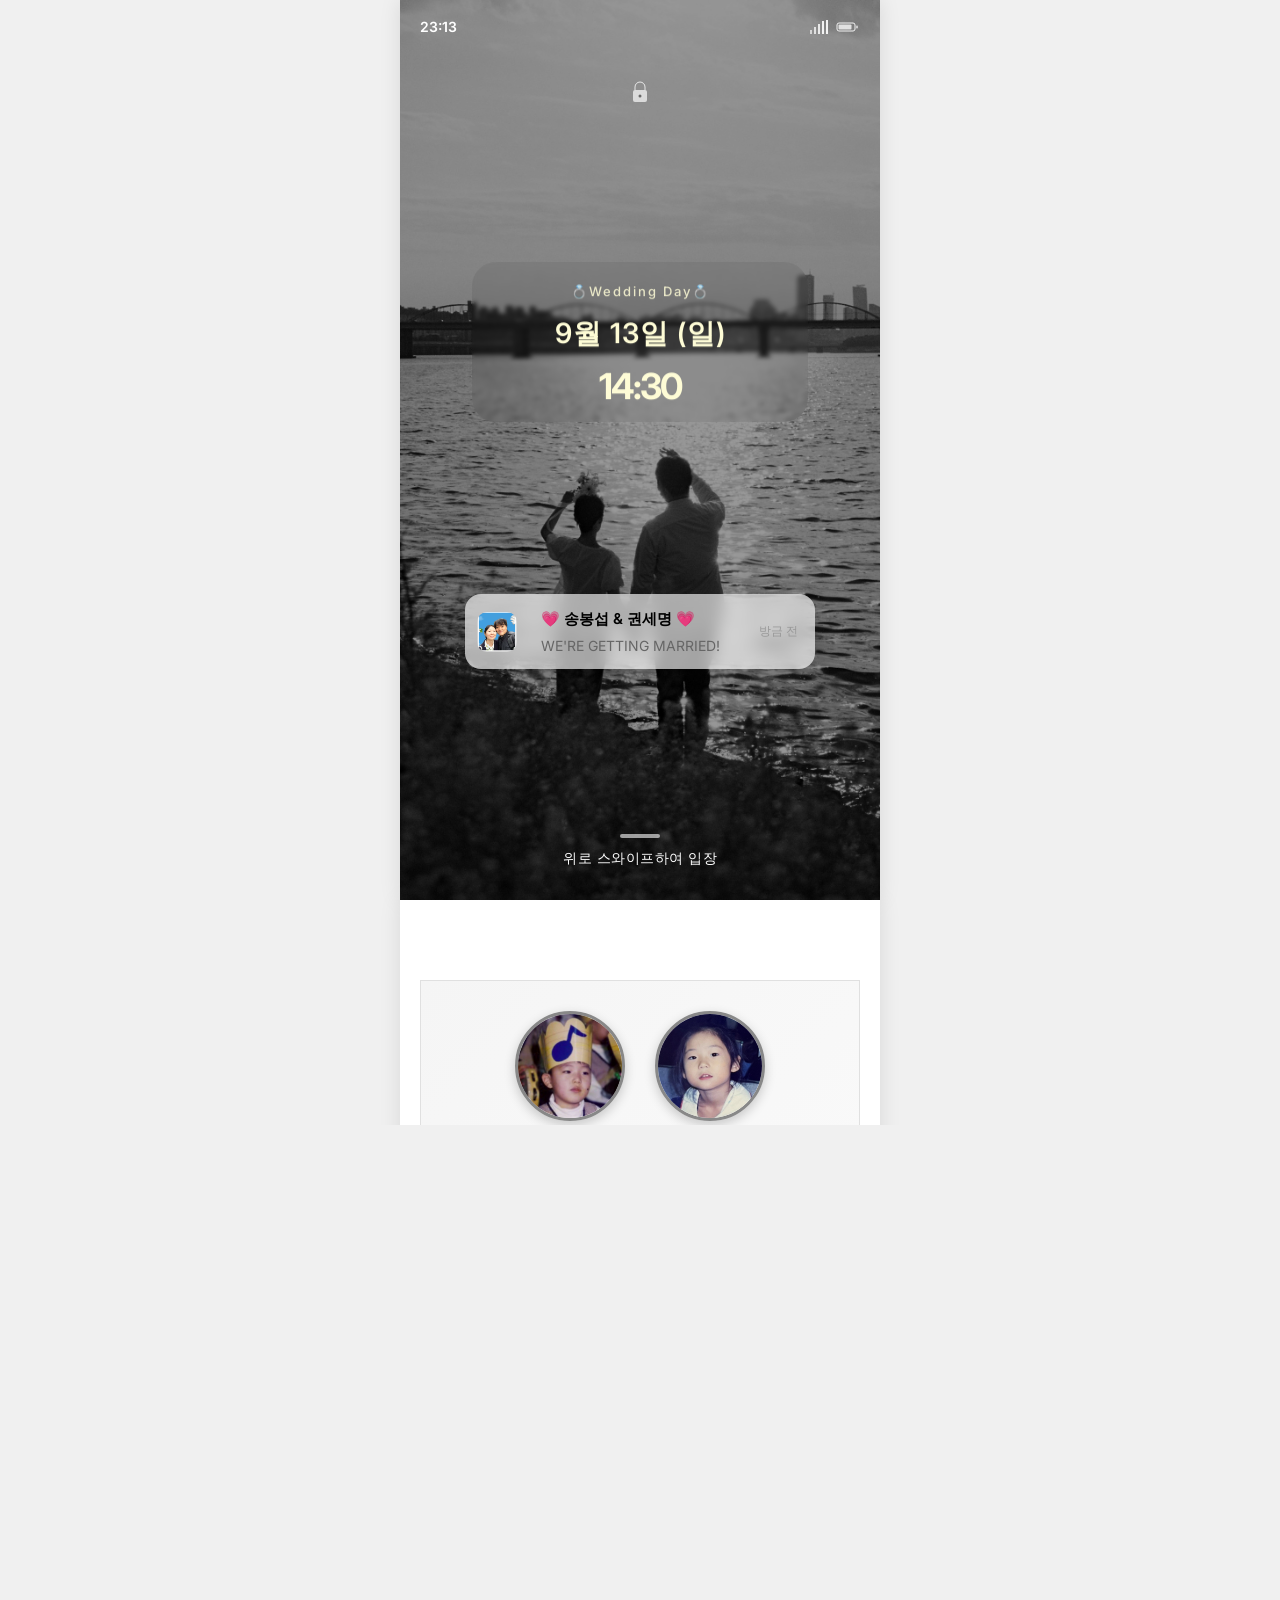
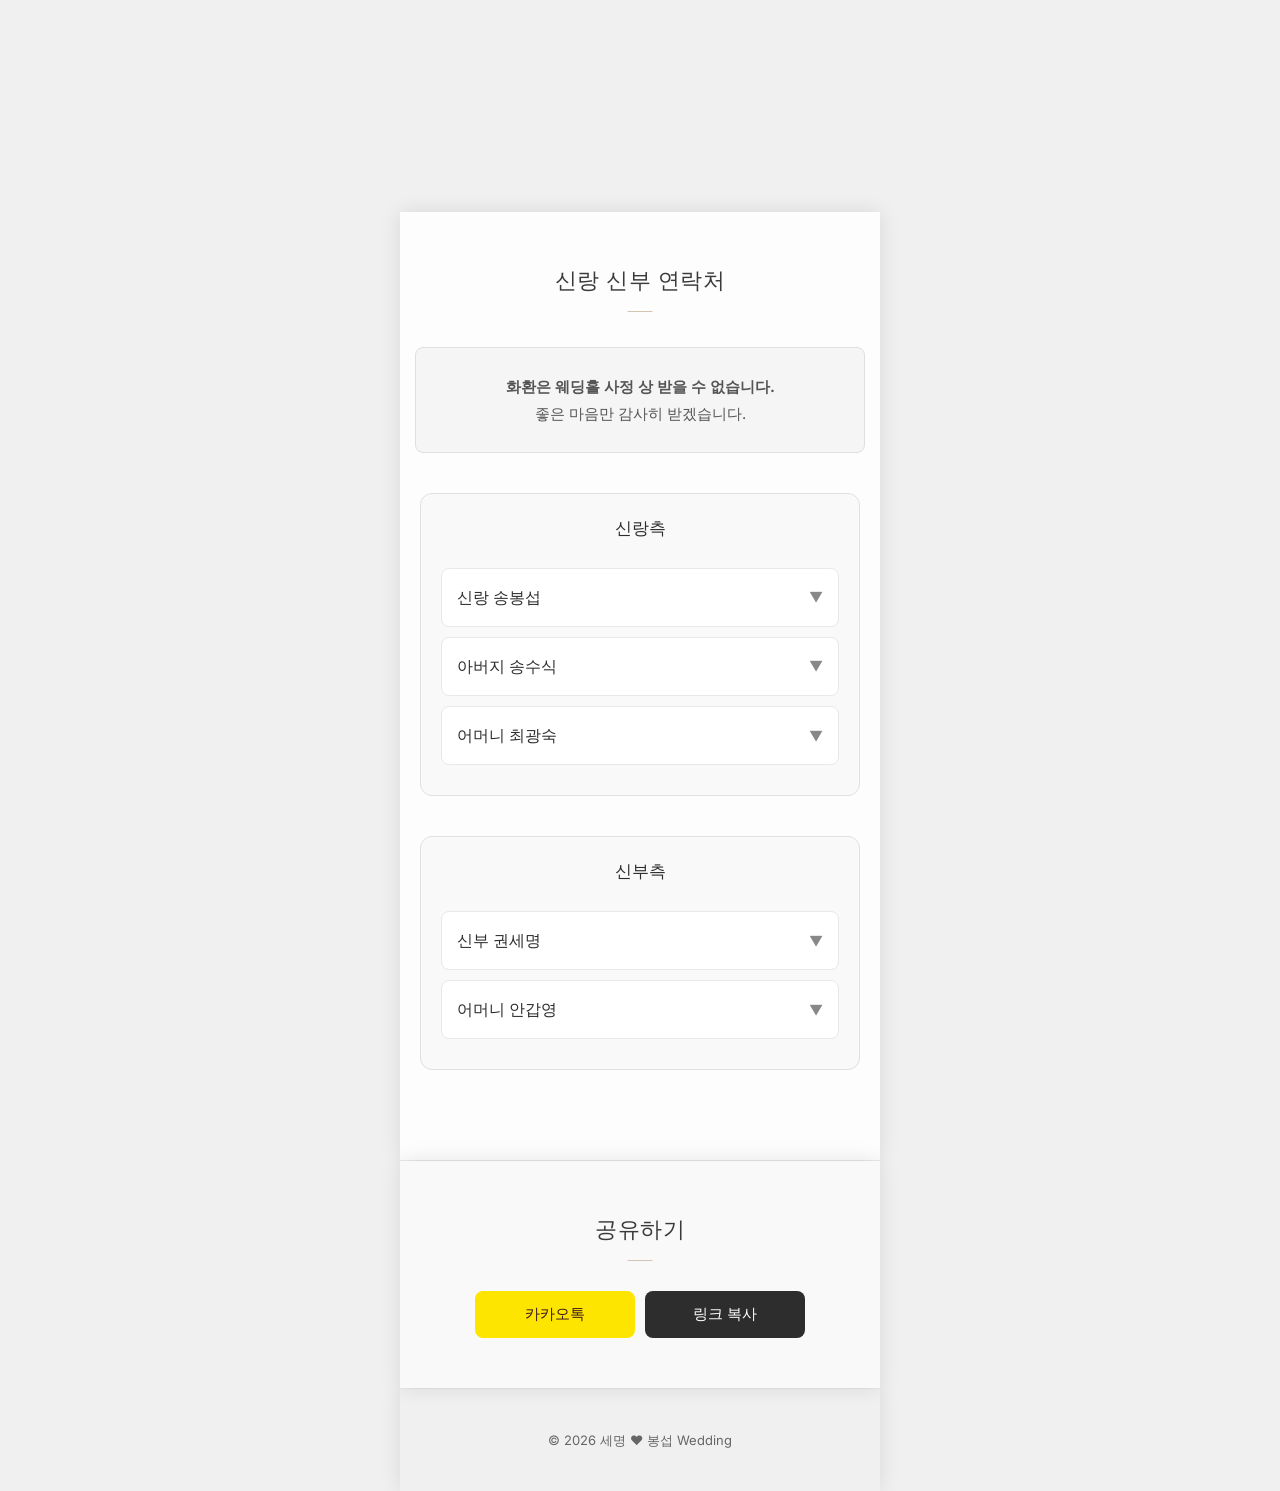
==== bride/index.html @ 4d484133 "20260707 카카오톡 공유 링크 문제 해결" ====
<!DOCTYPE html>
<html lang="ko">
<head>
    <meta charset="UTF-8">
    <meta name="viewport" content="width=device-width, initial-scale=1.0">
    <base href="../">
    <title>Happy Wedding Day!</title>
    <meta property="og:title" content="Song Bongsub & Kwon Semyung">
    <meta property="og:description" content="Sunday, September 13, 2026">
    <meta property="og:url" content="https://sb-wedding.github.io/bride/">
    <meta property="og:image" content="https://sb-wedding.github.io/images/thumbnail_renewal.jpg">
    <link rel="stylesheet" href="styles.css">
    <link rel="preconnect" href="https://fonts.googleapis.com">
    <link rel="preconnect" href="https://fonts.gstatic.com" crossorigin>
    <link href="https://fonts.googleapis.com/css2?family=Noto+Serif+KR:wght@300;400;500;700&family=Nanum+Myeongjo:wght@400;700&family=Inter:wght@200;300;400;500;600;700&display=swap" rel="stylesheet">
    <script src="https://developers.kakao.com/sdk/js/kakao.js"></script>
</head>
<body class="page-bride" data-site-url="https://sb-wedding.github.io/bride/">
    <!-- 메인 커버 (잠금화면 스타일) -->
    <section class="cover">
        <div class="cover-image">
            <img src="images/thumbnail_renewal.jpg" alt="웨딩 메인 사진"> 
            <!-- 위 사진이 메인 사진이 됩니다. -->
        </div>
        
        <!-- 상태바 -->
        <div class="status-bar">
            <span class="time-status"></span>
            <div class="status-icons">
                <svg class="signal-icon" width="18" height="14" viewBox="0 0 18 14" fill="none">
                    <rect x="0" y="10" width="2" height="4" fill="white" opacity="0.7"/>
                    <rect x="4" y="7" width="2" height="7" fill="white" opacity="0.8"/>
                    <rect x="8" y="4" width="2" height="10" fill="white" opacity="0.9"/>
                    <rect x="12" y="1" width="2" height="13" fill="white"/>
                    <rect x="16" y="0" width="2" height="14" fill="white"/>
                </svg>
                <svg class="battery-icon" width="24" height="14" viewBox="0 0 24 14" fill="none">
                    <rect x="1" y="3" width="18" height="8" rx="2" fill="none" stroke="white" stroke-width="1"/>
                    <rect x="2.5" y="4.5" width="13" height="5" rx="1" fill="white" opacity="0.85"/>
                    <rect x="20" y="5.5" width="2" height="3" rx="1" fill="white" opacity="0.7"/>
                </svg>
            </div>
        </div>
        
        <!-- 잠금 아이콘 -->
        <div class="lock-icon">
            <svg width="22" height="26" viewBox="0 0 22 26" fill="none">
                <path d="M6 10V7C6 4.23858 8.23858 2 11 2C13.7614 2 16 4.23858 16 7V10" stroke="white" stroke-width="1" stroke-linecap="round"/>
                <rect x="4" y="10" width="14" height="12" rx="2" fill="white" opacity="0.85"/>
                <circle cx="11" cy="16" r="1.5" fill="black" opacity="0.6"/>
            </svg>
        </div>
        
        <!-- 날짜와 시간 -->
        <div class="lockscreen-datetime">
            <div class="lockscreen-wedding-label">💍Wedding Day💍</div>
            <div class="lockscreen-date">9월 13일 (일)</div>
            <div class="lockscreen-time">14:30</div>
        </div>
        
        <!-- 알림 스타일 메시지 -->
        <div class="notification">
            <div class="notification-icon">
                <img src="images/icon_heart_2.png" alt="하트">
            </div>
            <div class="notification-content">
                <div class="notification-title">💗 송봉섭 & 권세명 💗</div>
                <div class="notification-text">WE'RE GETTING MARRIED!</div>
            </div>
            <div class="notification-time">방금 전</div>
        </div>
        
        <!-- Swipe up 안내 -->
        <div class="swipe-up">
            <div class="swipe-line"></div>
            <p>위로 스와이프하여 입장</p>
        </div>
    </section>

    <!-- 인사말 -->
    <section class="greeting" id="main-content">
        <div class="couple-intro">
            <div class="couple-photos">
                <div class="groom-photo">
                    <img src="images/groom.jpg" alt="신랑 사진">
                    <span class="photo-label">신랑</span>
                </div>
                <div class="bride-photo">
                    <img src="images/bride.jpg" alt="신부 사진">
                    <span class="photo-label">신부</span>
                </div>
            </div>
            <h1 class="couple-names">송봉섭 <span class="heart">♥</span> 권세명</h1>
            <p class="wedding-info">
                <span class="wedding-date-full">2026년 9월 13일 일요일 낮 2시 30분</span><br>
                <span class="wedding-venue">더세인트 웨딩</span>
            </p>
        </div>
        
        <h2 class="section-title">초대합니다</h2>
        <!-- <p class="greeting-text">
            함께 있는 시간이 좋아<br>
            평생을 약속하게 되었습니다.<br><br>

            이제 그 마음 그대로<br>
            오래도록 함께 걸어가려 합니다.<br><br>

            부디 오셔서 저희의 새로운 출발을<br>
            축복해 주시면 감사하겠습니다.
        </p> -->
        <p class="greeting-text">
            오랜 시간 서로를 소중히 아껴온 저희가<br><br>

            이제 하나의 팀이 되어 함께 새로운 시작을 하려 합니다.<br><br>

            새로운 시작을 따뜻한 마음으로 축복해 주세요.<br>
        </p>
        <div class="parents">
            <div class="parent-info">
                <p><strong>　송수식 · 최광숙</strong>의 장남 <strong>봉섭</strong></p>
            </div>
            <div class="parent-info">
                <p><strong>故권영관 · 안갑영</strong>의 차녀 <strong>세명</strong></p>
            </div>
        </div>
    </section>

    <!-- 영상 -->
    <!-- <section class="video-section">
        <div class="video-container">
            <iframe
                src="https://www.youtube.com/embed/JA3NQjTsPOA"
                title="YouTube video player"
                frameborder="0"
                allow="accelerometer; autoplay; clipboard-write; encrypted-media; gyroscope; picture-in-picture; web-share"
                allowfullscreen>
            </iframe>
        </div>
    </section> -->

    <!-- 갤러리 -->
    <section class="gallery">
        <h2 class="section-title">갤러리</h2>
        <div class="gallery-grid">
            <img src="images/1.jpg" alt="Gallery 1" onclick="openGalleryModal(0)">
            <img src="images/2.jpg" alt="Gallery 2" onclick="openGalleryModal(1)">
            <img src="images/3.jpg" alt="Gallery 3" onclick="openGalleryModal(2)">
            <img src="images/4.jpg" alt="Gallery 4" onclick="openGalleryModal(3)">
            <img src="images/5.jpg" alt="Gallery 5" onclick="openGalleryModal(4)">
            <img src="images/6.jpg" alt="Gallery 6" onclick="openGalleryModal(5)">
            <img src="images/7.jpg" alt="Gallery 7" onclick="openGalleryModal(6)">
            <img src="images/8.jpg" alt="Gallery 8" onclick="openGalleryModal(7)">
            <img src="images/9.jpg" alt="Gallery 9" onclick="openGalleryModal(8)">
            <img src="images/10.jpg" alt="Gallery 10" onclick="openGalleryModal(9)">
            <img src="images/11.jpg" alt="Gallery 11" onclick="openGalleryModal(10)">
            <img src="images/12.jpg" alt="Gallery 12" onclick="openGalleryModal(11)">
            <img src="images/13.jpg" alt="Gallery 13" onclick="openGalleryModal(12)">
            <img src="images/14.jpg" alt="Gallery 14" onclick="openGalleryModal(13)">
            <img src="images/15.jpg" alt="Gallery 15" onclick="openGalleryModal(14)">
            <img src="images/16.jpg" alt="Gallery 16" onclick="openGalleryModal(15)">
            <img src="images/17.jpg" alt="Gallery 17" onclick="openGalleryModal(16)">
            <img src="images/18.jpg" alt="Gallery 18" onclick="openGalleryModal(17)">
            <img src="images/19.jpg" alt="Gallery 19" onclick="openGalleryModal(18)">
            <img src="images/20.jpg" alt="Gallery 20" onclick="openGalleryModal(19)">
            <img src="images/21.jpg" alt="Gallery 21" onclick="openGalleryModal(20)">
        </div>
        
    </section>

    <!-- 캘린더 -->
    <section class="calendar-section">
        <h2 class="section-title">9월 13일 일요일 낮 2시 30분</h2>
        <div class="calendar">
            <div class="calendar-header">
                <span class="month">2026년 9월</span>
            </div>
            <div class="weekdays">
                <span>일</span><span>월</span><span>화</span><span>수</span><span>목</span><span>금</span><span>토</span>
            </div>
            <div class="dates">
                <span class="empty"></span><span class="empty"></span><span>1</span><span>2</span><span>3</span><span>4</span><span>5</span>
                <span>6</span><span>7</span><span>8</span><span>9</span><span>10</span><span>11</span><span>12</span>
                <span class="wedding-day">13</span><span>14</span><span>15</span><span>16</span><span>17</span><span>18</span><span>19</span>
                <span>20</span><span>21</span><span>22</span><span>23</span><span>24</span><span>25</span><span>26</span>
                <span>27</span><span>28</span><span>29</span><span>30</span><span class="empty"></span><span class="empty"></span><span class="empty"></span>
            </div>
        </div>
        <p class="d-day">결혼식까지 <span id="dday">D-100</span></p>
        <button class="calendar-add-btn" onclick="addToCalendar()">📅 캘린더에 추가</button>
    </section>

    <!-- 오시는 길 -->
    <section class="location">
        <h2 class="section-title">오시는 길</h2>
        <div class="venue-info">
            <h3>더세인트웨딩</h3>
            <p>서울특별시 구로구 경인로 662 디큐브시티 41층 파노라마홀<br>
            02-2211-2400</p>
        </div>
        
        <div class="map-container">
            <div id="map" style="width:100%;height:350px;"></div>
        </div>

        <div class="transport">
            <div class="transport-item">
                <h4>🚇 지하철</h4>
                <p>신도림역 지하철 1번 출구에서 약 155m<br>
                혹은, B1층 통로(Office 2)로 연결되어 있습니다.</p>
            </div>
            <div class="transport-item">
                <h4>🚗 자가용</h4>
                <p>디큐브시티 지하주차장 이용<br>
                (서울 구로구 경인로 662 디큐브시티)<br>
                2시간 무료 주차<br>
            </div>
            <div class="transport-item">
                <h4>🚌 대절 버스</h4>
                <p> 더세인트웨딩 ↔️ 대구경북과학기술원, <br>
                한국전자통신연구원 대경권연구본부 <br>
                왕복 운행</p>
            </div>
        </div>

        <div class="map-buttons">
            <button onclick="window.open('https://kko.to/tojTdvqNdt')">카카오맵</button>
            <button onclick="window.open('https://naver.me/xExWm05A')">네이버지도</button>
        </div>
    </section>

    <!-- 마음 전하기 -->
    <section class="account">
        <h2 class="section-title">신랑 신부 연락처</h2>
        <!-- <p class="account-intro">
            이 날을 알아주시는 것만으로도<br>
            진심으로 감사드립니다.<br>
            함께하지 못하시는 분들의 연락도<br>
            언제나 반갑게 받겠습니다.
        </p> -->
        
        <p class="flower-notice">
            <strong>화환은 웨딩홀 사정 상 받을 수 없습니다.</strong><br>
            좋은 마음만 감사히 받겠습니다.
        </p>
        
        <div class="account-box">
            <h3>신랑측</h3>
            <div class="account-item" onclick="toggleAccount(this)">
                <p class="name">신랑 송봉섭</p>
                <span class="arrow">▼</span>
            </div>
            <div class="account-details">
                <button onclick="callPerson('010-4553-3504')">전화하기</button>
                <button onclick="sendSMS('010-4553-3504')">문자보내기</button>
            </div>

            <!-- 하단 계좌번호 및 연락처 수정하기 -->
            <div class="account-item" onclick="toggleAccount(this)">
                <p class="name">아버지 송수식</p>
                <span class="arrow">▼</span>
            </div>
            <div class="account-details">
                <button onclick="callPerson('010-7388-8381')">전화하기</button>
                <button onclick="sendSMS('010-7388-8381')">문자보내기</button>
            </div>
            
            <div class="account-item" onclick="toggleAccount(this)">
                <p class="name">어머니 최광숙</p>
                <span class="arrow">▼</span>
            </div>
            <div class="account-details">
                <button onclick="callPerson('010-5540-8381')">전화하기</button>
                <button onclick="sendSMS('010-5540-8381')">문자보내기</button>
            </div>
        </div>

        <div class="account-box">
            <h3>신부측</h3>
            <div class="account-item" onclick="toggleAccount(this)">
                <p class="name">신부 권세명</p>
                <span class="arrow">▼</span>
            </div>
            <div class="account-details">
                <button onclick="callPerson('010-6800-4952')">전화하기</button>
                <button onclick="sendSMS('010-6800-4952')">문자보내기</button>
            </div>

            <div class="account-item" onclick="toggleAccount(this)">
                <p class="name">어머니 안갑영</p>
                <span class="arrow">▼</span>
            </div>
            <div class="account-details">
                <button onclick="callPerson('010-6626-2959')">전화하기</button>
                <button onclick="sendSMS('010-6626-2959')">문자보내기</button>
            </div>
            <!-- 여기까지 연락처 -->
        </div>
    </section>

    <!-- 방명록 제거하고 순서 변경 -->

    <!-- 하단 공유 버튼 -->
    <section class="share">
        <h2 class="section-title">공유하기</h2>
        <div class="share-buttons">
            <button onclick="shareKakao()" class="kakao">카카오톡</button>
            <button onclick="copyLink()" class="link">링크 복사</button>
        </div>
    </section>

    <!-- 푸터 -->
    <footer>
        <p>© 2026 세명 ❤️ 봉섭 Wedding</p>
    </footer>

    <!-- 갤러리 모달 -->
    <div id="galleryModal" class="gallery-modal">
        <div class="modal-content">
            <span class="close-modal" onclick="closeGalleryModal()">&times;</span>
            <img id="modalImage" src="" alt="">
            <button class="nav-btn prev-btn" onclick="prevImage()">&#8249;</button>
            <button class="nav-btn next-btn" onclick="nextImage()">&#8250;</button>
            <div class="modal-counter">
                <span id="currentIndex">1</span> / <span id="totalImages">22</span>
            </div>
        </div>
    </div>

    <!-- 카카오맵 API -->
    <script type="text/javascript" src="https://dapi.kakao.com/v2/maps/sdk.js?appkey=a502e286442858e1d2642dd6e3dfb632&libraries=services"></script>
    
    <script src="script.js?v=20260707-share"></script>
    <script>
        // 현재 시간 표시
        document.addEventListener('DOMContentLoaded', function() {
            function updateStatusTime() {
                const now = new Date();
                const hours = String(now.getHours()).padStart(2, '0');
                const minutes = String(now.getMinutes()).padStart(2, '0');
                const timeStatus = document.querySelector('.time-status');
                if (timeStatus) {
                    timeStatus.textContent = `${hours}:${minutes}`;
                }
            }
            
            updateStatusTime();
            setInterval(updateStatusTime, 1000);
            
            // 갤러리 모달 초기화
            initializeGallery();
            
            // 카카오맵 초기화
            if (window.kakao && kakao.maps) {
                // 지도를 표시할 div
                var mapContainer = document.getElementById('map');
                
                // 주소-좌표 변환 객체를 생성합니다
                var geocoder = new kakao.maps.services.Geocoder();
                
                // 주소로 좌표를 검색합니다
                geocoder.addressSearch('서울특별시 구로구 신도림동 692', function(result, status) {
                    
                    // 정상적으로 검색이 완료됐으면 
                     if (status === kakao.maps.services.Status.OK) {
                    
                        var coords = new kakao.maps.LatLng(result[0].y, result[0].x);
                        
                        var mapOption = {
                            center: coords,
                            level: 4
                        };
                        
                        var map = new kakao.maps.Map(mapContainer, mapOption);
                        
                        // 결과값으로 받은 위치를 마커로 표시합니다
                        var marker = new kakao.maps.Marker({
                            map: map,
                            position: coords
                        });
                
                        // 인포윈도우 내용
                        var iwContent = '<div style="padding:8px 10px; width:180px; text-align:center;">' +
                                        '<strong style="font-size:14px;">더세인트웨딩</strong><br>' +
                                        '<span style="font-size:12px; color:#666;">서울 구로구 경인로 신도림동 <br> 디큐브시티 41층 파노라마홀</span>' +
                                        '</div>';
                        
                        // 인포윈도우 생성
                        var infowindow = new kakao.maps.InfoWindow({
                            content: iwContent
                        });
                        
                        // 마커에 클릭이벤트 등록
                        kakao.maps.event.addListener(marker, 'click', function() {
                            infowindow.open(map, marker);
                        });
                        
                        // 초기에 인포윈도우 표시
                        infowindow.open(map, marker);
                        
                        // 지도 컨트롤 추가
                        var zoomControl = new kakao.maps.ZoomControl();
                        map.addControl(zoomControl, kakao.maps.ControlPosition.RIGHT);
                    } else {
                        // 주소 검색에 실패한 경우 기본 좌표 사용
                        var defaultCoords = new kakao.maps.LatLng(37.4870, 127.1010);
                        var mapOption = {
                            center: defaultCoords,
                            level: 3
                        };
                        var map = new kakao.maps.Map(mapContainer, mapOption);
                        var marker = new kakao.maps.Marker({
                            map: map,
                            position: defaultCoords
                        });
                    }
                });
            }
        });

        // 갤러리 관련 함수들
        let currentImageIndex = 0;
        const galleryImages = [
            'images/1.jpg',
            'images/2.jpg',
            'images/3.jpg',
            'images/4.jpg',
            'images/5.jpg',
            'images/6.jpg',
            'images/7.jpg',
            'images/8.jpg',
            'images/9.jpg',
            'images/10.jpg',
            'images/11.jpg',
            'images/12.jpg',
            'images/13.jpg',
            'images/14.jpg',
            'images/15.jpg',
            'images/16.jpg',
            'images/17.jpg',
            'images/18.jpg',
            'images/19.jpg',
            'images/20.jpg',
            'images/21.jpg',
        ];

        function initializeGallery() {
            const modal = document.getElementById('galleryModal');
            const modalImage = document.getElementById('modalImage');
            
            // 모달 외부 클릭시 닫기
            modal.addEventListener('click', function(e) {
                if (e.target === modal) {
                    closeGalleryModal();
                }
            });
            
            // 키보드 이벤트
            document.addEventListener('keydown', function(e) {
                if (modal.style.display === 'block') {
                    if (e.key === 'Escape') closeGalleryModal();
                    if (e.key === 'ArrowLeft') prevImage();
                    if (e.key === 'ArrowRight') nextImage();
                }
            });
            
            // 터치 이벤트 (스와이프)
            let startX = 0;
            let startY = 0;
            
            modalImage.addEventListener('touchstart', function(e) {
                startX = e.touches[0].clientX;
                startY = e.touches[0].clientY;
            });
            
            modalImage.addEventListener('touchend', function(e) {
                if (!startX || !startY) return;
                
                let endX = e.changedTouches[0].clientX;
                let endY = e.changedTouches[0].clientY;
                
                let diffX = startX - endX;
                let diffY = startY - endY;
                
                // 수평 스와이프가 수직 스와이프보다 클 때만 처리
                if (Math.abs(diffX) > Math.abs(diffY) && Math.abs(diffX) > 50) {
                    if (diffX > 0) {
                        nextImage(); // 왼쪽으로 스와이프 = 다음 이미지
                    } else {
                        prevImage(); // 오른쪽으로 스와이프 = 이전 이미지
                    }
                }
                
                startX = 0;
                startY = 0;
            });
        }
        
        function openGalleryModal(index) {
            currentImageIndex = index;
            const modal = document.getElementById('galleryModal');
            const modalImage = document.getElementById('modalImage');
            
            modalImage.src = galleryImages[index];
            modal.style.display = 'block';
            document.body.style.overflow = 'hidden'; // 스크롤 방지
            updateModalCounter();
            
            // 다음 2장과 이전 2장 미리 로딩
            preloadImages(index);
        }
        
        function preloadImages(currentIndex) {
            // 미리 로딩할 이미지 인덱스 계산
            const preloadIndices = [];
            
            // 다음 2장
            for (let i = 1; i <= 2; i++) {
                const nextIndex = (currentIndex + i) % galleryImages.length;
                preloadIndices.push(nextIndex);
            }
            
            // 이전 2장
            for (let i = 1; i <= 2; i++) {
                const prevIndex = (currentIndex - i + galleryImages.length) % galleryImages.length;
                preloadIndices.push(prevIndex);
            }
            
            // 이미지 미리 로딩
            preloadIndices.forEach(index => {
                if (index !== currentIndex) {
                    const img = new Image();
                    img.src = galleryImages[index];
                }
            });
        }
        
        function closeGalleryModal() {
            const modal = document.getElementById('galleryModal');
            modal.style.display = 'none';
            document.body.style.overflow = 'auto'; // 스크롤 복원
        }
        
        function nextImage() {
            currentImageIndex = (currentImageIndex + 1) % galleryImages.length;
            document.getElementById('modalImage').src = galleryImages[currentImageIndex];
            updateModalCounter();
            preloadImages(currentImageIndex);
        }
        
        function prevImage() {
            currentImageIndex = (currentImageIndex - 1 + galleryImages.length) % galleryImages.length;
            document.getElementById('modalImage').src = galleryImages[currentImageIndex];
            updateModalCounter();
            preloadImages(currentImageIndex);
        }
        
        function updateModalCounter() {
            document.getElementById('currentIndex').textContent = currentImageIndex + 1;
            document.getElementById('totalImages').textContent = galleryImages.length;
        }
    </script>
</body>
</html>
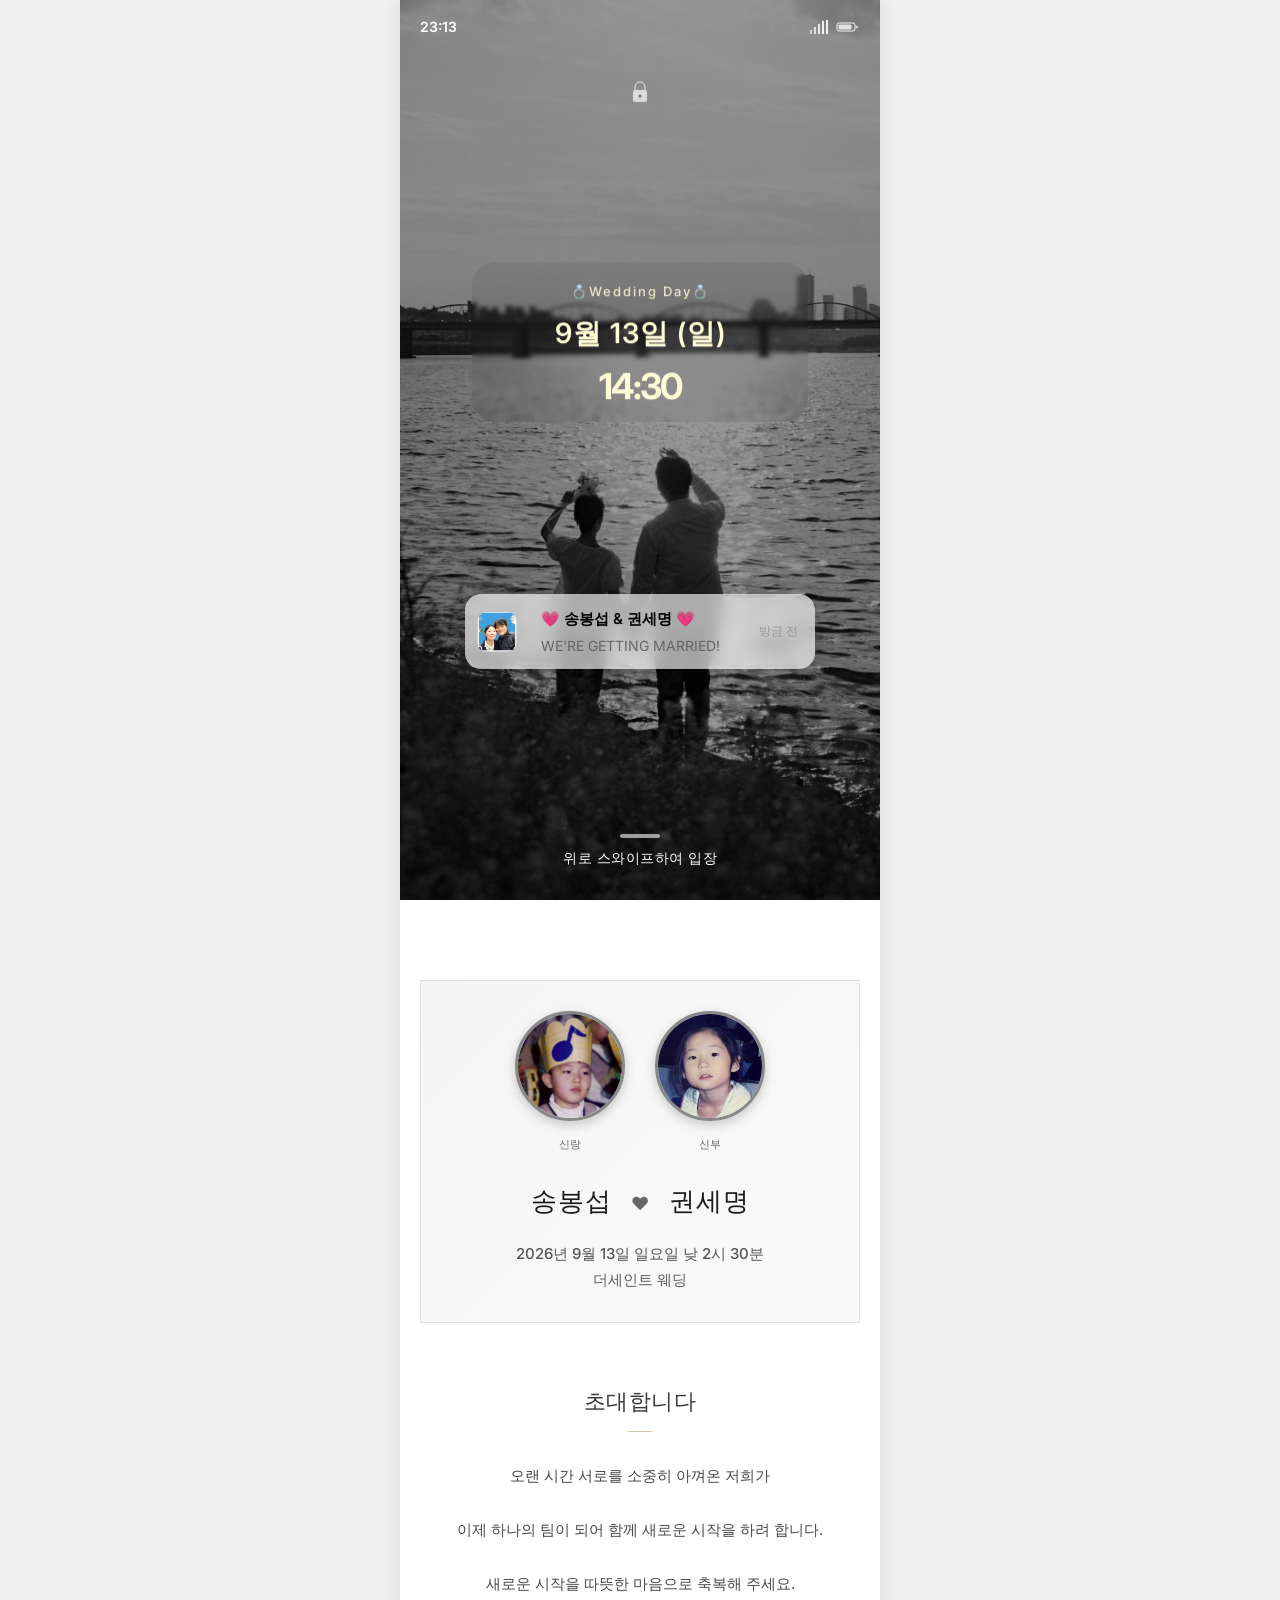
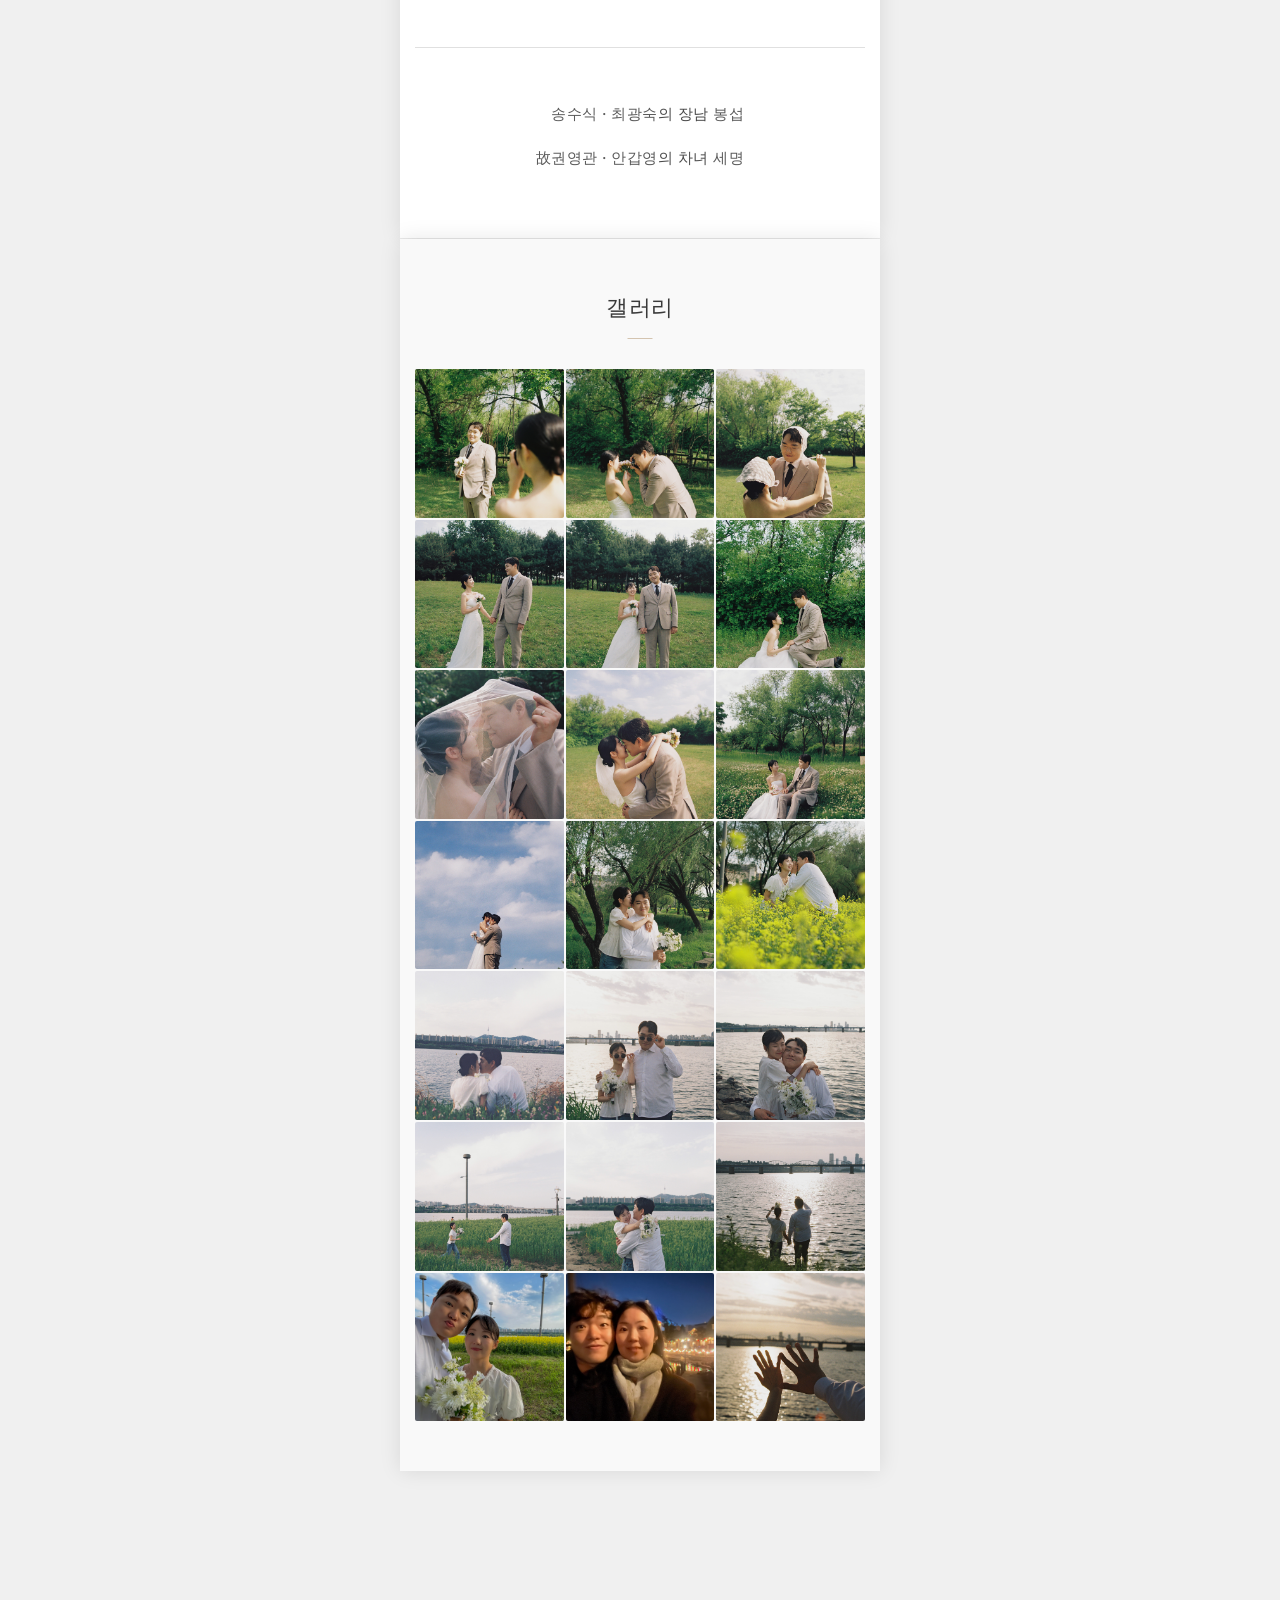
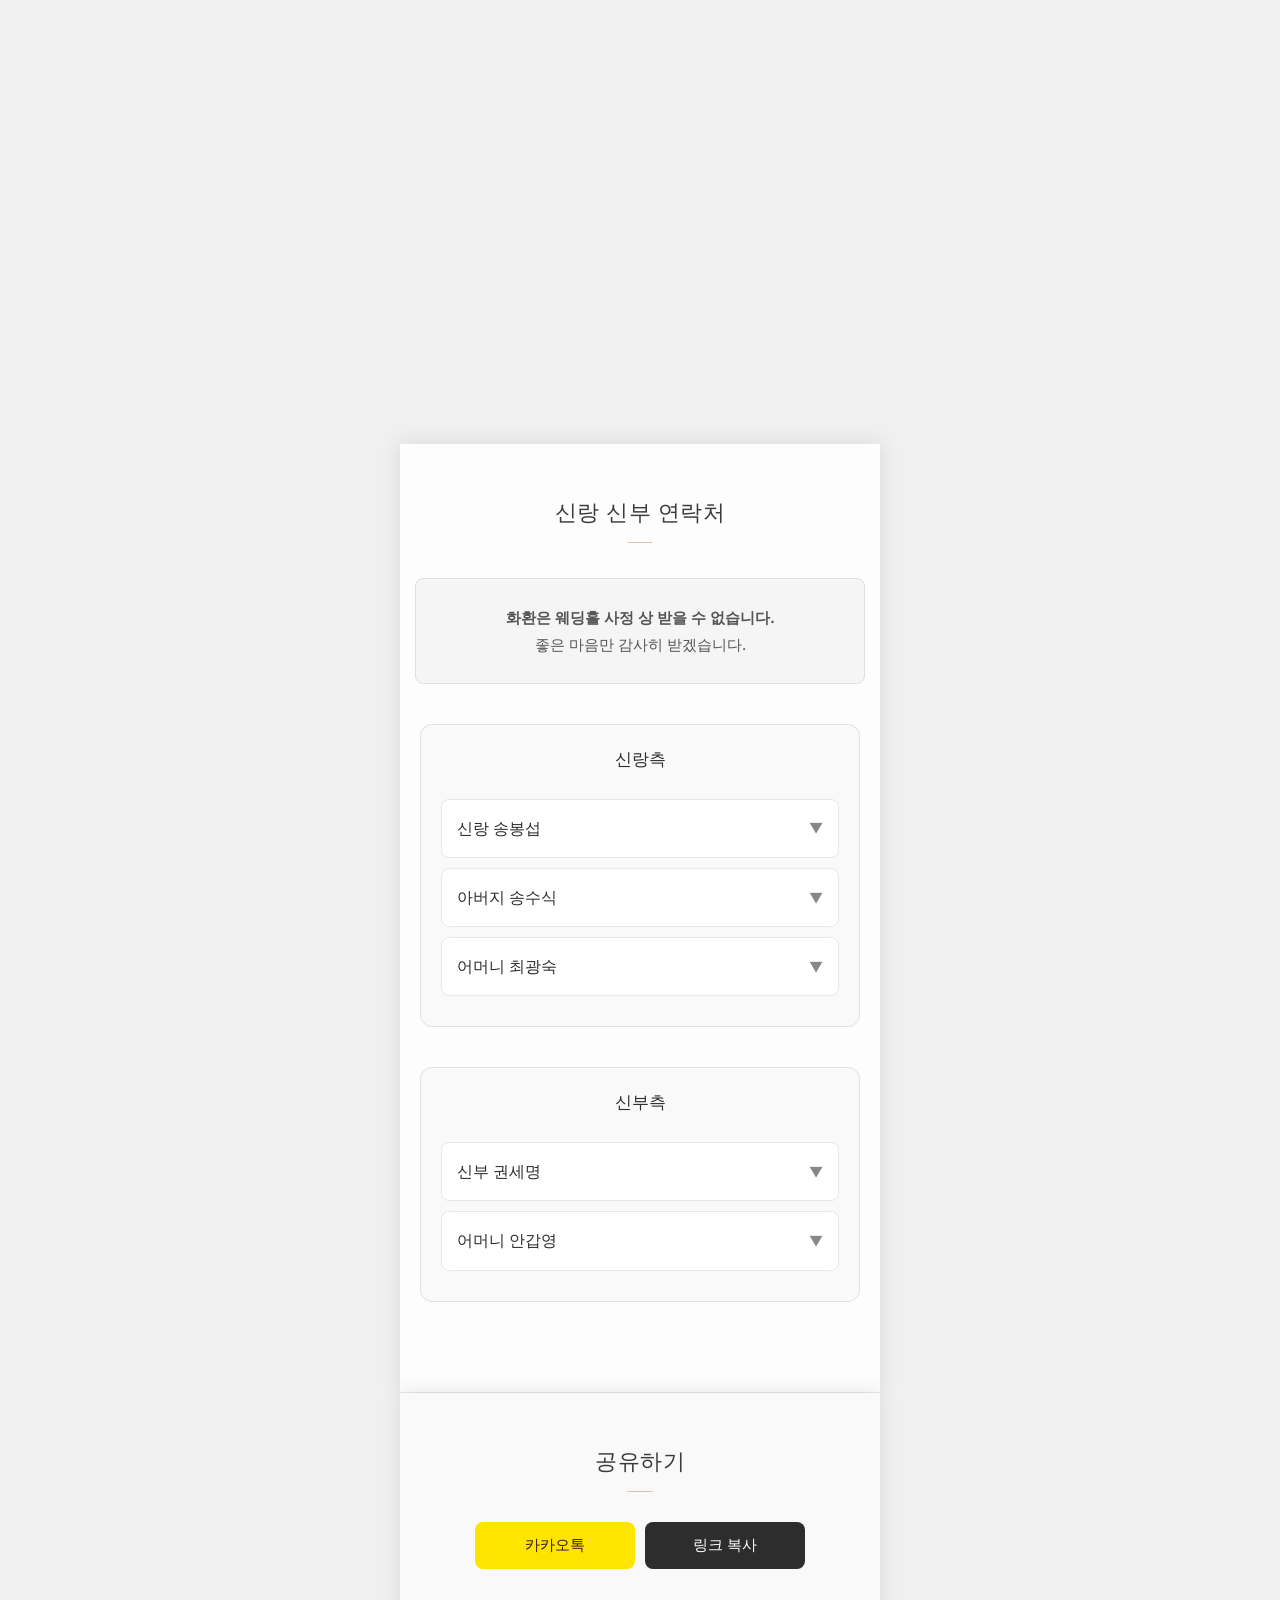
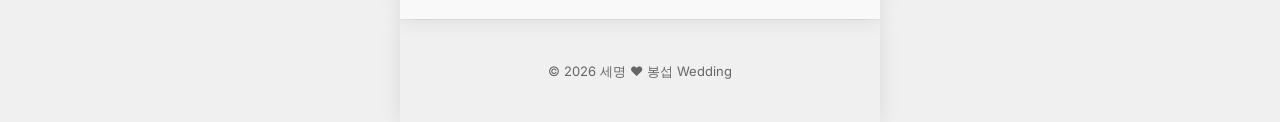
==== commit 099798f4: "20260711 Codex 버스 대절 안내 메시지" ====
--- a/bride/index.html
+++ b/bride/index.html
@@ -9,7 +9,7 @@
     <meta property="og:description" content="Sunday, September 13, 2026">
     <meta property="og:url" content="https://sb-wedding.github.io/bride/">
     <meta property="og:image" content="https://sb-wedding.github.io/images/thumbnail_renewal.jpg">
-    <link rel="stylesheet" href="styles.css">
+    <link rel="stylesheet" href="styles.css?v=20260711-bus">
     <link rel="preconnect" href="https://fonts.googleapis.com">
     <link rel="preconnect" href="https://fonts.gstatic.com" crossorigin>
     <link href="https://fonts.googleapis.com/css2?family=Noto+Serif+KR:wght@300;400;500;700&family=Nanum+Myeongjo:wght@400;700&family=Inter:wght@200;300;400;500;600;700&display=swap" rel="stylesheet">
@@ -212,13 +212,30 @@
                 <h4>🚗 자가용</h4>
                 <p>디큐브시티 지하주차장 이용<br>
                 (서울 구로구 경인로 662 디큐브시티)<br>
-                2시간 무료 주차<br>
-            </div>
-            <div class="transport-item">
+                2시간 무료 주차</p>
+            </div>
+            <div class="transport-item bus-charter">
                 <h4>🚌 대절 버스</h4>
-                <p> 더세인트웨딩 ↔️ 대구경북과학기술원, <br>
-                한국전자통신연구원 대경권연구본부 <br>
-                왕복 운행</p>
+                <p class="bus-summary">예식 당일 대구에서 식장까지 왕복 운행합니다.</p>
+                <ol class="bus-route" aria-label="대절 버스 운행 순서">
+                    <li>
+                        <span class="bus-time">오전 9:30</span>
+                        <span class="bus-place">DGIST 출발</span>
+                    </li>
+                    <li>
+                        <span class="bus-time">오전 9:45</span>
+                        <span class="bus-place">ETRI 대경권연구본부 경유</span>
+                    </li>
+                    <li>
+                        <span class="bus-time">예식 후</span>
+                        <span class="bus-place">식장에서 출발지 방향으로 복귀</span>
+                    </li>
+                </ol>
+                <div class="bus-contact">
+                    <span class="bus-contact-label">기사님 연락처</span>
+                    <a href="tel:01064784982">박종영 010-6478-4982</a>
+                    <span>다인고속관광</span>
+                </div>
             </div>
         </div>
 
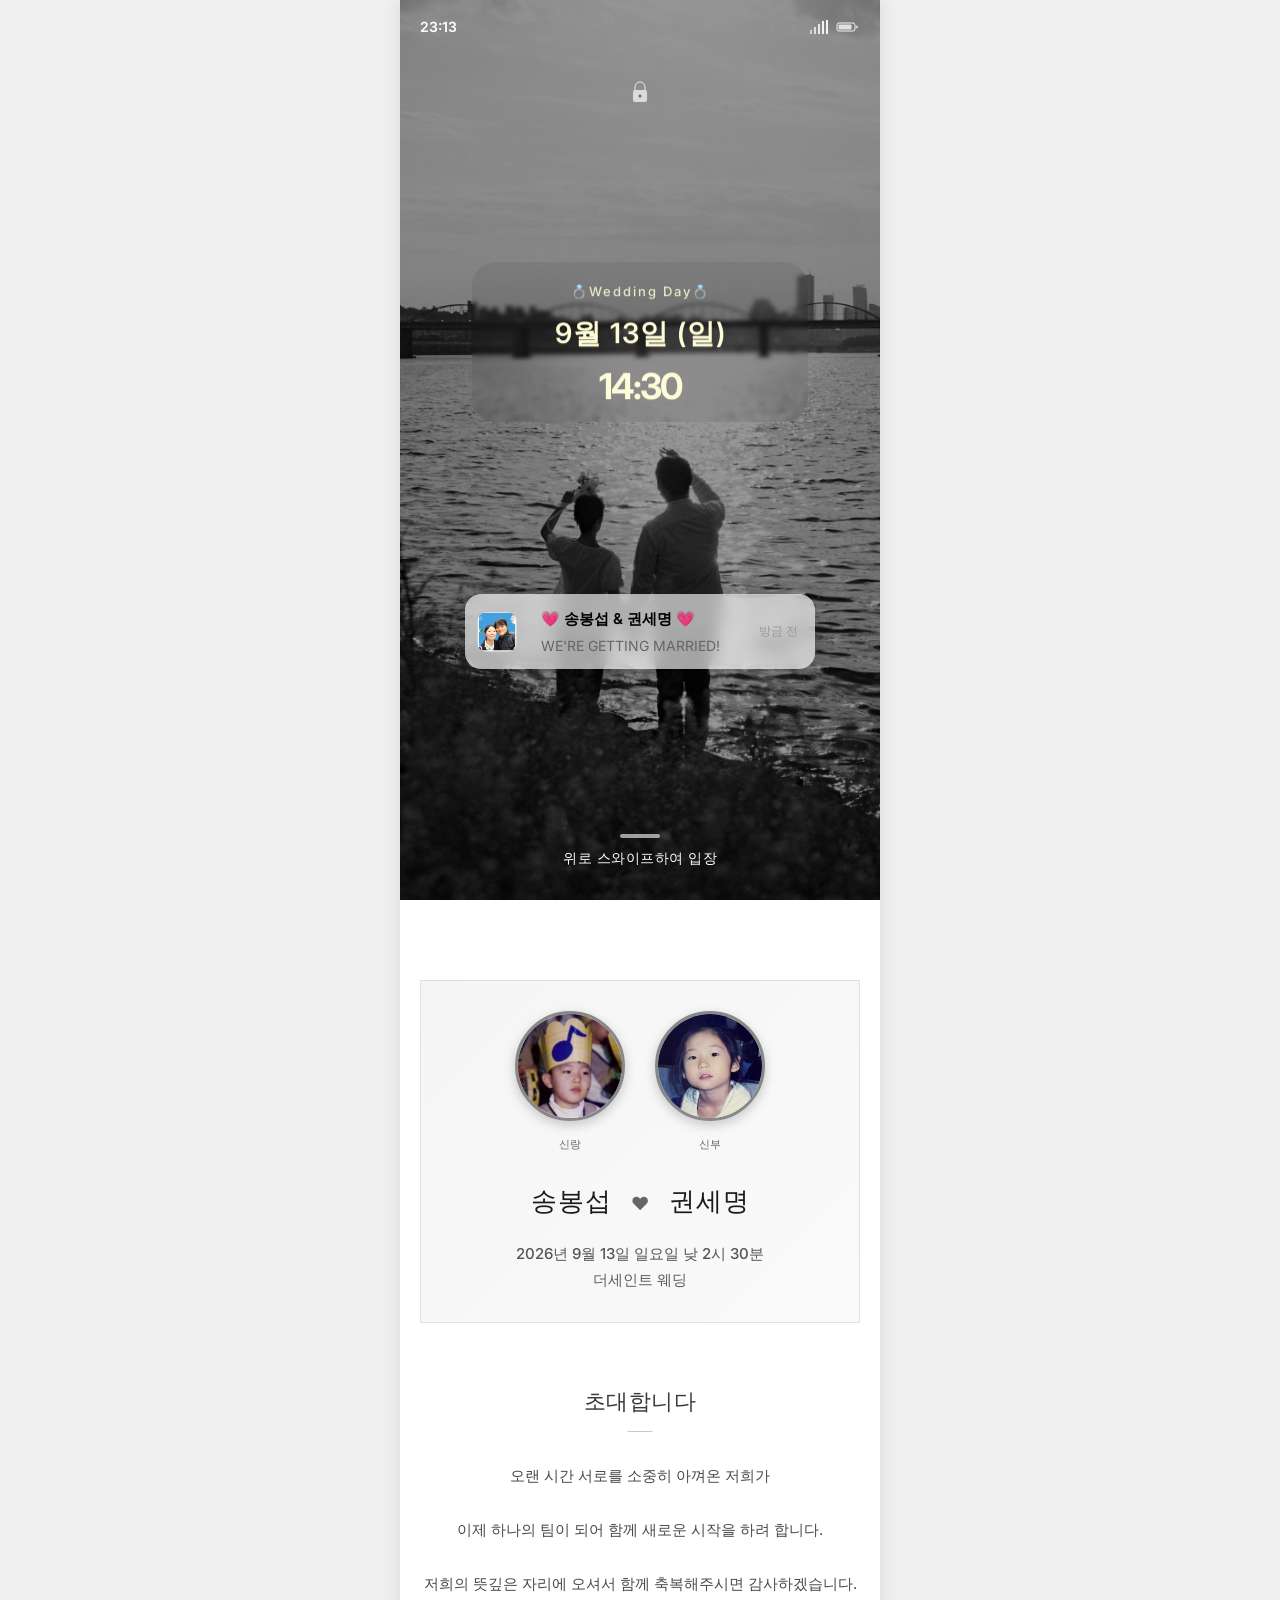
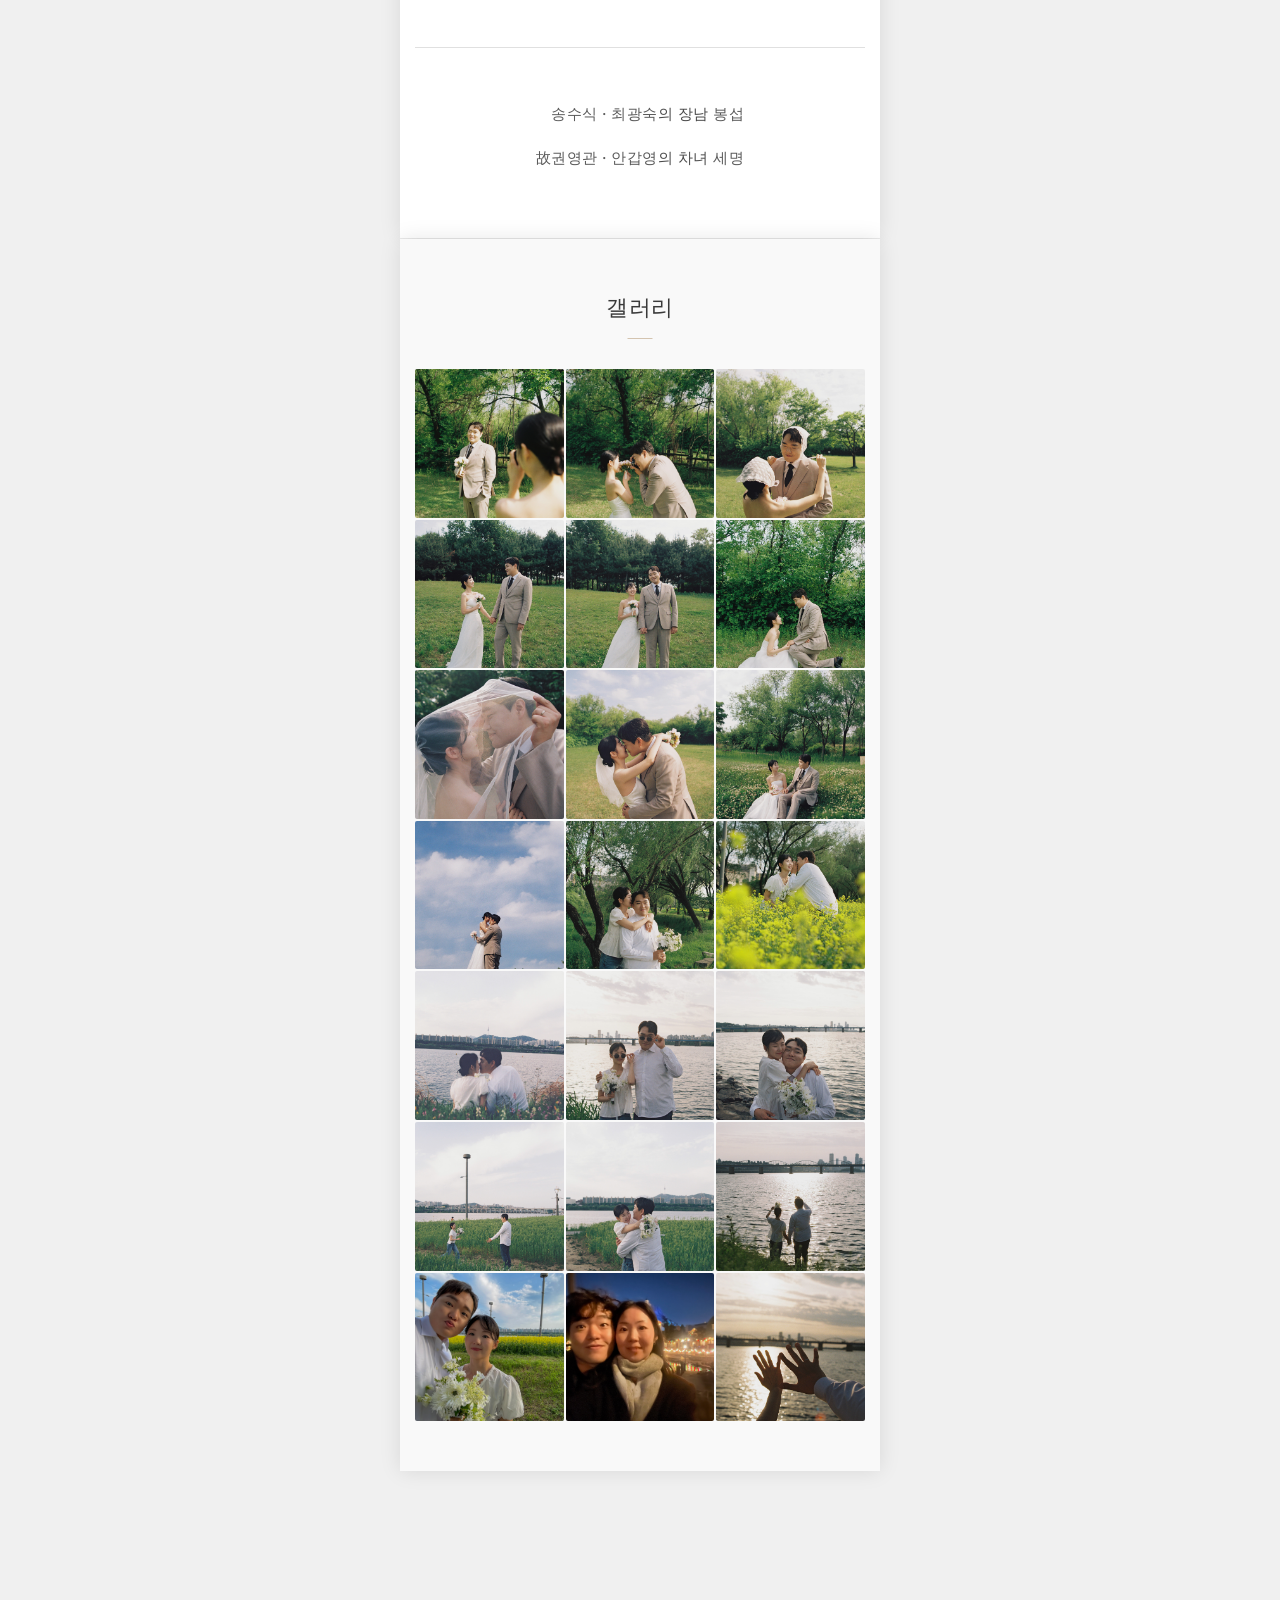
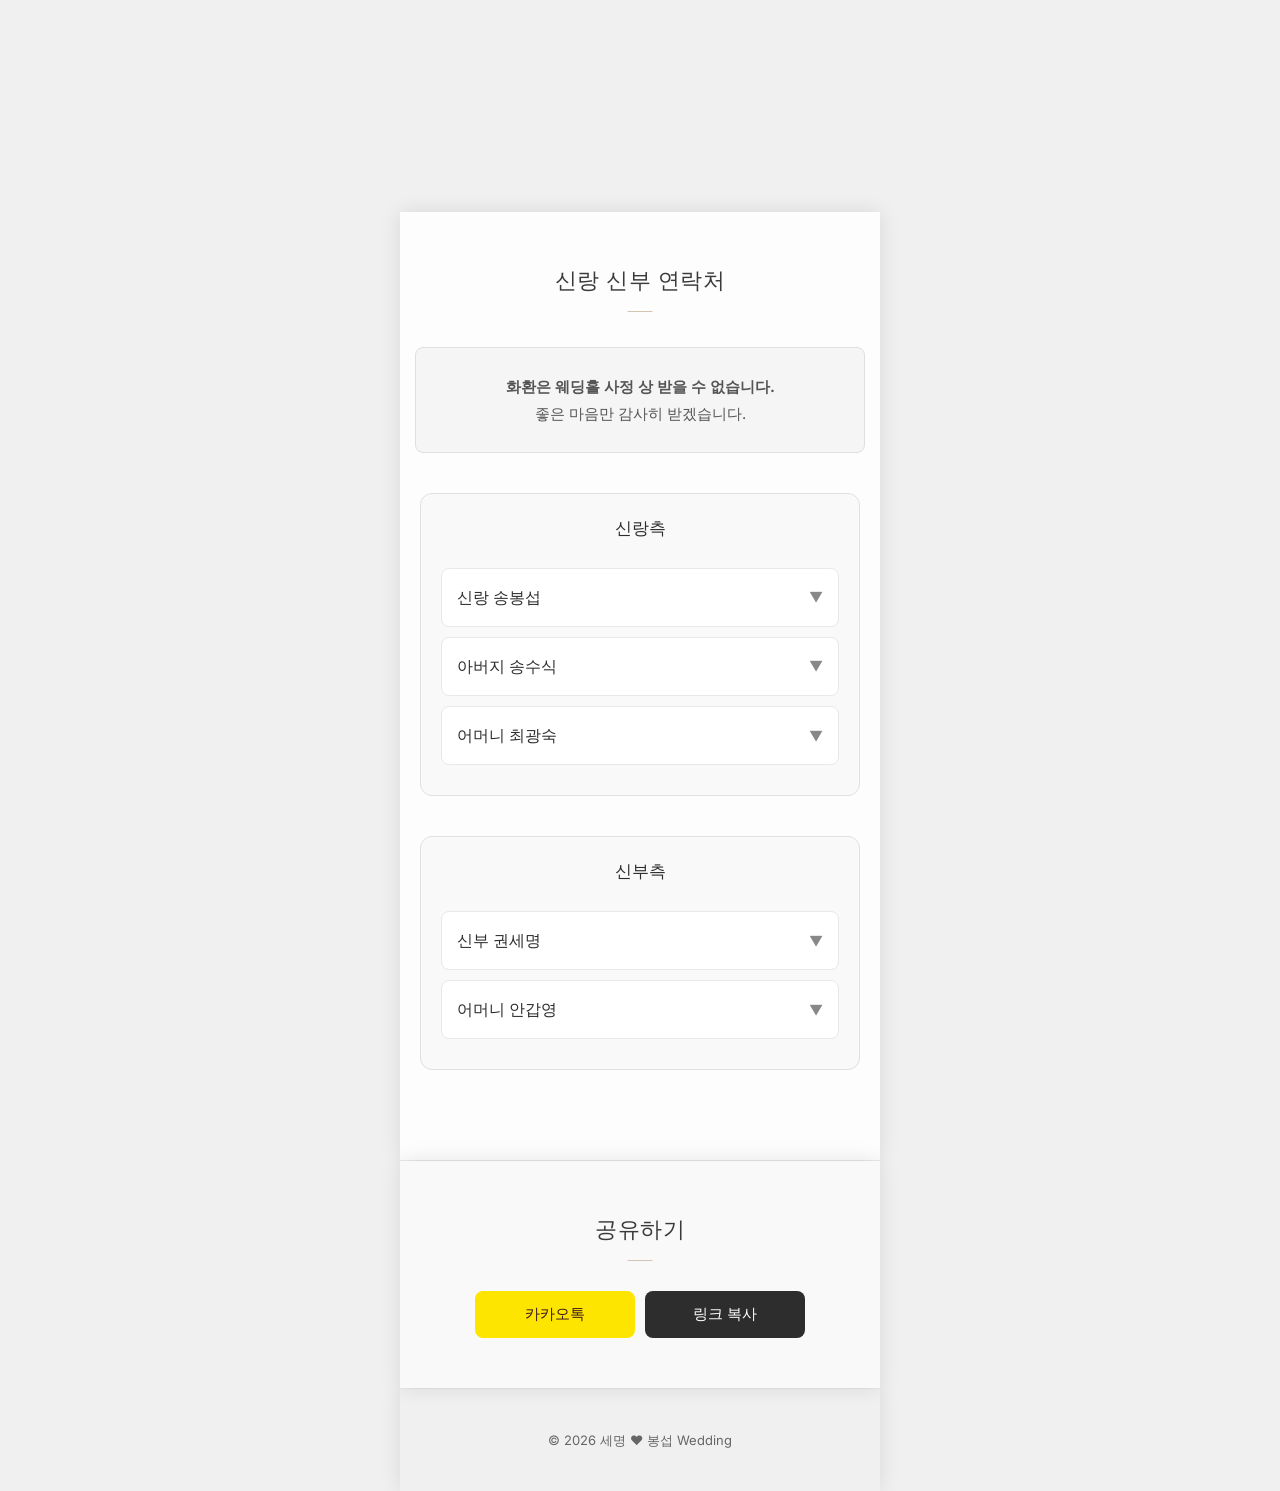
==== commit 28515903: "20260716 문구 수정 어머님 코멘트" ====
--- a/bride/index.html
+++ b/bride/index.html
@@ -9,7 +9,7 @@
     <meta property="og:description" content="Sunday, September 13, 2026">
     <meta property="og:url" content="https://sb-wedding.github.io/bride/">
     <meta property="og:image" content="https://sb-wedding.github.io/images/thumbnail_renewal.jpg">
-    <link rel="stylesheet" href="styles.css?v=20260711-bus">
+    <link rel="stylesheet" href="styles.css">
     <link rel="preconnect" href="https://fonts.googleapis.com">
     <link rel="preconnect" href="https://fonts.gstatic.com" crossorigin>
     <link href="https://fonts.googleapis.com/css2?family=Noto+Serif+KR:wght@300;400;500;700&family=Nanum+Myeongjo:wght@400;700&family=Inter:wght@200;300;400;500;600;700&display=swap" rel="stylesheet">
@@ -113,7 +113,8 @@
 
             이제 하나의 팀이 되어 함께 새로운 시작을 하려 합니다.<br><br>
 
-            새로운 시작을 따뜻한 마음으로 축복해 주세요.<br>
+            <!-- 새로운 시작을 따뜻한 마음으로 축복해 주세요.<br> -->
+            저희의 뜻깊은 자리에 오셔서 함께 축복해주시면 감사하겠습니다. <br>
         </p>
         <div class="parents">
             <div class="parent-info">
@@ -212,30 +213,13 @@
                 <h4>🚗 자가용</h4>
                 <p>디큐브시티 지하주차장 이용<br>
                 (서울 구로구 경인로 662 디큐브시티)<br>
-                2시간 무료 주차</p>
-            </div>
-            <div class="transport-item bus-charter">
+                2시간 무료 주차<br>
+            </div>
+            <div class="transport-item">
                 <h4>🚌 대절 버스</h4>
-                <p class="bus-summary">예식 당일 대구에서 식장까지 왕복 운행합니다.</p>
-                <ol class="bus-route" aria-label="대절 버스 운행 순서">
-                    <li>
-                        <span class="bus-time">오전 9:30</span>
-                        <span class="bus-place">DGIST 출발</span>
-                    </li>
-                    <li>
-                        <span class="bus-time">오전 9:45</span>
-                        <span class="bus-place">ETRI 대경권연구본부 경유</span>
-                    </li>
-                    <li>
-                        <span class="bus-time">예식 후</span>
-                        <span class="bus-place">식장에서 출발지 방향으로 복귀</span>
-                    </li>
-                </ol>
-                <div class="bus-contact">
-                    <span class="bus-contact-label">기사님 연락처</span>
-                    <a href="tel:01064784982">박종영 010-6478-4982</a>
-                    <span>다인고속관광</span>
-                </div>
+                <p> 더세인트웨딩 ↔️ 대구경북과학기술원, <br>
+                한국전자통신연구원 대경권연구본부 <br>
+                왕복 운행</p>
             </div>
         </div>
 
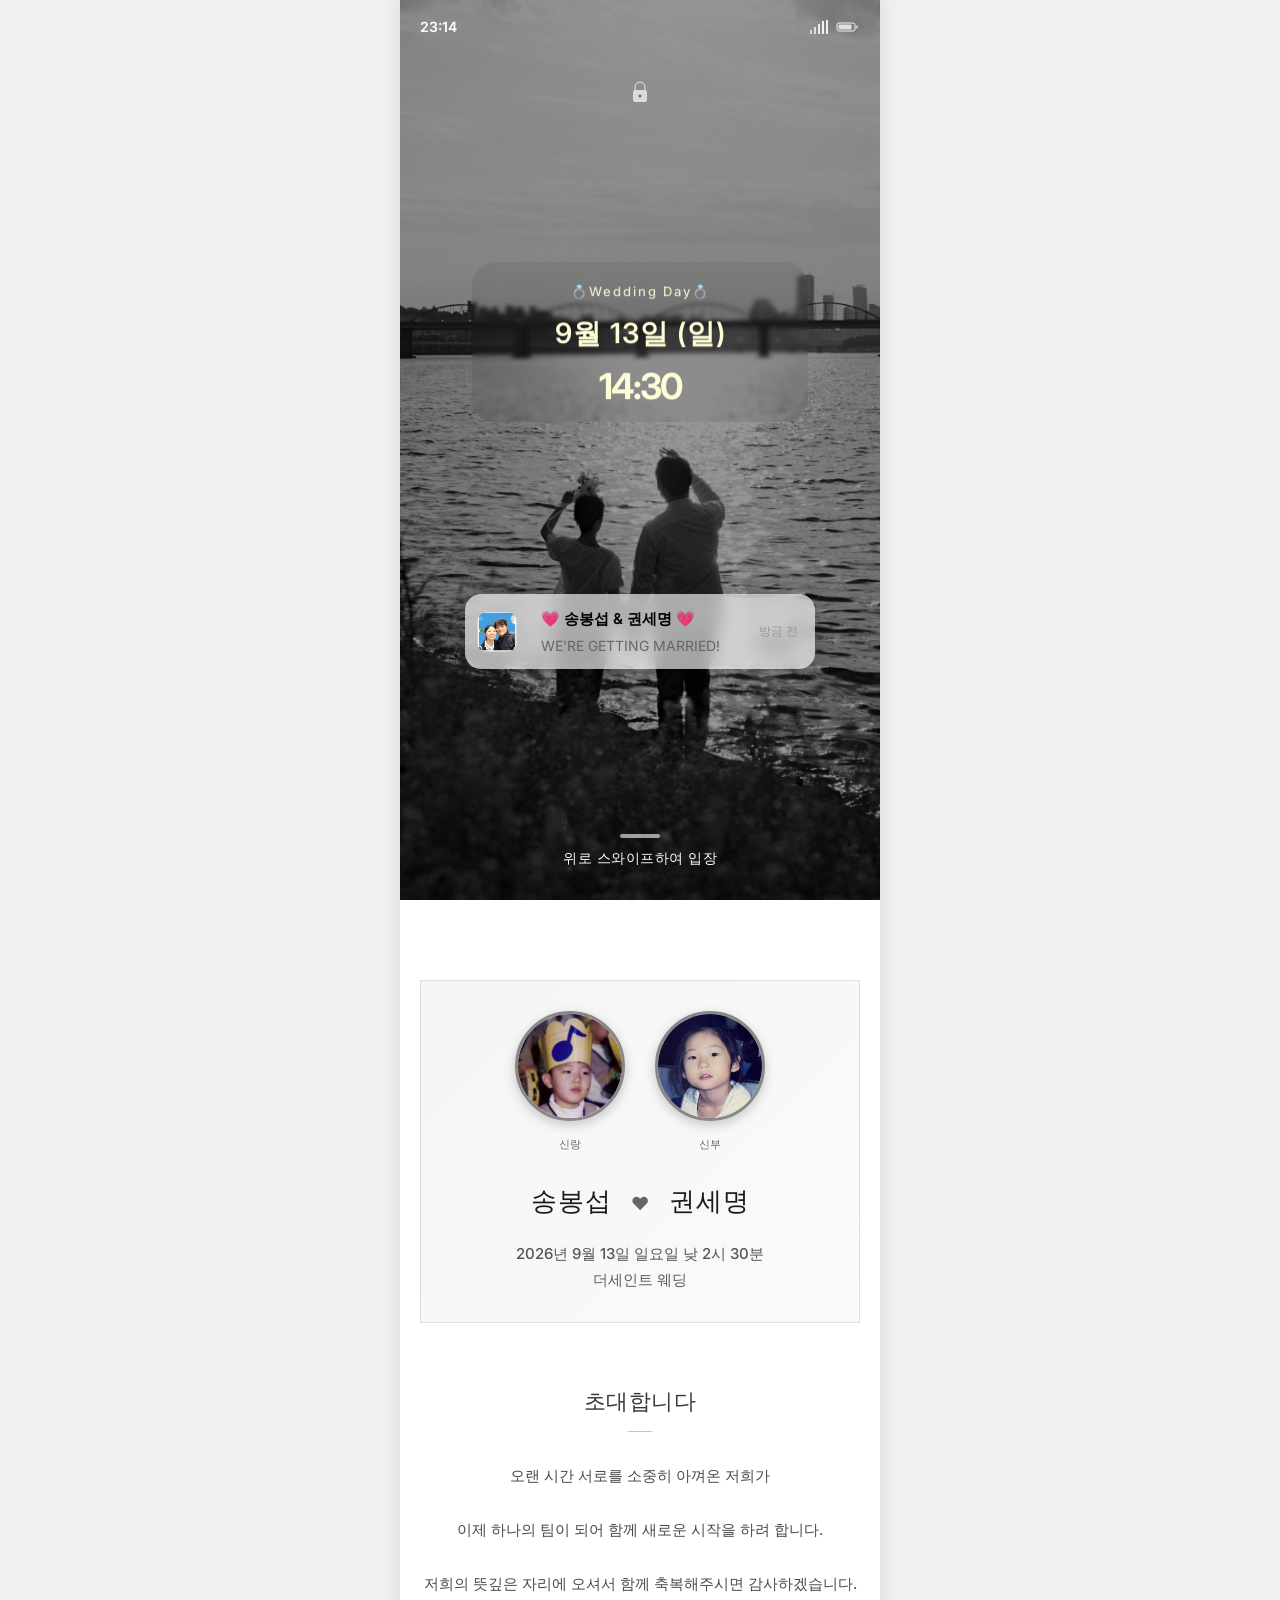
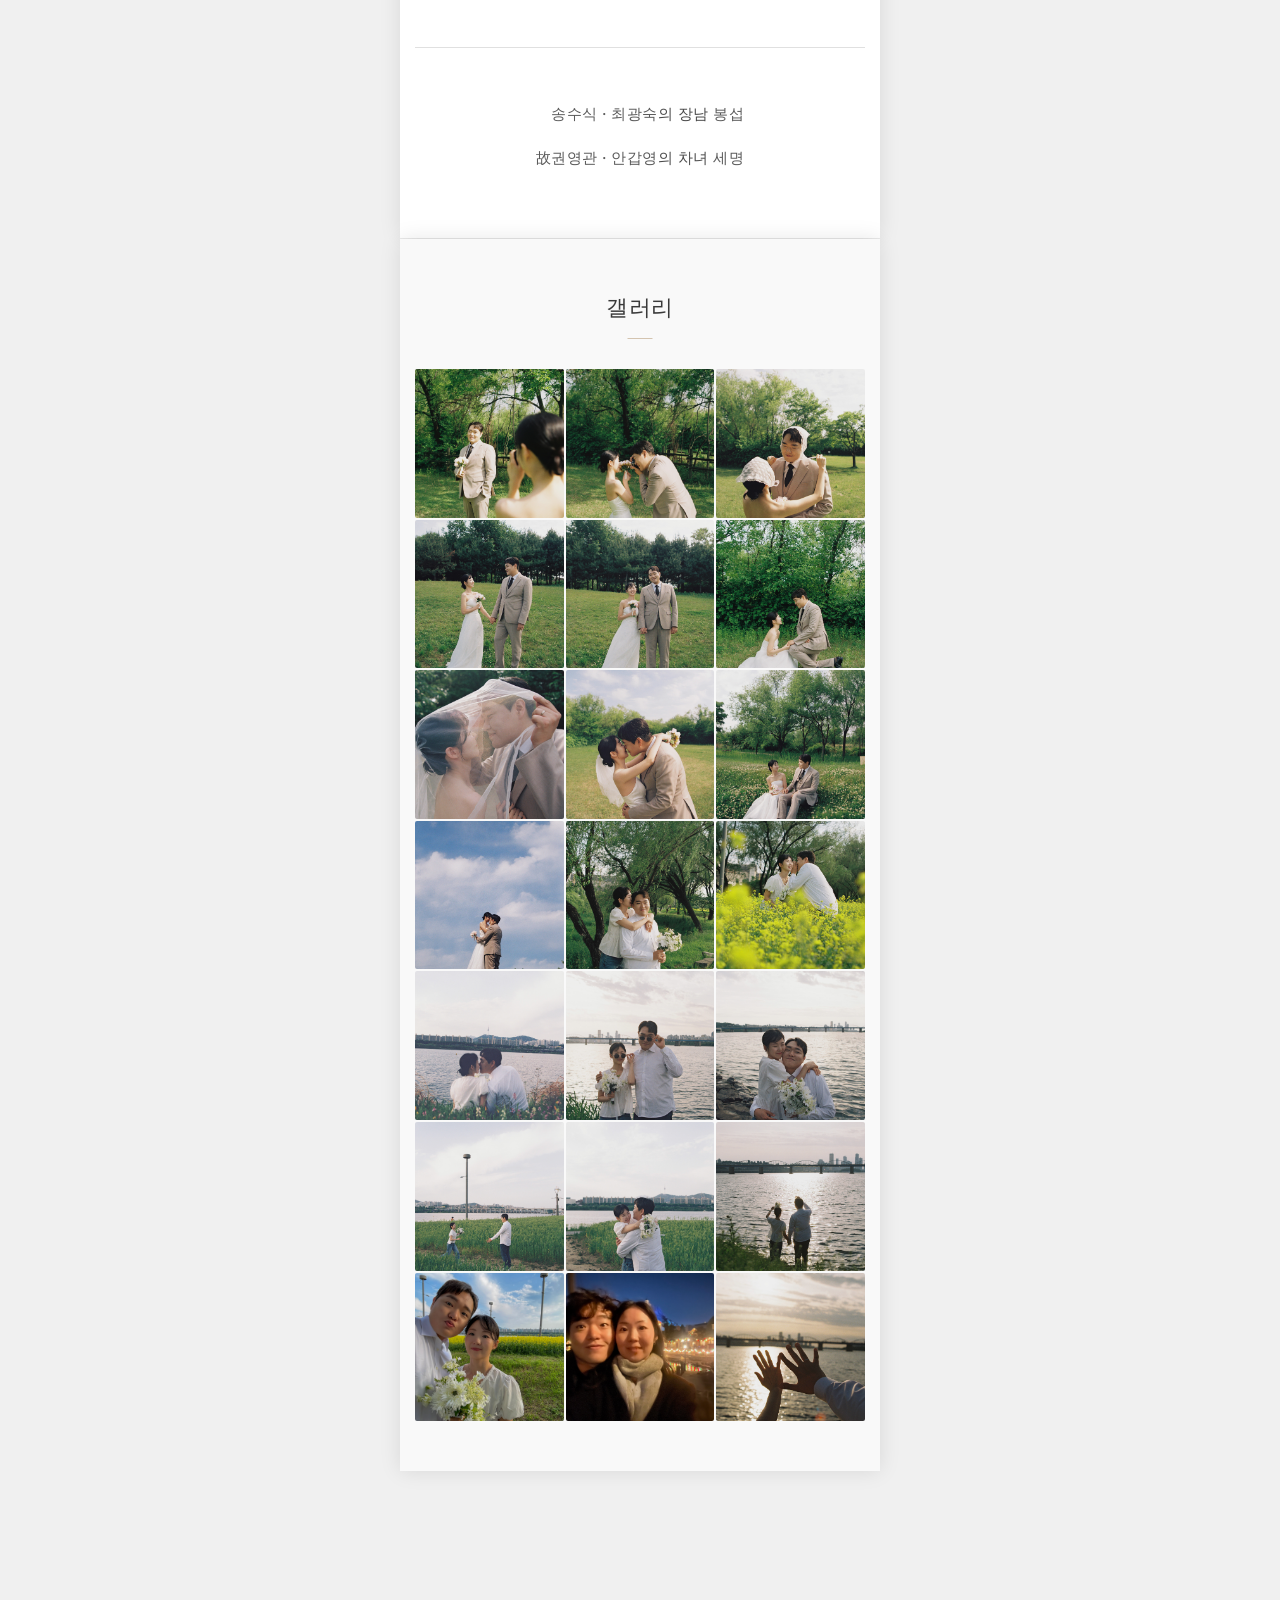
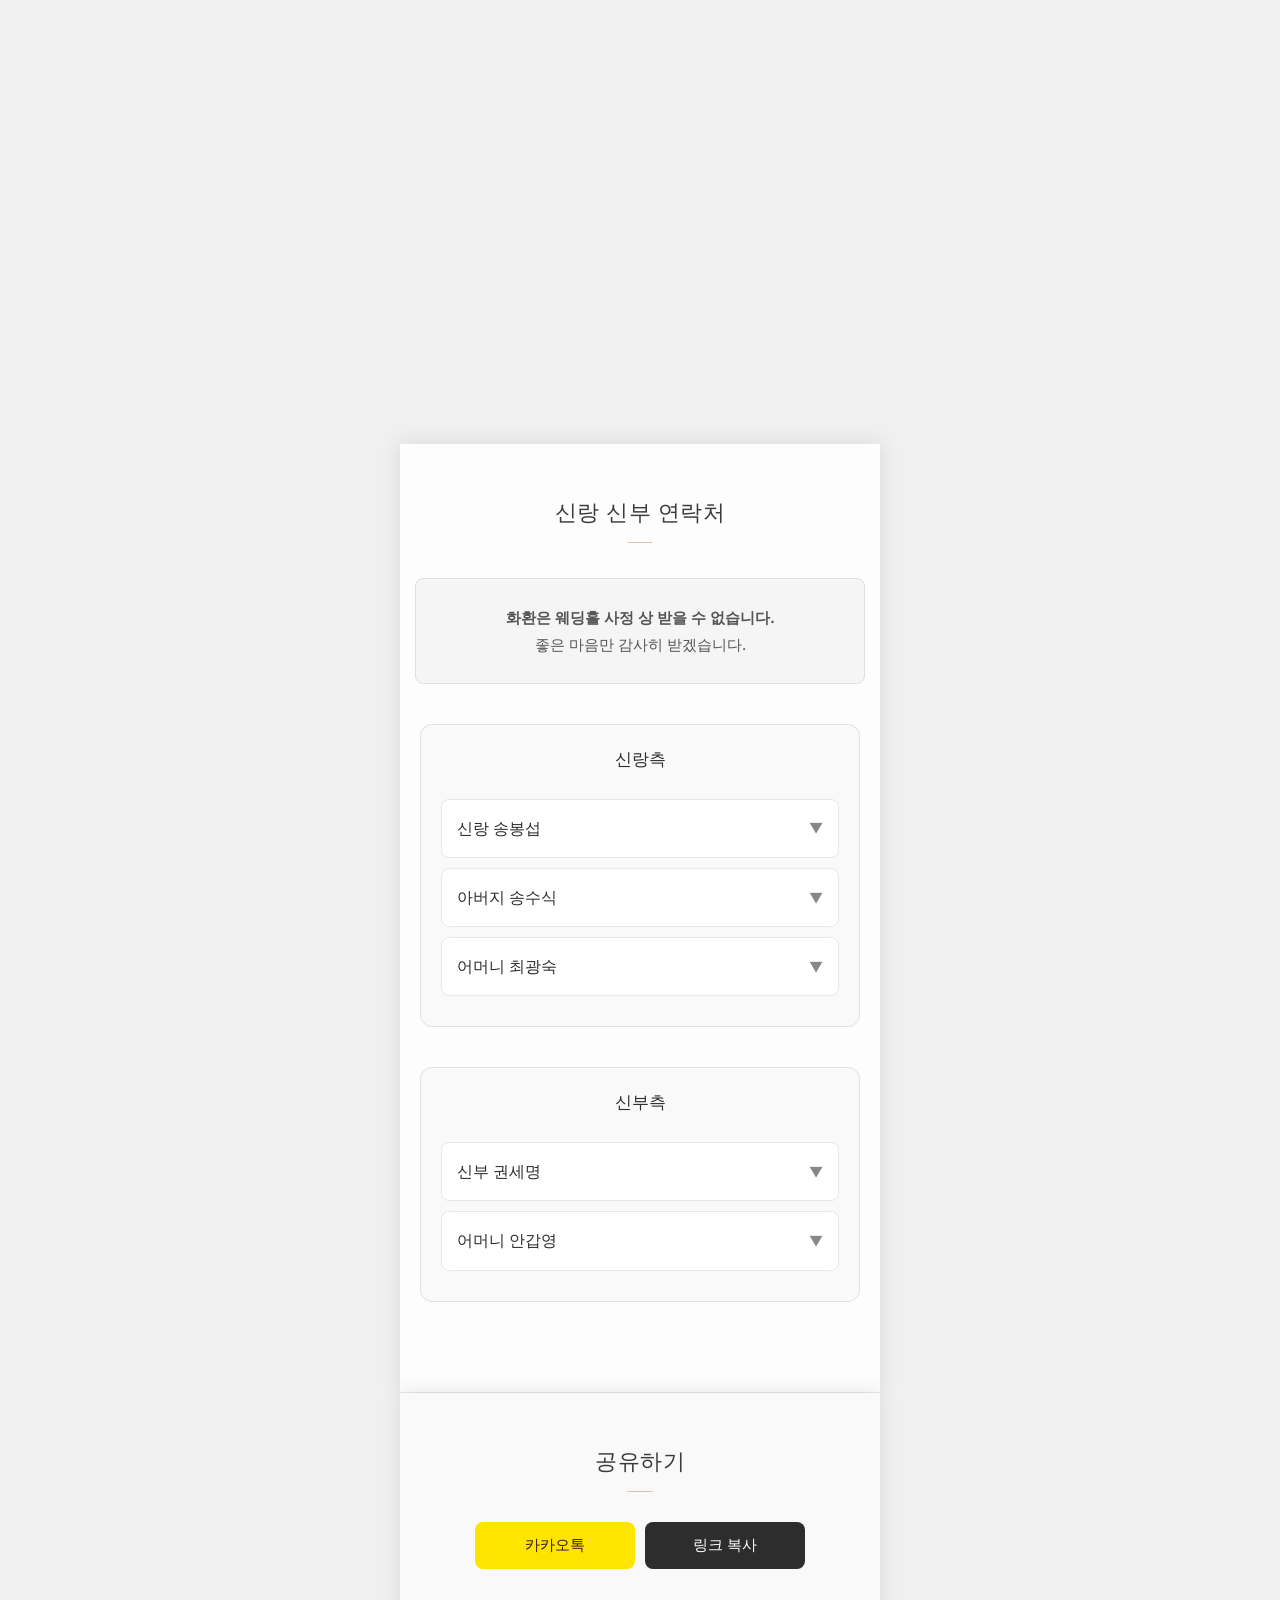
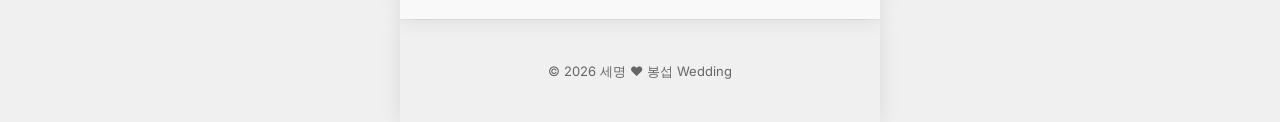
==== commit c9f10b4e: "Merge branch 'main' of https://github.com/sb-wedding/sb-wedding.github.io" ====
--- a/bride/index.html
+++ b/bride/index.html
@@ -9,7 +9,7 @@
     <meta property="og:description" content="Sunday, September 13, 2026">
     <meta property="og:url" content="https://sb-wedding.github.io/bride/">
     <meta property="og:image" content="https://sb-wedding.github.io/images/thumbnail_renewal.jpg">
-    <link rel="stylesheet" href="styles.css">
+    <link rel="stylesheet" href="styles.css?v=20260711-bus">
     <link rel="preconnect" href="https://fonts.googleapis.com">
     <link rel="preconnect" href="https://fonts.gstatic.com" crossorigin>
     <link href="https://fonts.googleapis.com/css2?family=Noto+Serif+KR:wght@300;400;500;700&family=Nanum+Myeongjo:wght@400;700&family=Inter:wght@200;300;400;500;600;700&display=swap" rel="stylesheet">
@@ -213,13 +213,30 @@
                 <h4>🚗 자가용</h4>
                 <p>디큐브시티 지하주차장 이용<br>
                 (서울 구로구 경인로 662 디큐브시티)<br>
-                2시간 무료 주차<br>
-            </div>
-            <div class="transport-item">
+                2시간 무료 주차</p>
+            </div>
+            <div class="transport-item bus-charter">
                 <h4>🚌 대절 버스</h4>
-                <p> 더세인트웨딩 ↔️ 대구경북과학기술원, <br>
-                한국전자통신연구원 대경권연구본부 <br>
-                왕복 운행</p>
+                <p class="bus-summary">예식 당일 대구에서 식장까지 왕복 운행합니다.</p>
+                <ol class="bus-route" aria-label="대절 버스 운행 순서">
+                    <li>
+                        <span class="bus-time">오전 9:30</span>
+                        <span class="bus-place">DGIST 출발</span>
+                    </li>
+                    <li>
+                        <span class="bus-time">오전 9:45</span>
+                        <span class="bus-place">ETRI 대경권연구본부 경유</span>
+                    </li>
+                    <li>
+                        <span class="bus-time">예식 후</span>
+                        <span class="bus-place">식장에서 출발지 방향으로 복귀</span>
+                    </li>
+                </ol>
+                <div class="bus-contact">
+                    <span class="bus-contact-label">기사님 연락처</span>
+                    <a href="tel:01064784982">박종영 010-6478-4982</a>
+                    <span>다인고속관광</span>
+                </div>
             </div>
         </div>
 
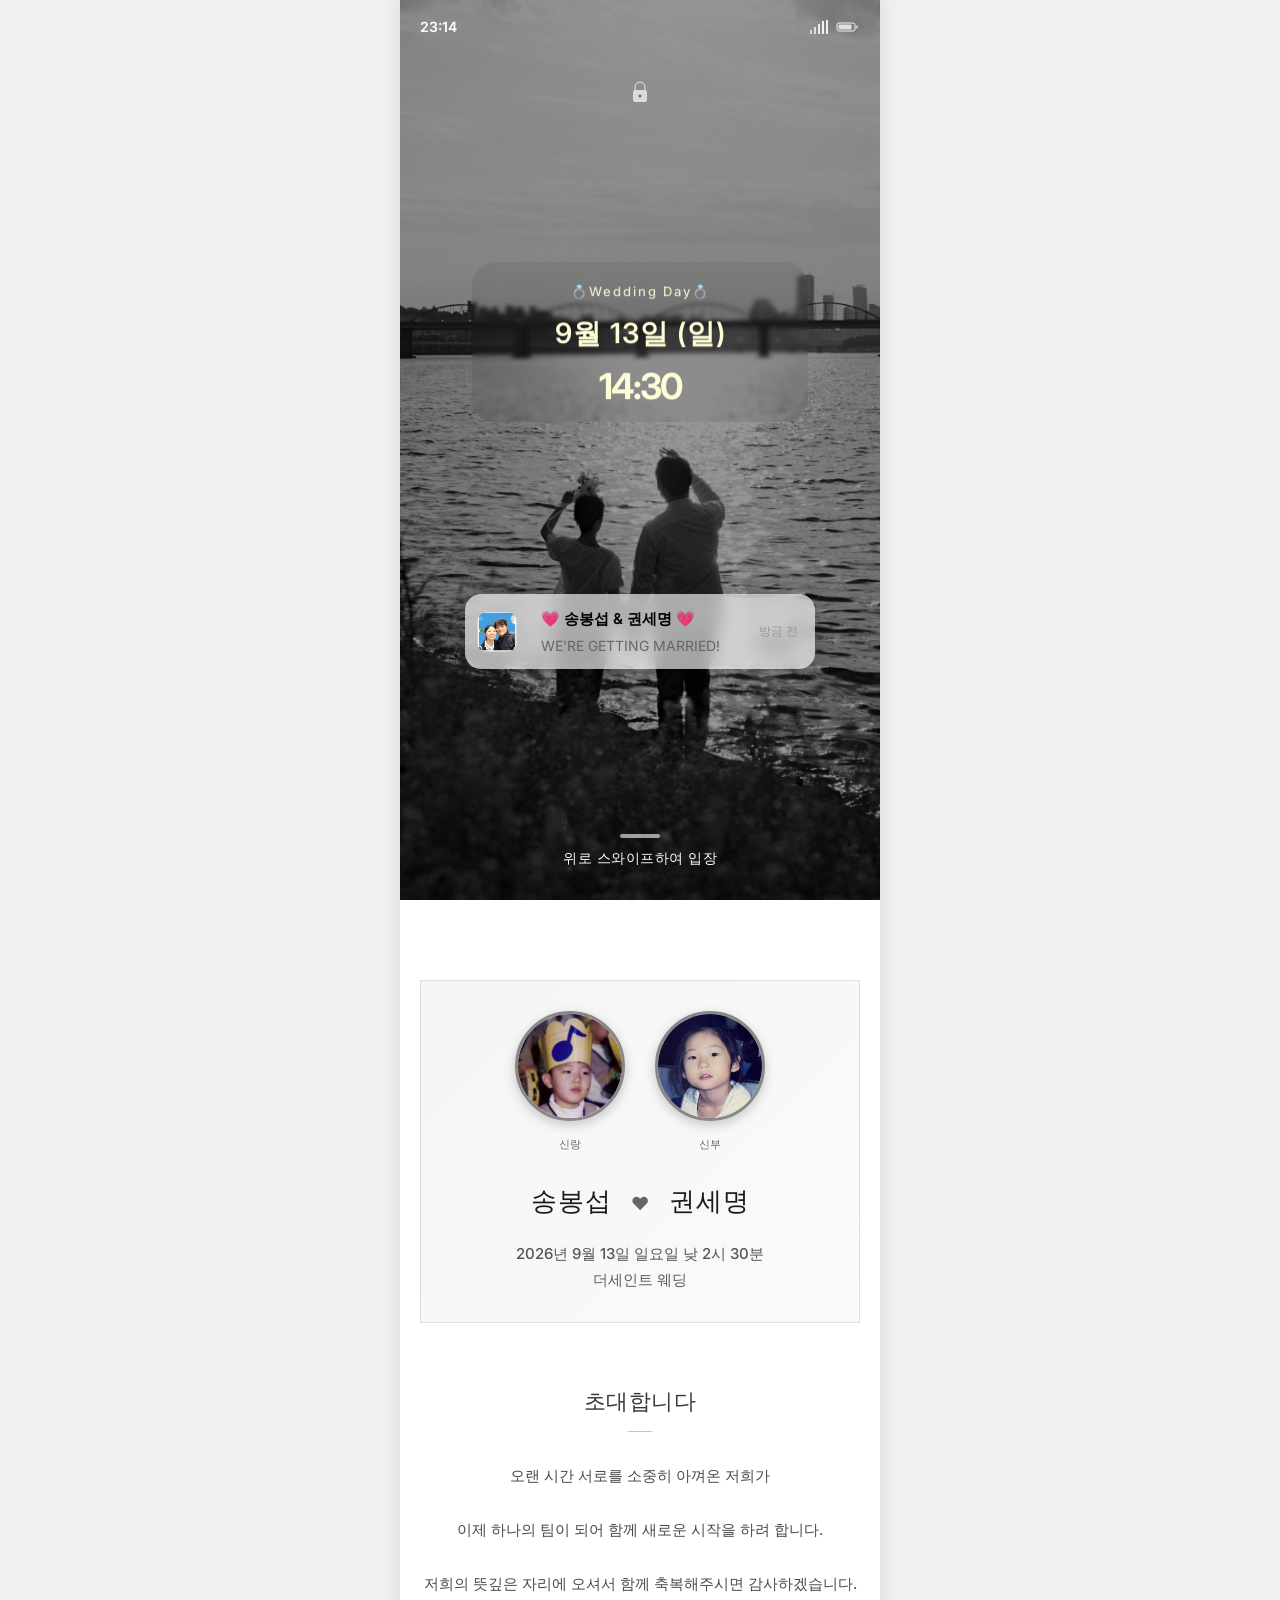
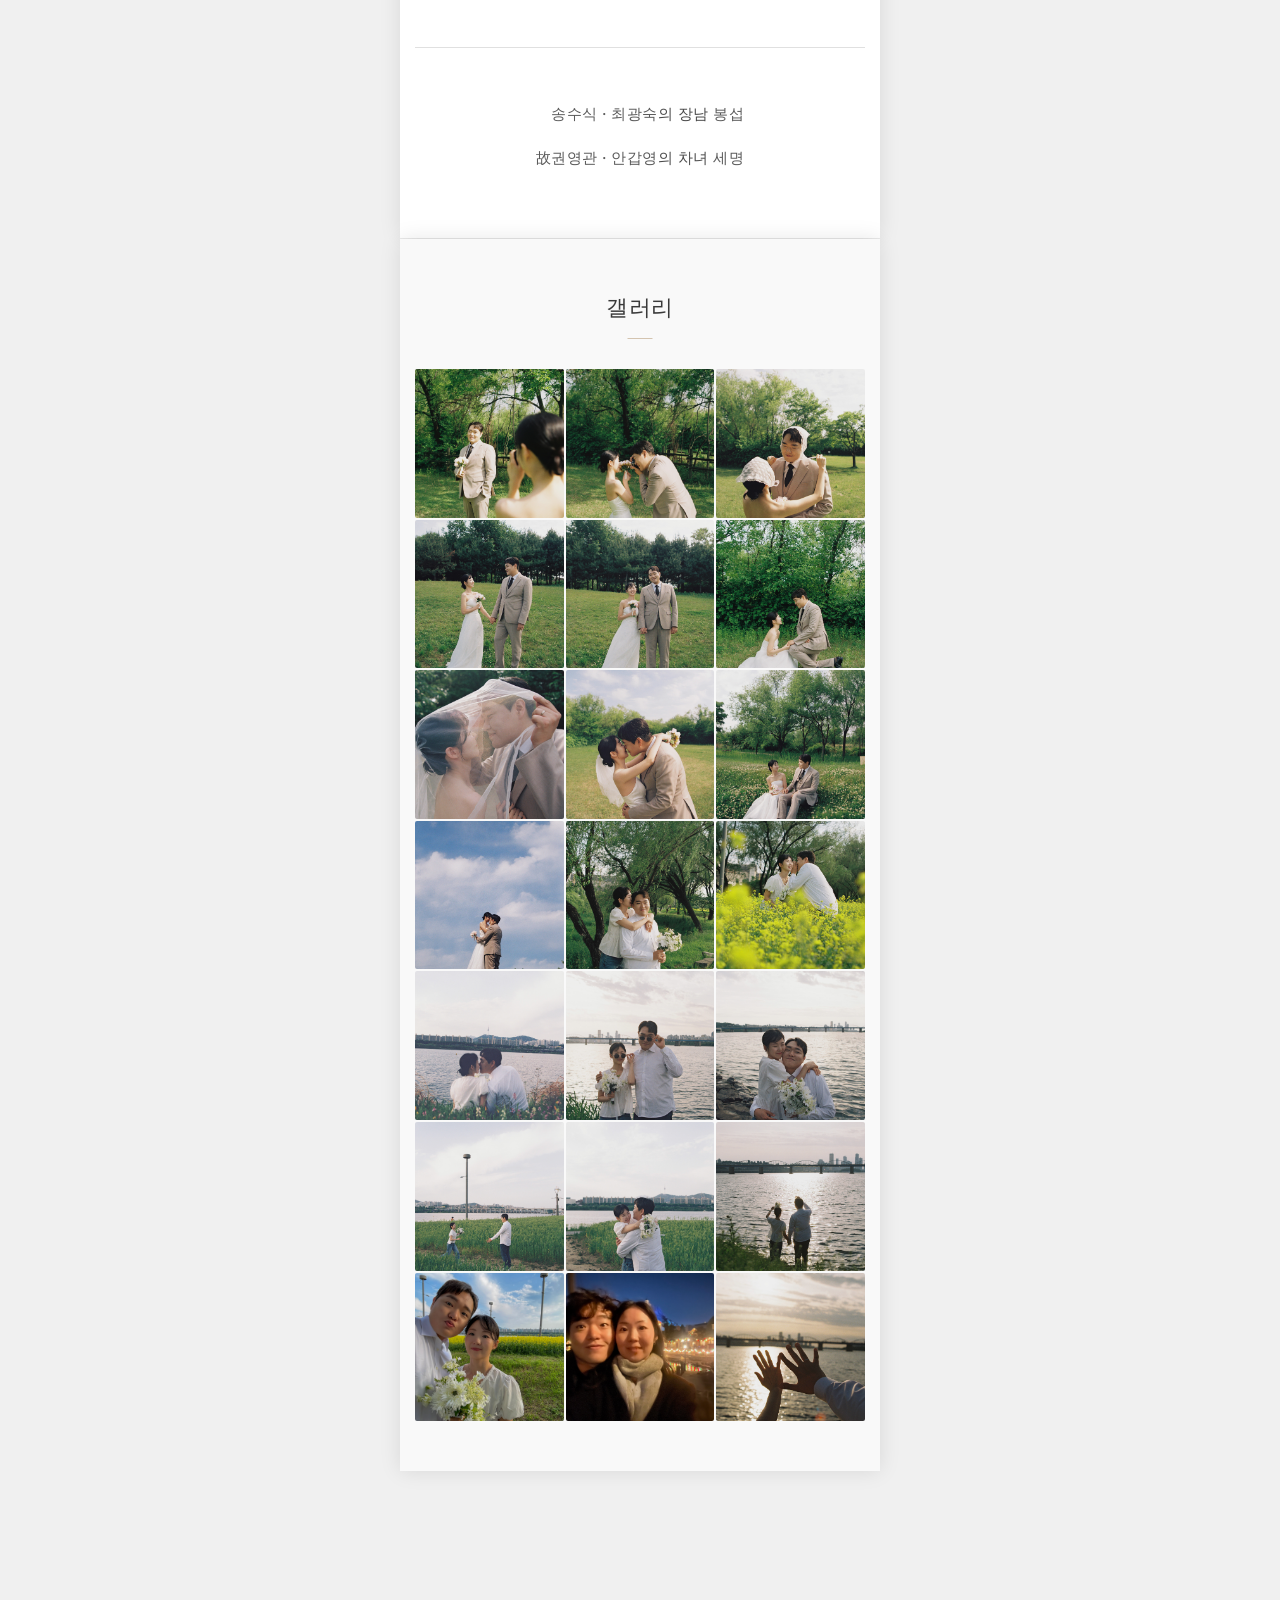
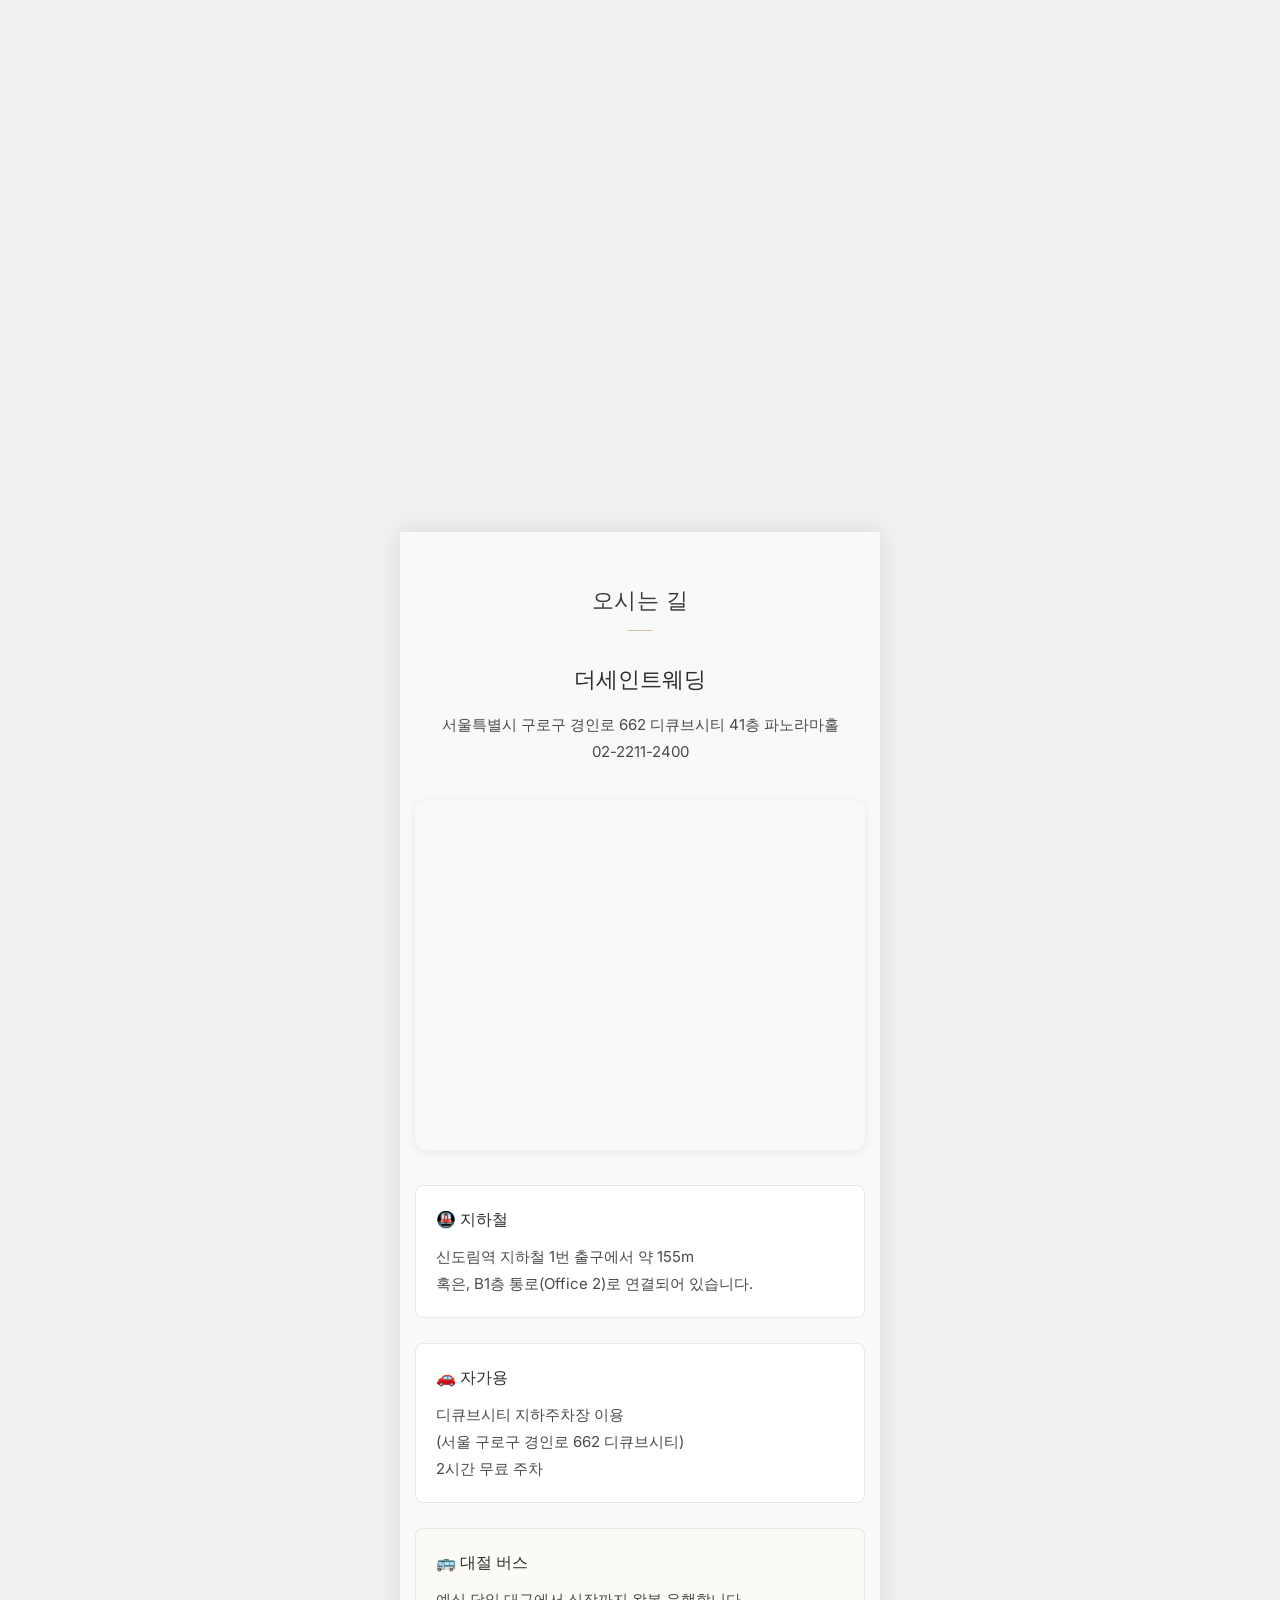
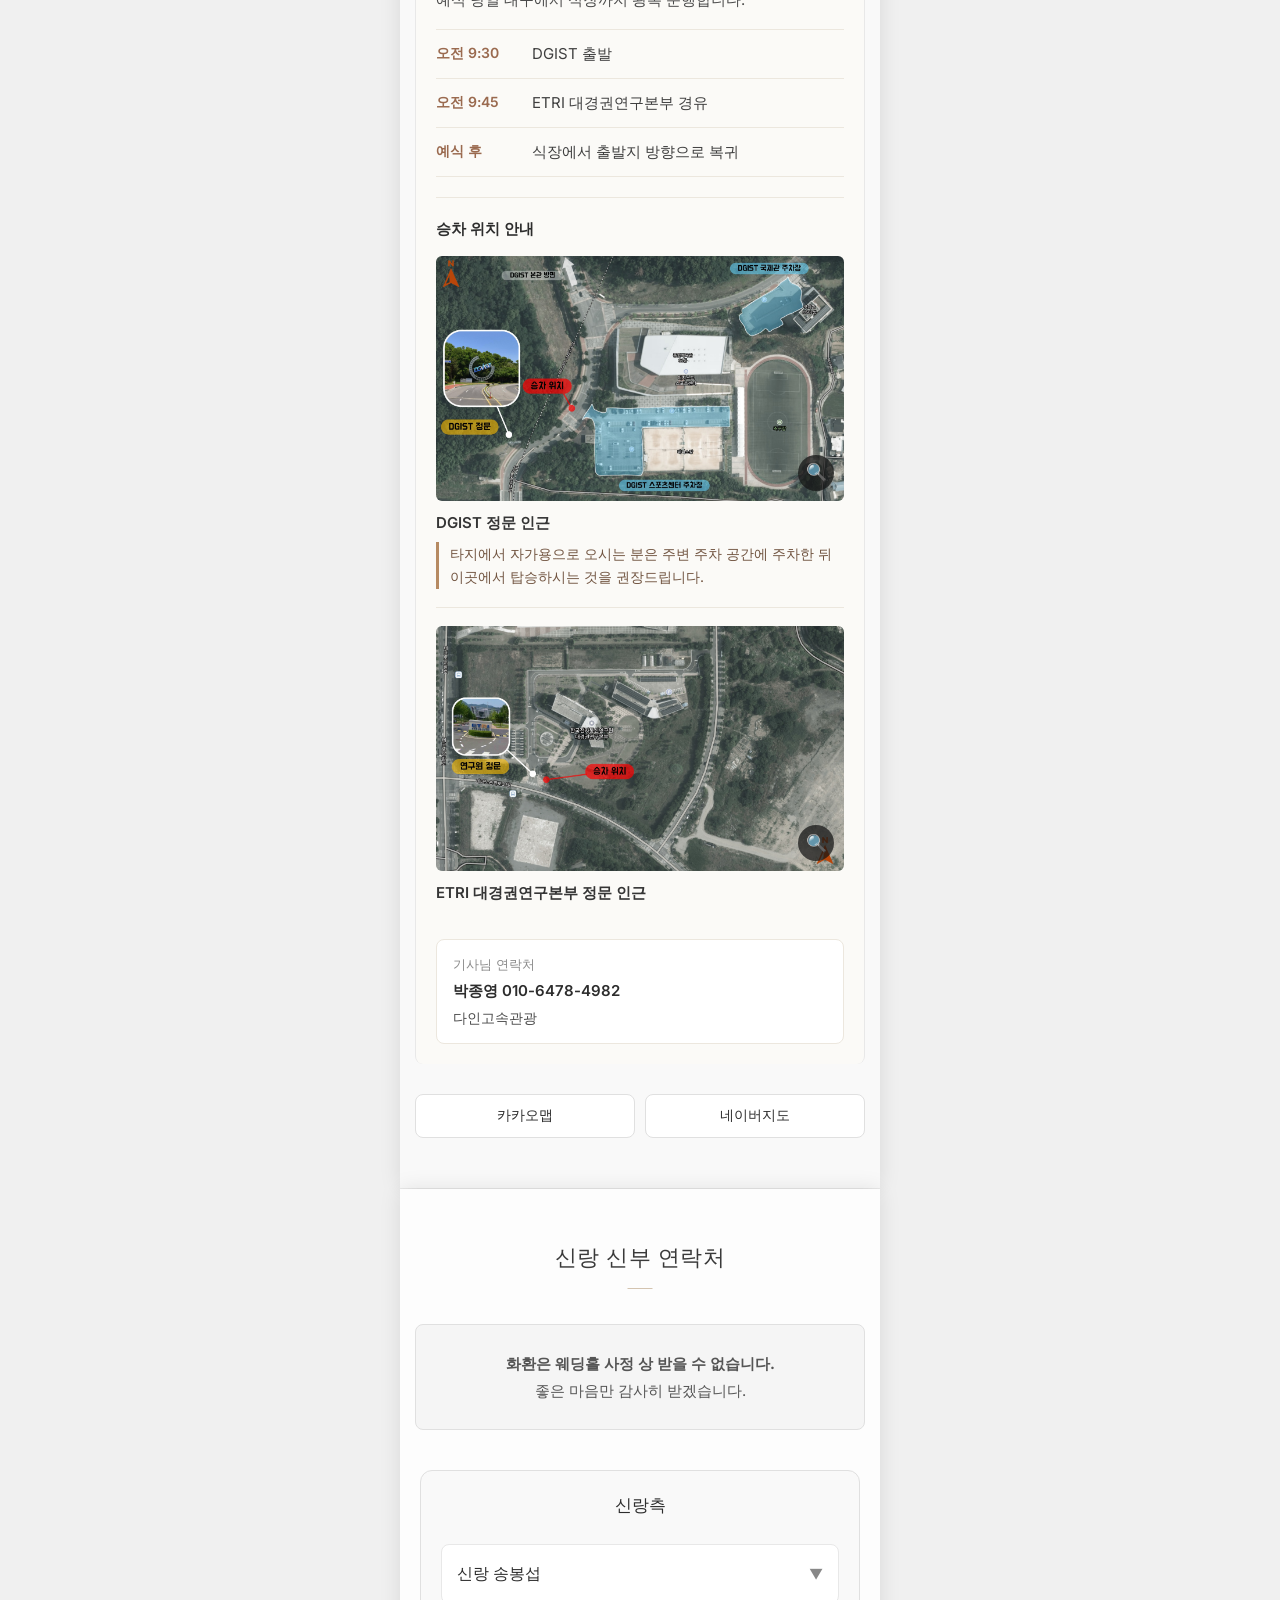
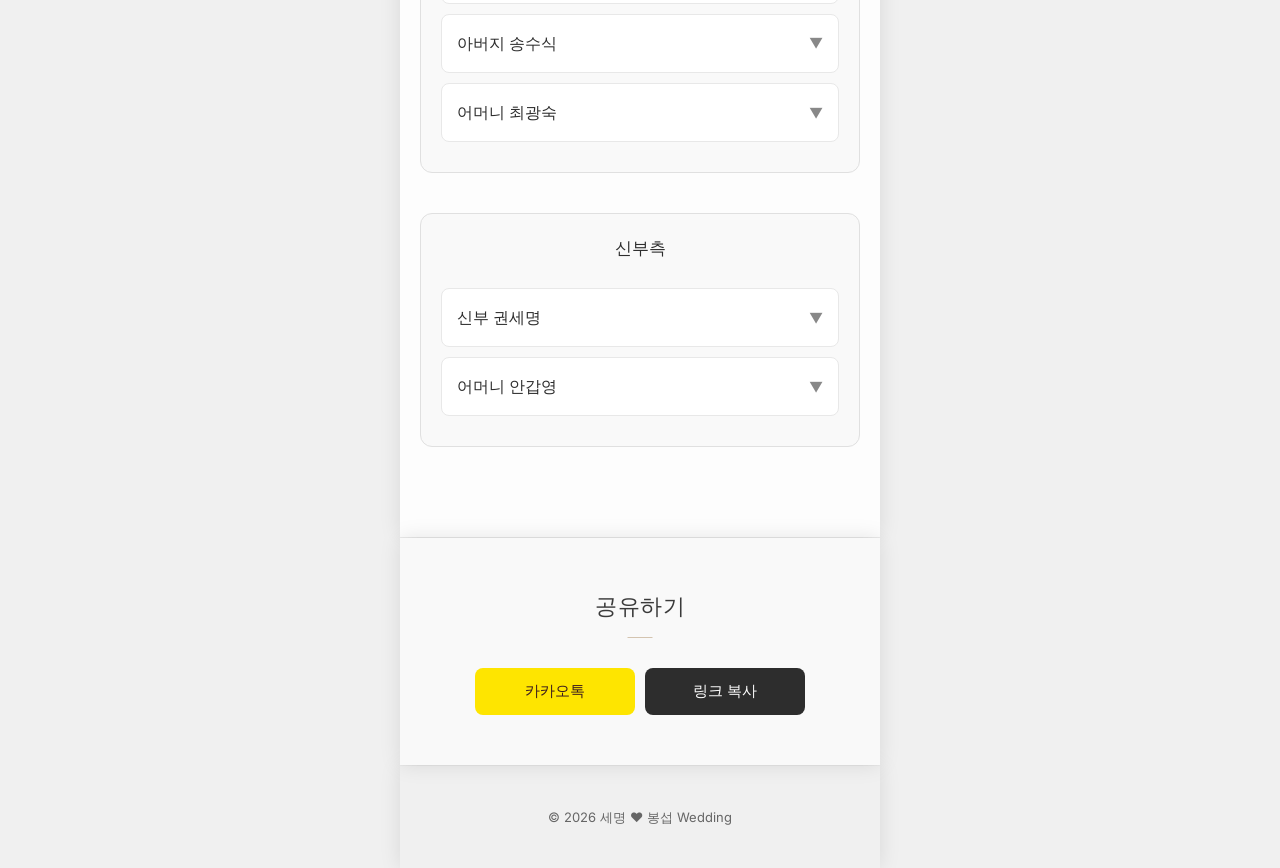
==== commit 8c2b7425: "20260720 대절버스 승차위치 설명 사진추가" ====
--- a/bride/index.html
+++ b/bride/index.html
@@ -9,7 +9,7 @@
     <meta property="og:description" content="Sunday, September 13, 2026">
     <meta property="og:url" content="https://sb-wedding.github.io/bride/">
     <meta property="og:image" content="https://sb-wedding.github.io/images/thumbnail_renewal.jpg">
-    <link rel="stylesheet" href="styles.css?v=20260711-bus">
+    <link rel="stylesheet" href="styles.css?v=20260720-bus-stop">
     <link rel="preconnect" href="https://fonts.googleapis.com">
     <link rel="preconnect" href="https://fonts.gstatic.com" crossorigin>
     <link href="https://fonts.googleapis.com/css2?family=Noto+Serif+KR:wght@300;400;500;700&family=Nanum+Myeongjo:wght@400;700&family=Inter:wght@200;300;400;500;600;700&display=swap" rel="stylesheet">
@@ -232,6 +232,28 @@
                         <span class="bus-place">식장에서 출발지 방향으로 복귀</span>
                     </li>
                 </ol>
+                <div class="bus-stop-guide">
+                    <h5>승차 위치 안내</h5>
+                    <figure class="bus-stop-item">
+                        <button type="button" class="bus-stop-image-button" onclick="openBusStopModal('images/bus/stop1.jpg', 'DGIST 정문 인근 대절버스 승차 위치 안내')" aria-label="DGIST 승차 위치 안내 사진 크게 보기">
+                            <img src="images/bus/stop1.jpg" alt="DGIST 정문 인근 대절버스 승차 위치 안내" loading="lazy">
+                            <span class="bus-stop-zoom" aria-hidden="true">🔍</span>
+                        </button>
+                        <figcaption>
+                            <strong>DGIST 정문 인근</strong>
+                            <p class="bus-parking-note">타지에서 자가용으로 오시는 분은 주변 주차 공간에 주차한 뒤 이곳에서 탑승하시는 것을 권장드립니다.</p>
+                        </figcaption>
+                    </figure>
+                    <figure class="bus-stop-item">
+                        <button type="button" class="bus-stop-image-button" onclick="openBusStopModal('images/bus/stop2.jpg', 'ETRI 대경권연구본부 정문 인근 대절버스 승차 위치 안내')" aria-label="ETRI 대경권연구본부 승차 위치 안내 사진 크게 보기">
+                            <img src="images/bus/stop2.jpg" alt="ETRI 대경권연구본부 정문 인근 대절버스 승차 위치 안내" loading="lazy">
+                            <span class="bus-stop-zoom" aria-hidden="true">🔍</span>
+                        </button>
+                        <figcaption>
+                            <strong>ETRI 대경권연구본부 정문 인근</strong>
+                        </figcaption>
+                    </figure>
+                </div>
                 <div class="bus-contact">
                     <span class="bus-contact-label">기사님 연락처</span>
                     <a href="tel:01064784982">박종영 010-6478-4982</a>
@@ -344,10 +366,16 @@
         </div>
     </div>
 
+    <!-- 버스 승차 위치 이미지 모달 -->
+    <div id="busStopModal" class="bus-stop-modal" role="dialog" aria-modal="true" aria-label="버스 승차 위치 안내 사진" hidden>
+        <button type="button" class="bus-stop-modal-close" onclick="closeBusStopModal()" aria-label="확대 사진 닫기">&times;</button>
+        <img id="busStopModalImage" src="" alt="">
+    </div>
+
     <!-- 카카오맵 API -->
     <script type="text/javascript" src="https://dapi.kakao.com/v2/maps/sdk.js?appkey=a502e286442858e1d2642dd6e3dfb632&libraries=services"></script>
     
-    <script src="script.js?v=20260707-share"></script>
+    <script src="script.js?v=20260720-bus-stop"></script>
     <script>
         // 현재 시간 표시
         document.addEventListener('DOMContentLoaded', function() {
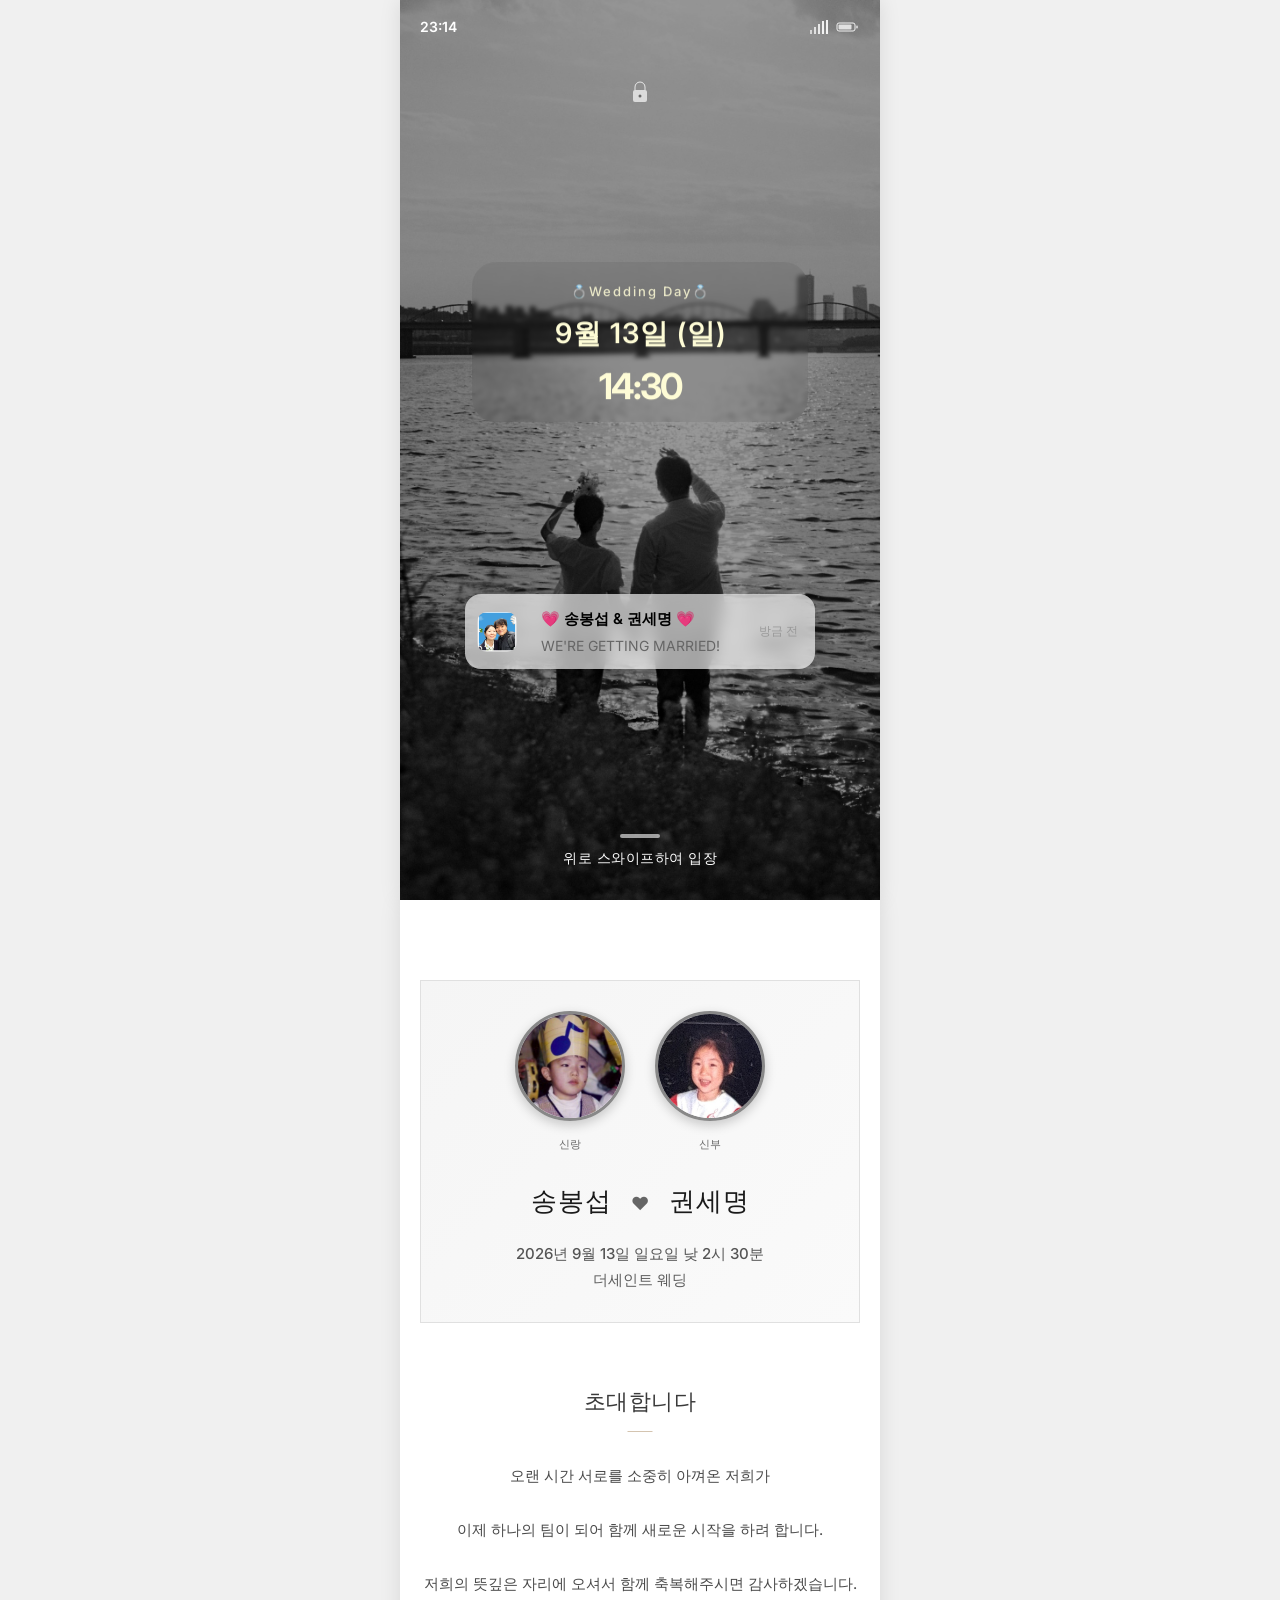
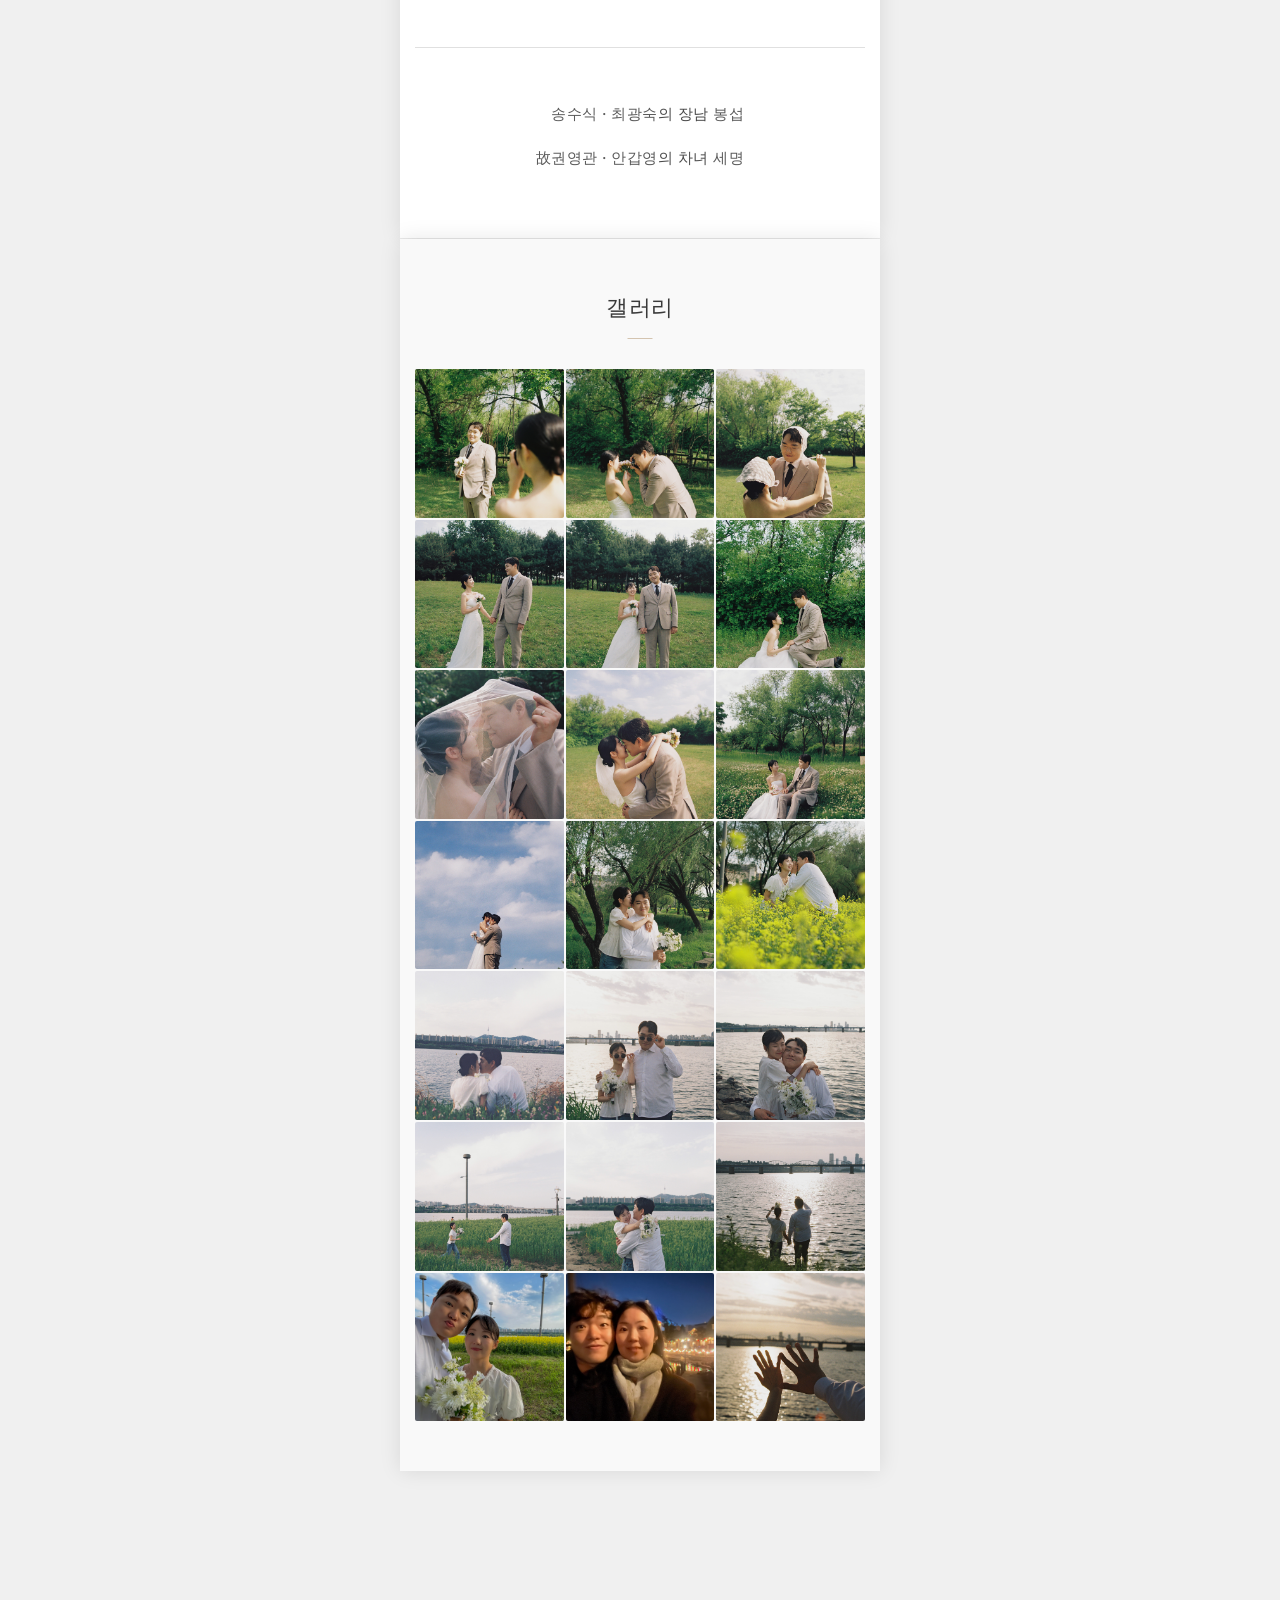
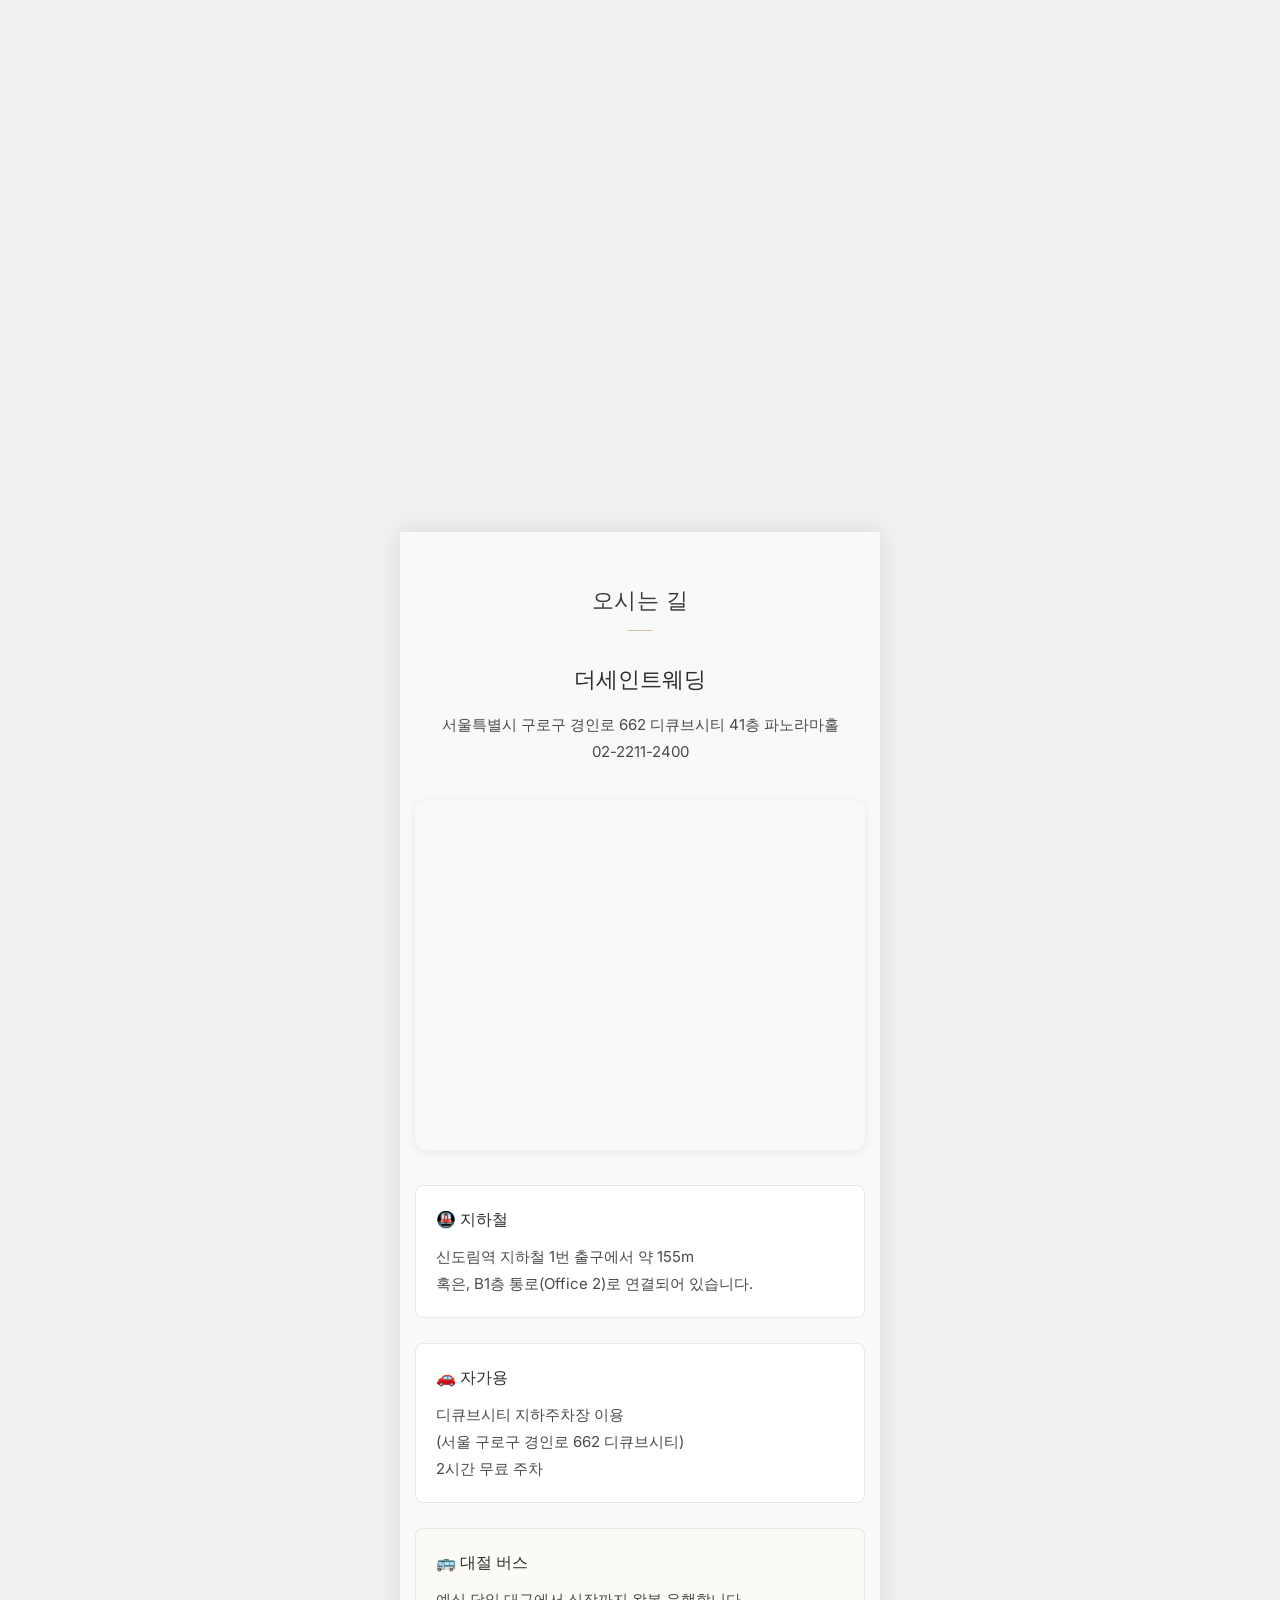
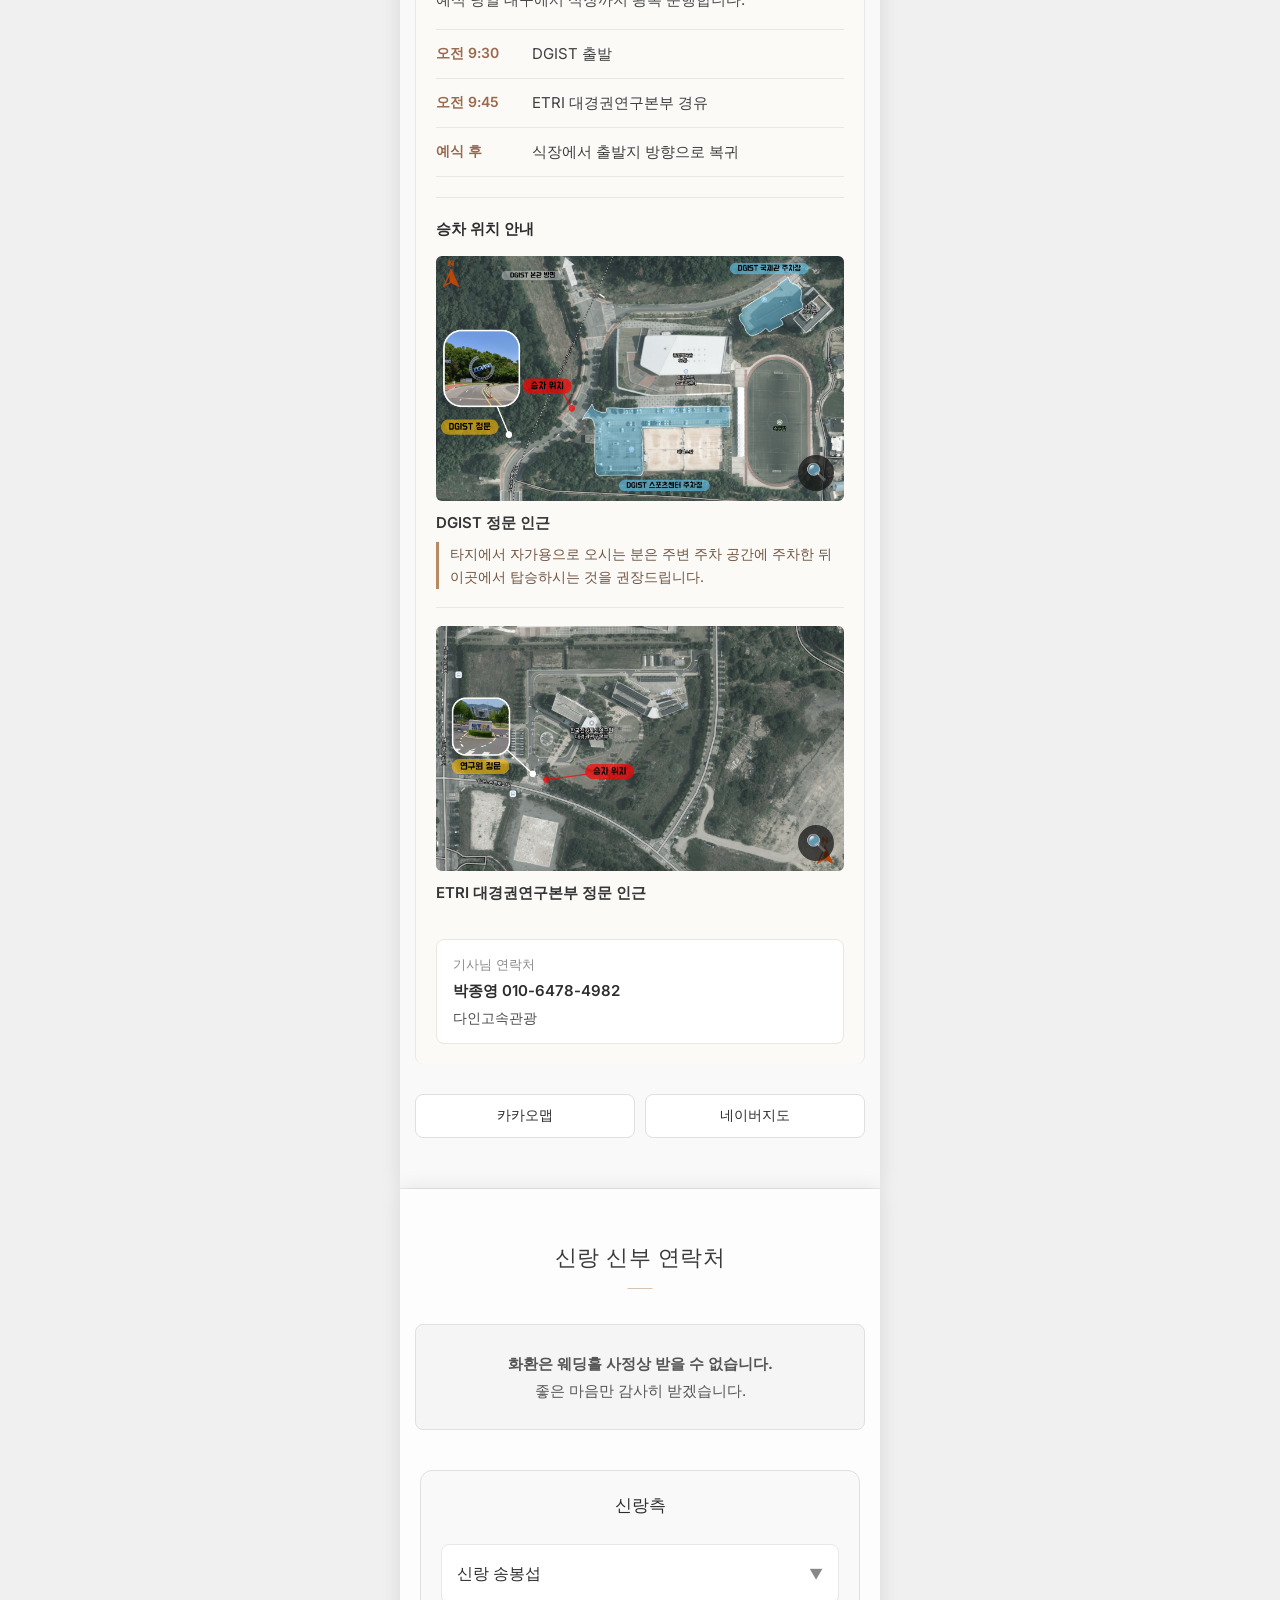
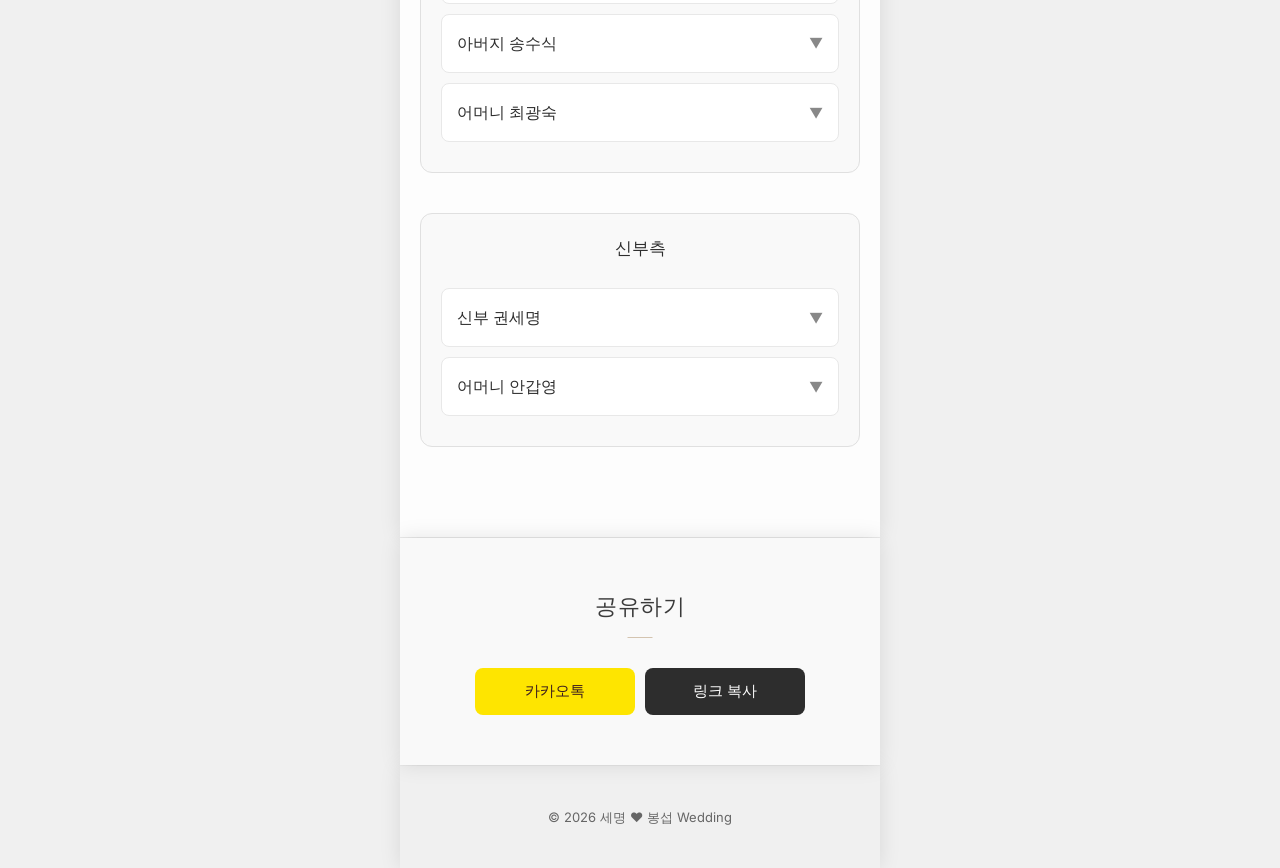
==== commit cfcc63fe: "20260721 오기 수정" ====
--- a/bride/index.html
+++ b/bride/index.html
@@ -279,7 +279,7 @@
         </p> -->
         
         <p class="flower-notice">
-            <strong>화환은 웨딩홀 사정 상 받을 수 없습니다.</strong><br>
+            <strong>화환은 웨딩홀 사정상 받을 수 없습니다.</strong><br>
             좋은 마음만 감사히 받겠습니다.
         </p>
         
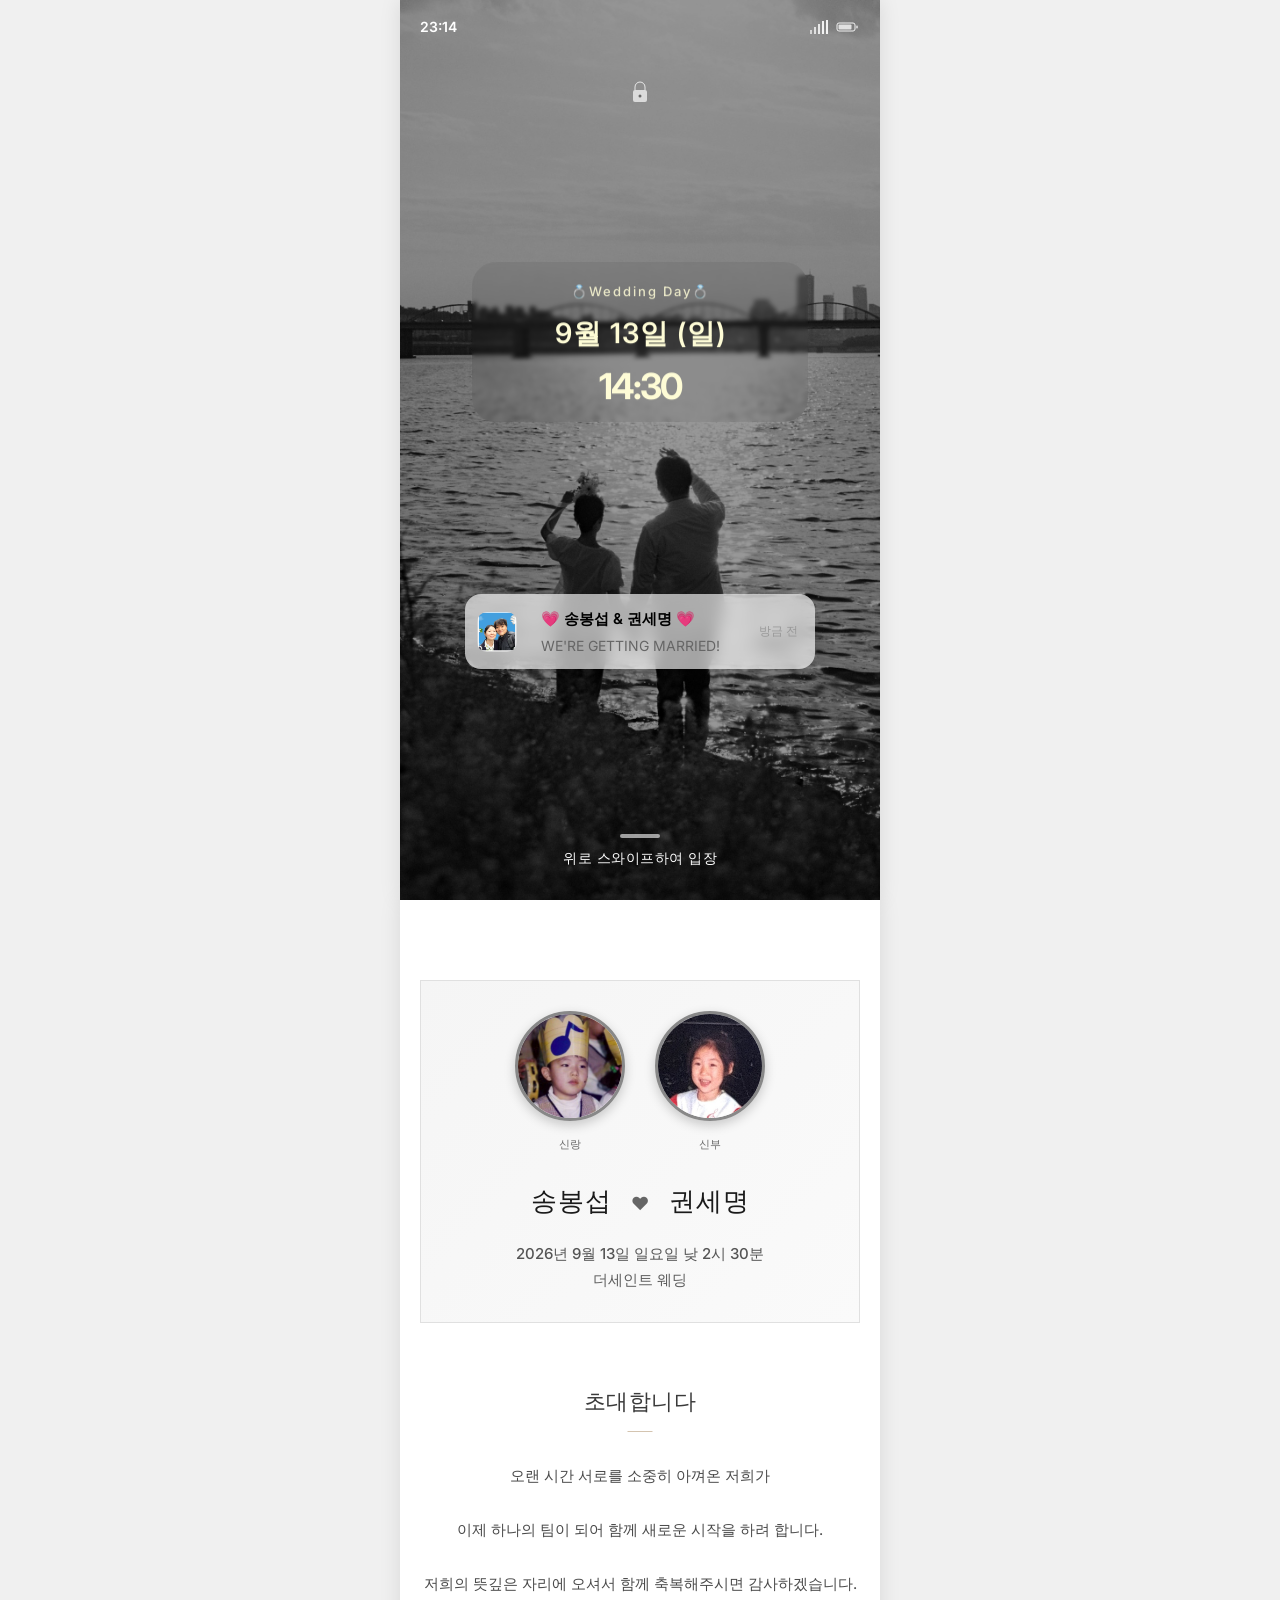
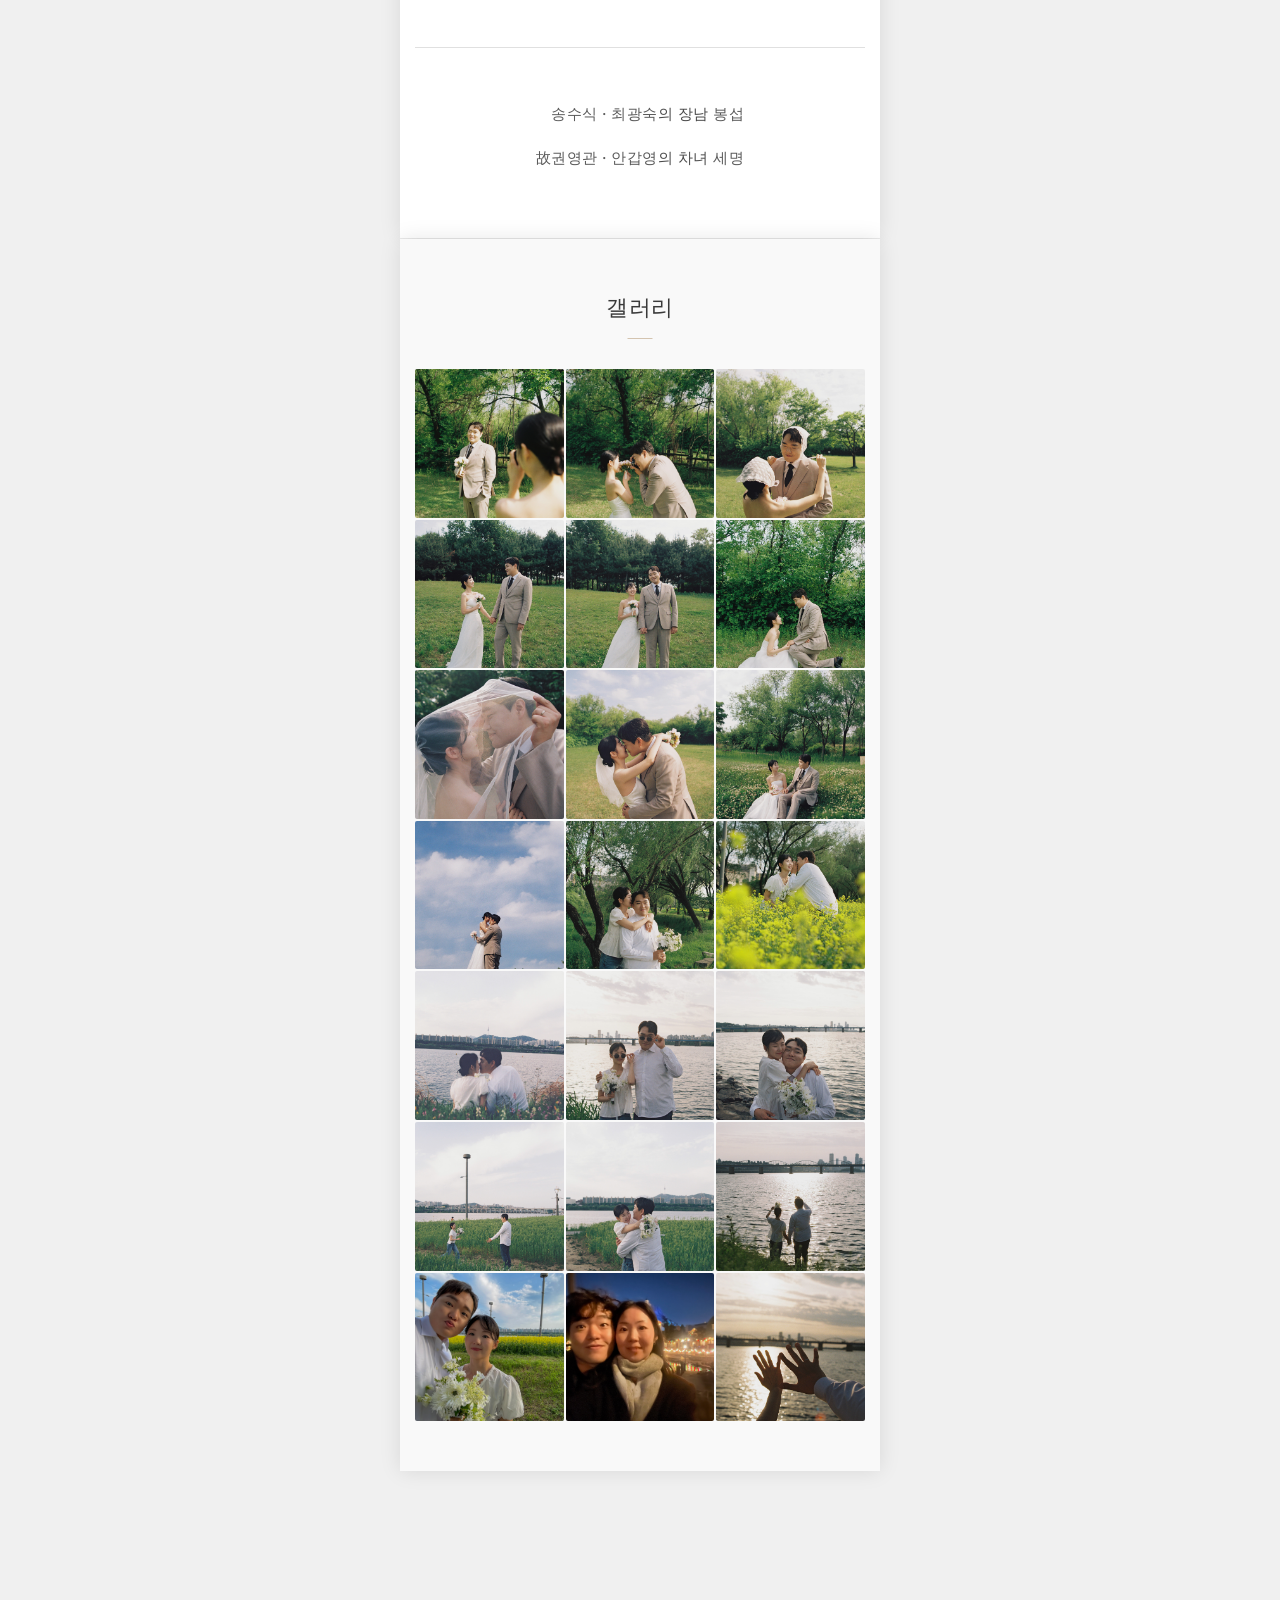
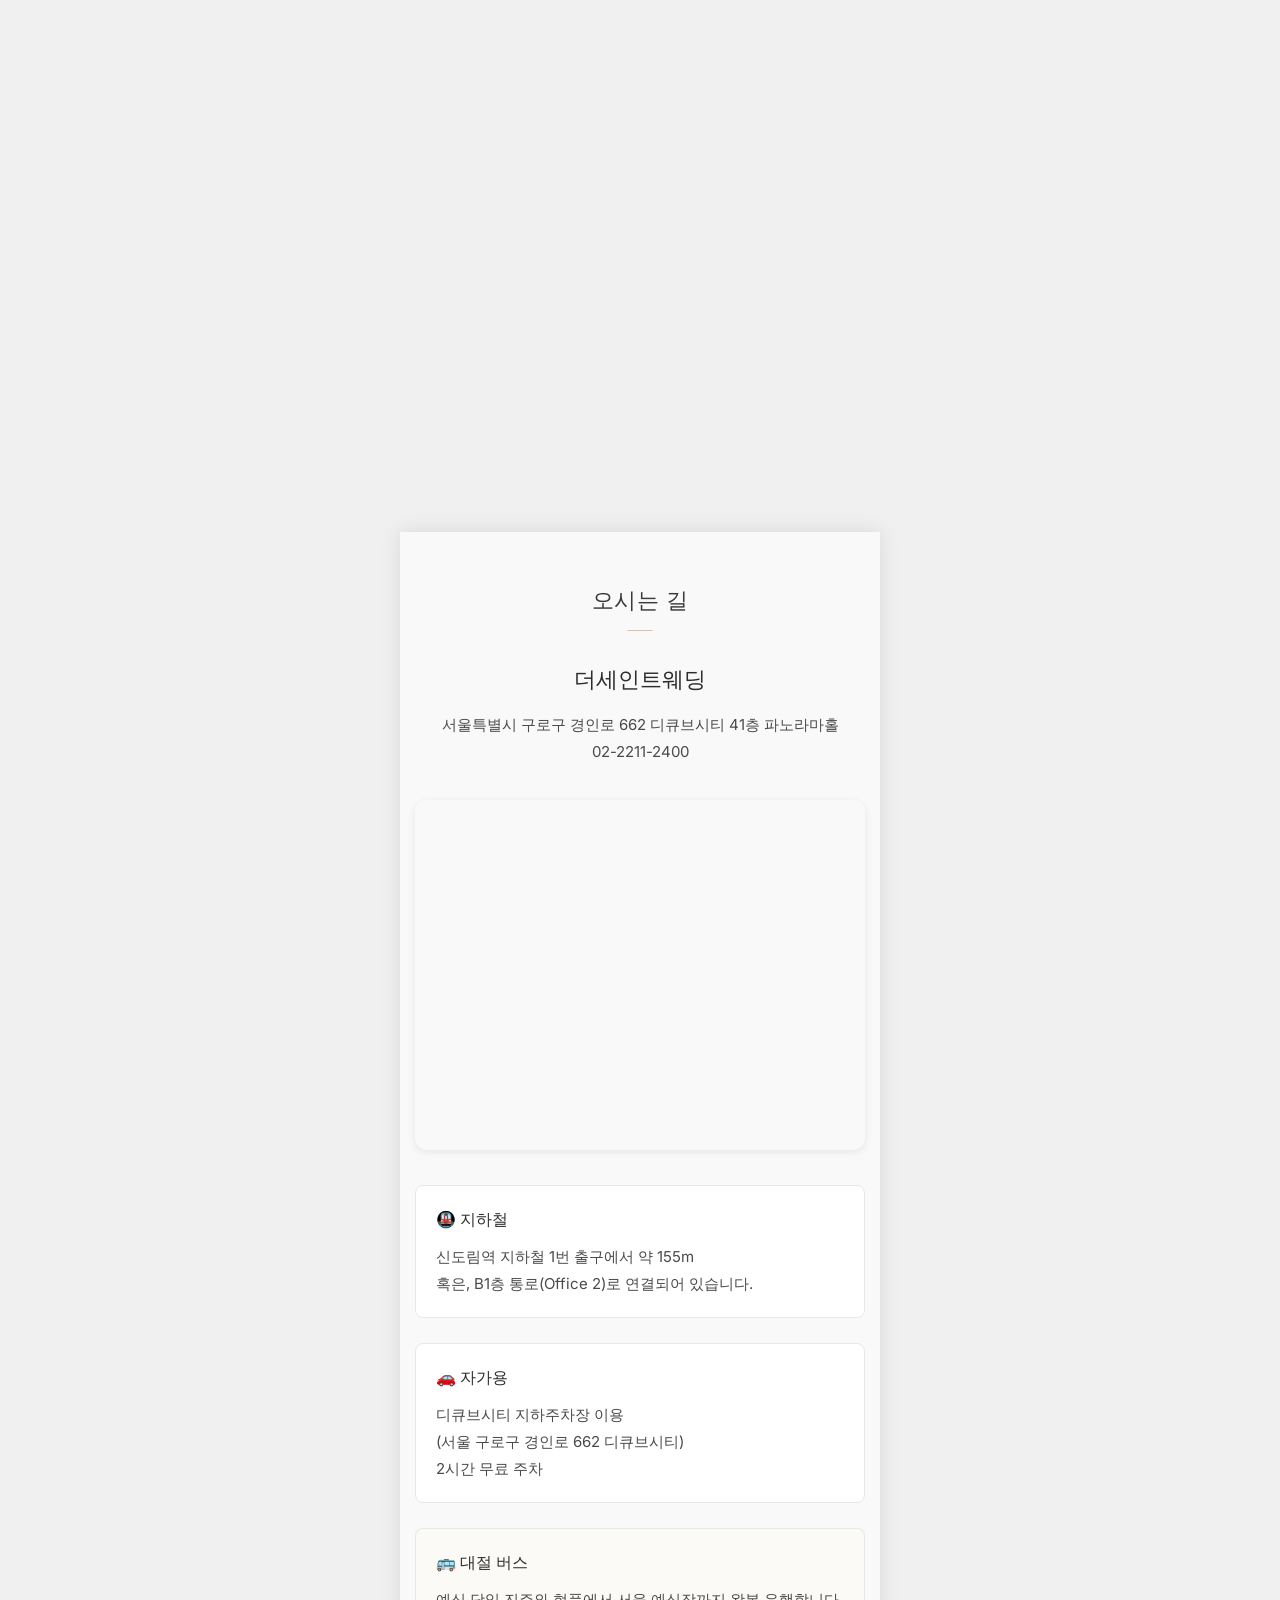
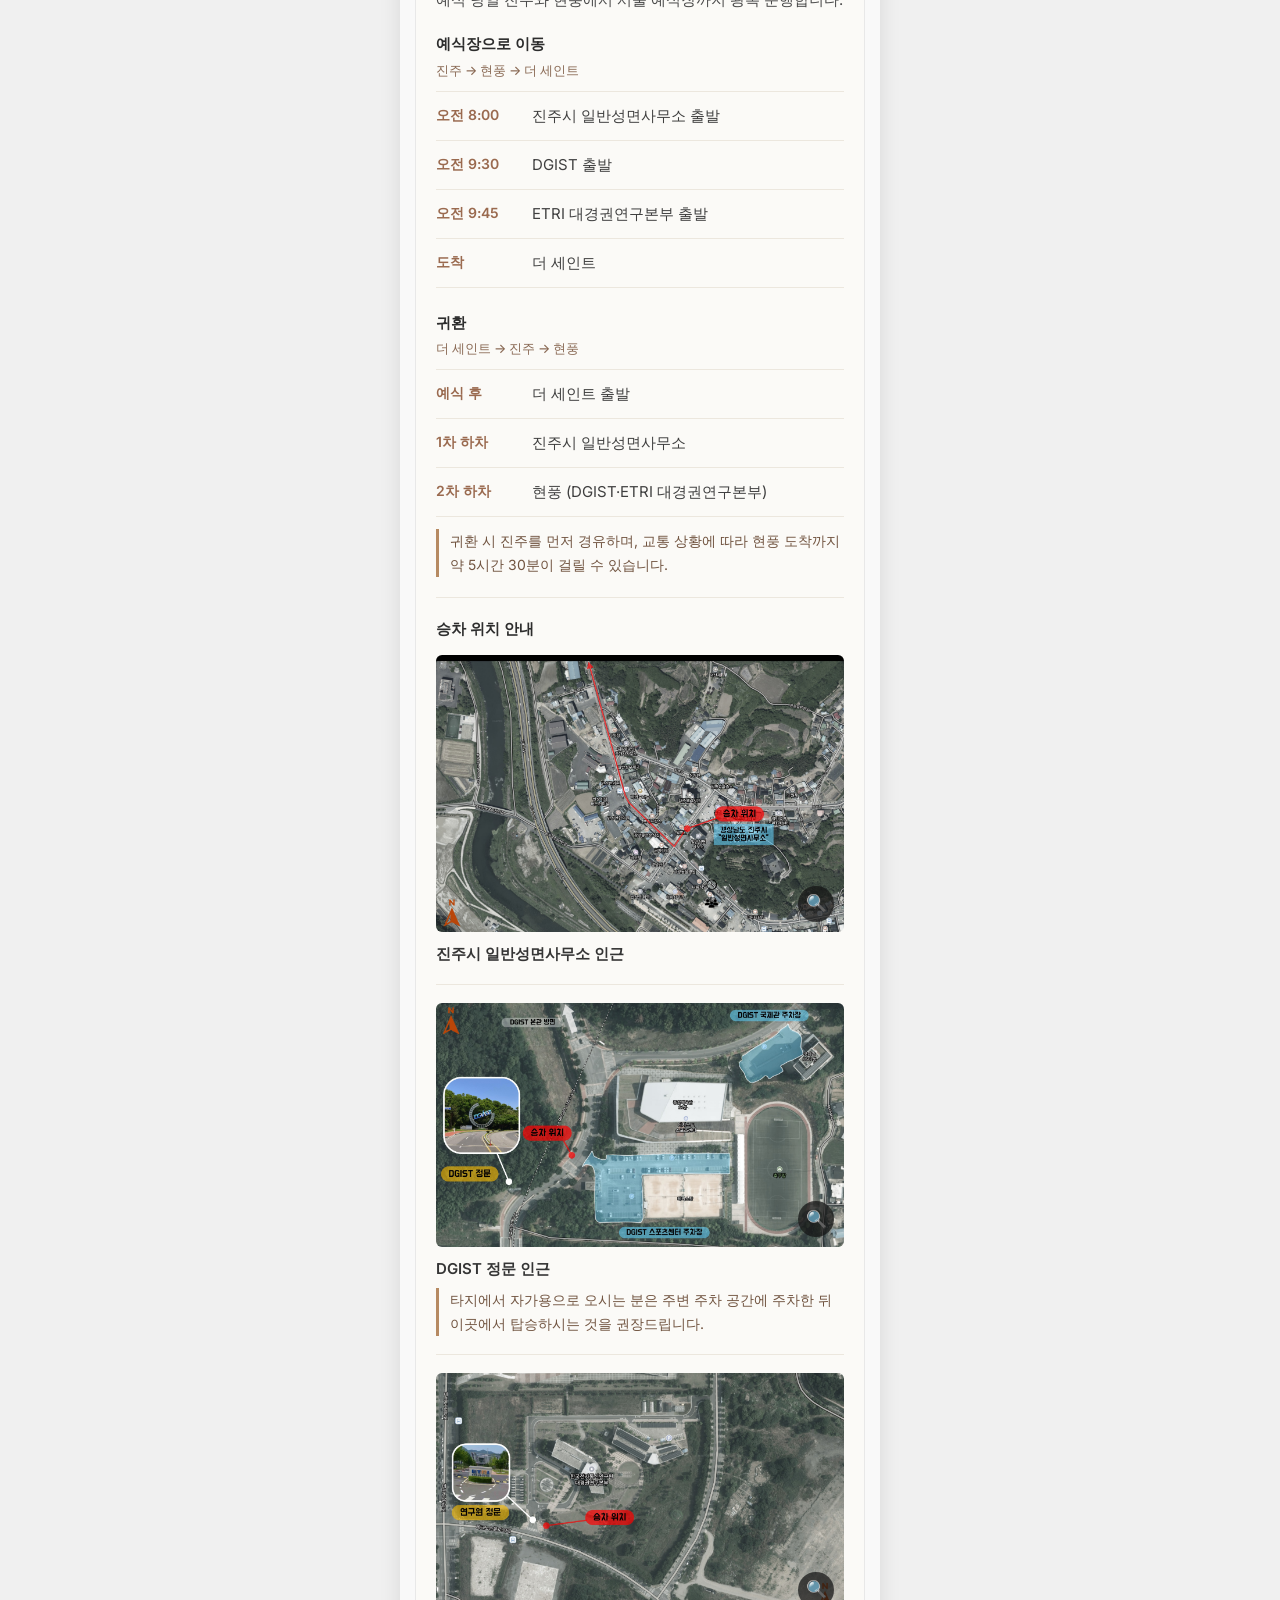
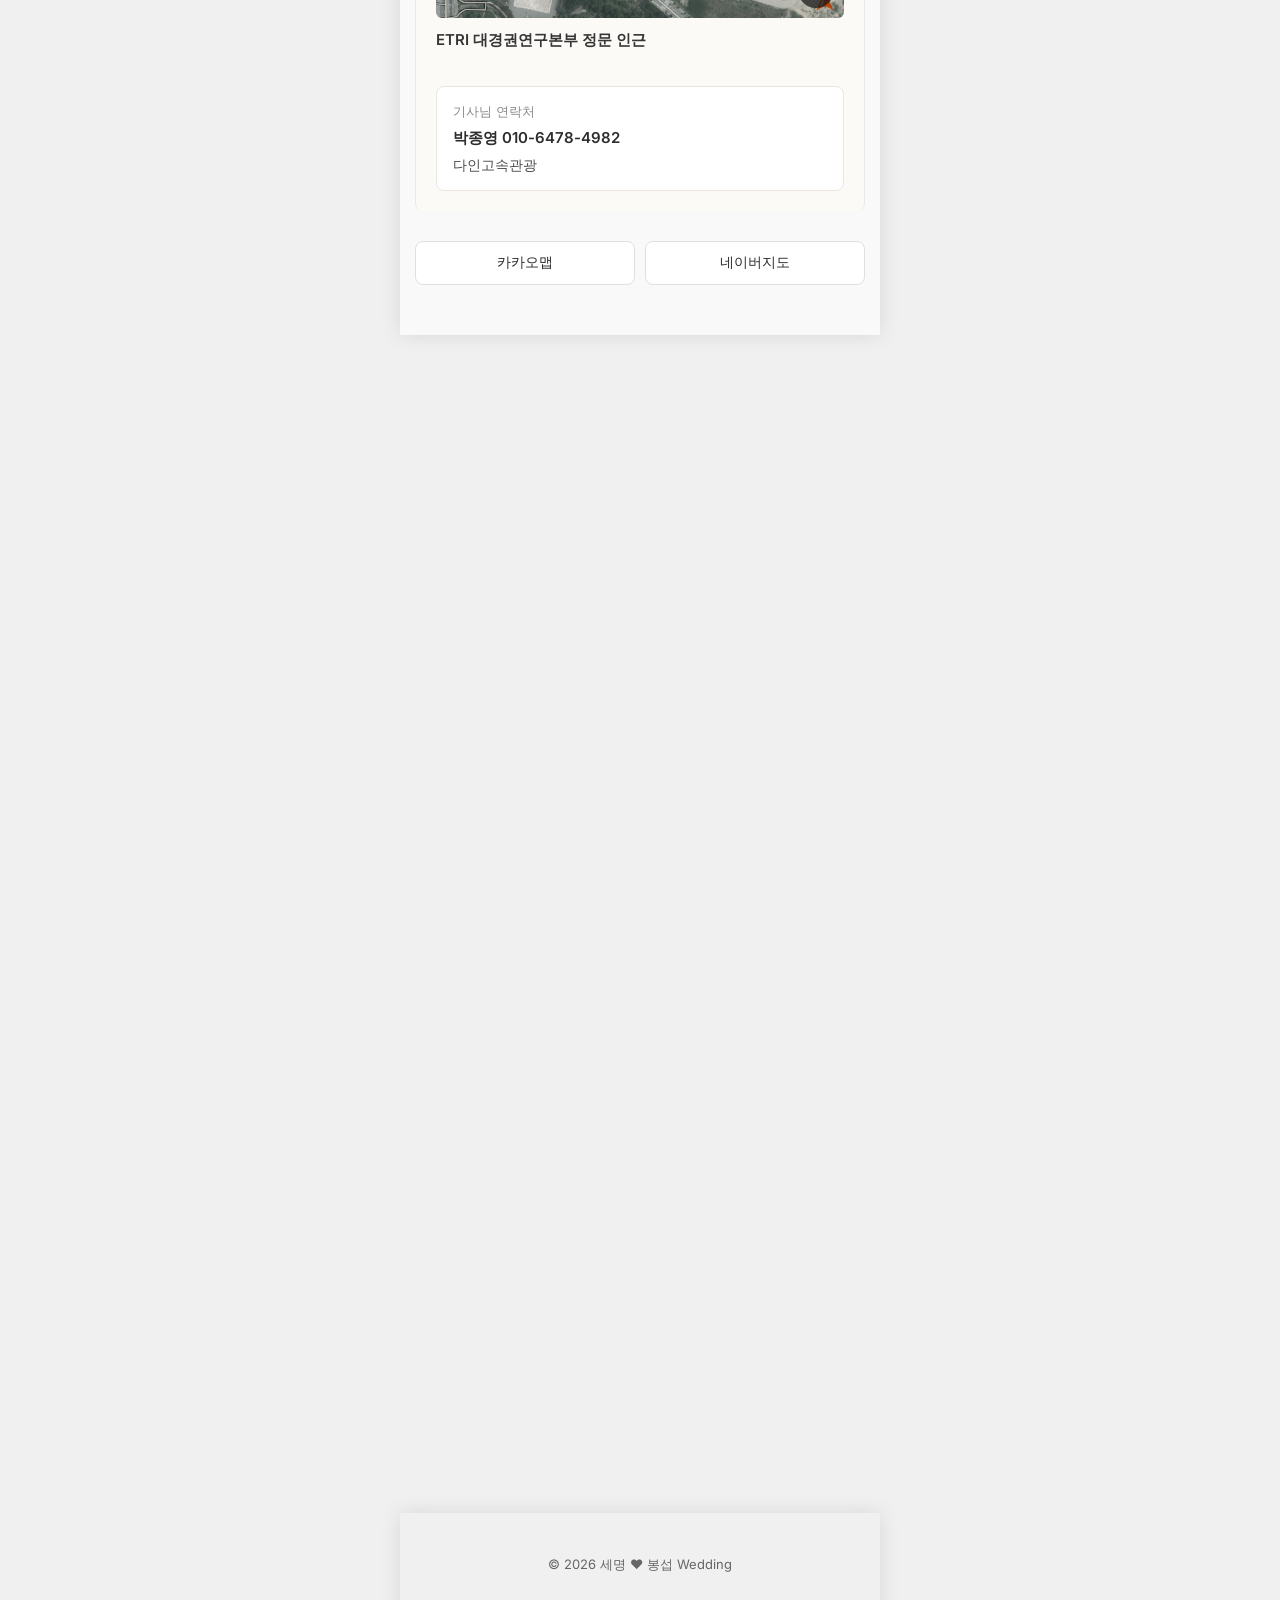
==== commit e12a8b43: "20260804 버스 대절 시간 수정" ====
--- a/bride/index.html
+++ b/bride/index.html
@@ -9,7 +9,7 @@
     <meta property="og:description" content="Sunday, September 13, 2026">
     <meta property="og:url" content="https://sb-wedding.github.io/bride/">
     <meta property="og:image" content="https://sb-wedding.github.io/images/thumbnail_renewal.jpg">
-    <link rel="stylesheet" href="styles.css?v=20260720-bus-stop">
+    <link rel="stylesheet" href="styles.css?v=20260804-bus-route">
     <link rel="preconnect" href="https://fonts.googleapis.com">
     <link rel="preconnect" href="https://fonts.gstatic.com" crossorigin>
     <link href="https://fonts.googleapis.com/css2?family=Noto+Serif+KR:wght@300;400;500;700&family=Nanum+Myeongjo:wght@400;700&family=Inter:wght@200;300;400;500;600;700&display=swap" rel="stylesheet">
@@ -217,23 +217,63 @@
             </div>
             <div class="transport-item bus-charter">
                 <h4>🚌 대절 버스</h4>
-                <p class="bus-summary">예식 당일 대구에서 식장까지 왕복 운행합니다.</p>
-                <ol class="bus-route" aria-label="대절 버스 운행 순서">
-                    <li>
-                        <span class="bus-time">오전 9:30</span>
-                        <span class="bus-place">DGIST 출발</span>
-                    </li>
-                    <li>
-                        <span class="bus-time">오전 9:45</span>
-                        <span class="bus-place">ETRI 대경권연구본부 경유</span>
-                    </li>
-                    <li>
-                        <span class="bus-time">예식 후</span>
-                        <span class="bus-place">식장에서 출발지 방향으로 복귀</span>
-                    </li>
-                </ol>
+                <p class="bus-summary">예식 당일 진주와 현풍에서 서울 예식장까지 왕복 운행합니다.</p>
+                <div class="bus-direction">
+                    <h5 class="bus-direction-title">
+                        <span>예식장으로 이동</span>
+                        <small>진주 → 현풍 → 더 세인트</small>
+                    </h5>
+                    <ol class="bus-route" aria-label="서울 예식장으로 이동하는 대절 버스 운행 순서">
+                        <li>
+                            <span class="bus-time">오전 8:00</span>
+                            <span class="bus-place">진주시 일반성면사무소 출발</span>
+                        </li>
+                        <li>
+                            <span class="bus-time">오전 9:30</span>
+                            <span class="bus-place">DGIST 출발</span>
+                        </li>
+                        <li>
+                            <span class="bus-time">오전 9:45</span>
+                            <span class="bus-place">ETRI 대경권연구본부 출발</span>
+                        </li>
+                        <li>
+                            <span class="bus-time">도착</span>
+                            <span class="bus-place">더 세인트</span>
+                        </li>
+                    </ol>
+                </div>
+                <div class="bus-direction">
+                    <h5 class="bus-direction-title">
+                        <span>귀환</span>
+                        <small>더 세인트 → 진주 → 현풍</small>
+                    </h5>
+                    <ol class="bus-route" aria-label="예식 후 귀환하는 대절 버스 운행 순서">
+                        <li>
+                            <span class="bus-time">예식 후</span>
+                            <span class="bus-place">더 세인트 출발</span>
+                        </li>
+                        <li>
+                            <span class="bus-time">1차 하차</span>
+                            <span class="bus-place">진주시 일반성면사무소</span>
+                        </li>
+                        <li>
+                            <span class="bus-time">2차 하차</span>
+                            <span class="bus-place">현풍 (DGIST·ETRI 대경권연구본부)</span>
+                        </li>
+                    </ol>
+                    <p class="bus-return-note">귀환 시 진주를 먼저 경유하며, 교통 상황에 따라 현풍 도착까지 약 5시간 30분이 걸릴 수 있습니다.</p>
+                </div>
                 <div class="bus-stop-guide">
                     <h5>승차 위치 안내</h5>
+                    <figure class="bus-stop-item">
+                        <button type="button" class="bus-stop-image-button bus-stop-image-button--stop0" onclick="openBusStopModal('images/bus/stop0.jpg', '진주시 일반성면사무소 인근 대절버스 승차 위치 안내')" aria-label="진주시 일반성면사무소 승차 위치 안내 사진 크게 보기">
+                            <img src="images/bus/stop0.jpg" alt="진주시 일반성면사무소 인근 대절버스 승차 위치 안내" loading="lazy">
+                            <span class="bus-stop-zoom" aria-hidden="true">🔍</span>
+                        </button>
+                        <figcaption>
+                            <strong>진주시 일반성면사무소 인근</strong>
+                        </figcaption>
+                    </figure>
                     <figure class="bus-stop-item">
                         <button type="button" class="bus-stop-image-button" onclick="openBusStopModal('images/bus/stop1.jpg', 'DGIST 정문 인근 대절버스 승차 위치 안내')" aria-label="DGIST 승차 위치 안내 사진 크게 보기">
                             <img src="images/bus/stop1.jpg" alt="DGIST 정문 인근 대절버스 승차 위치 안내" loading="lazy">
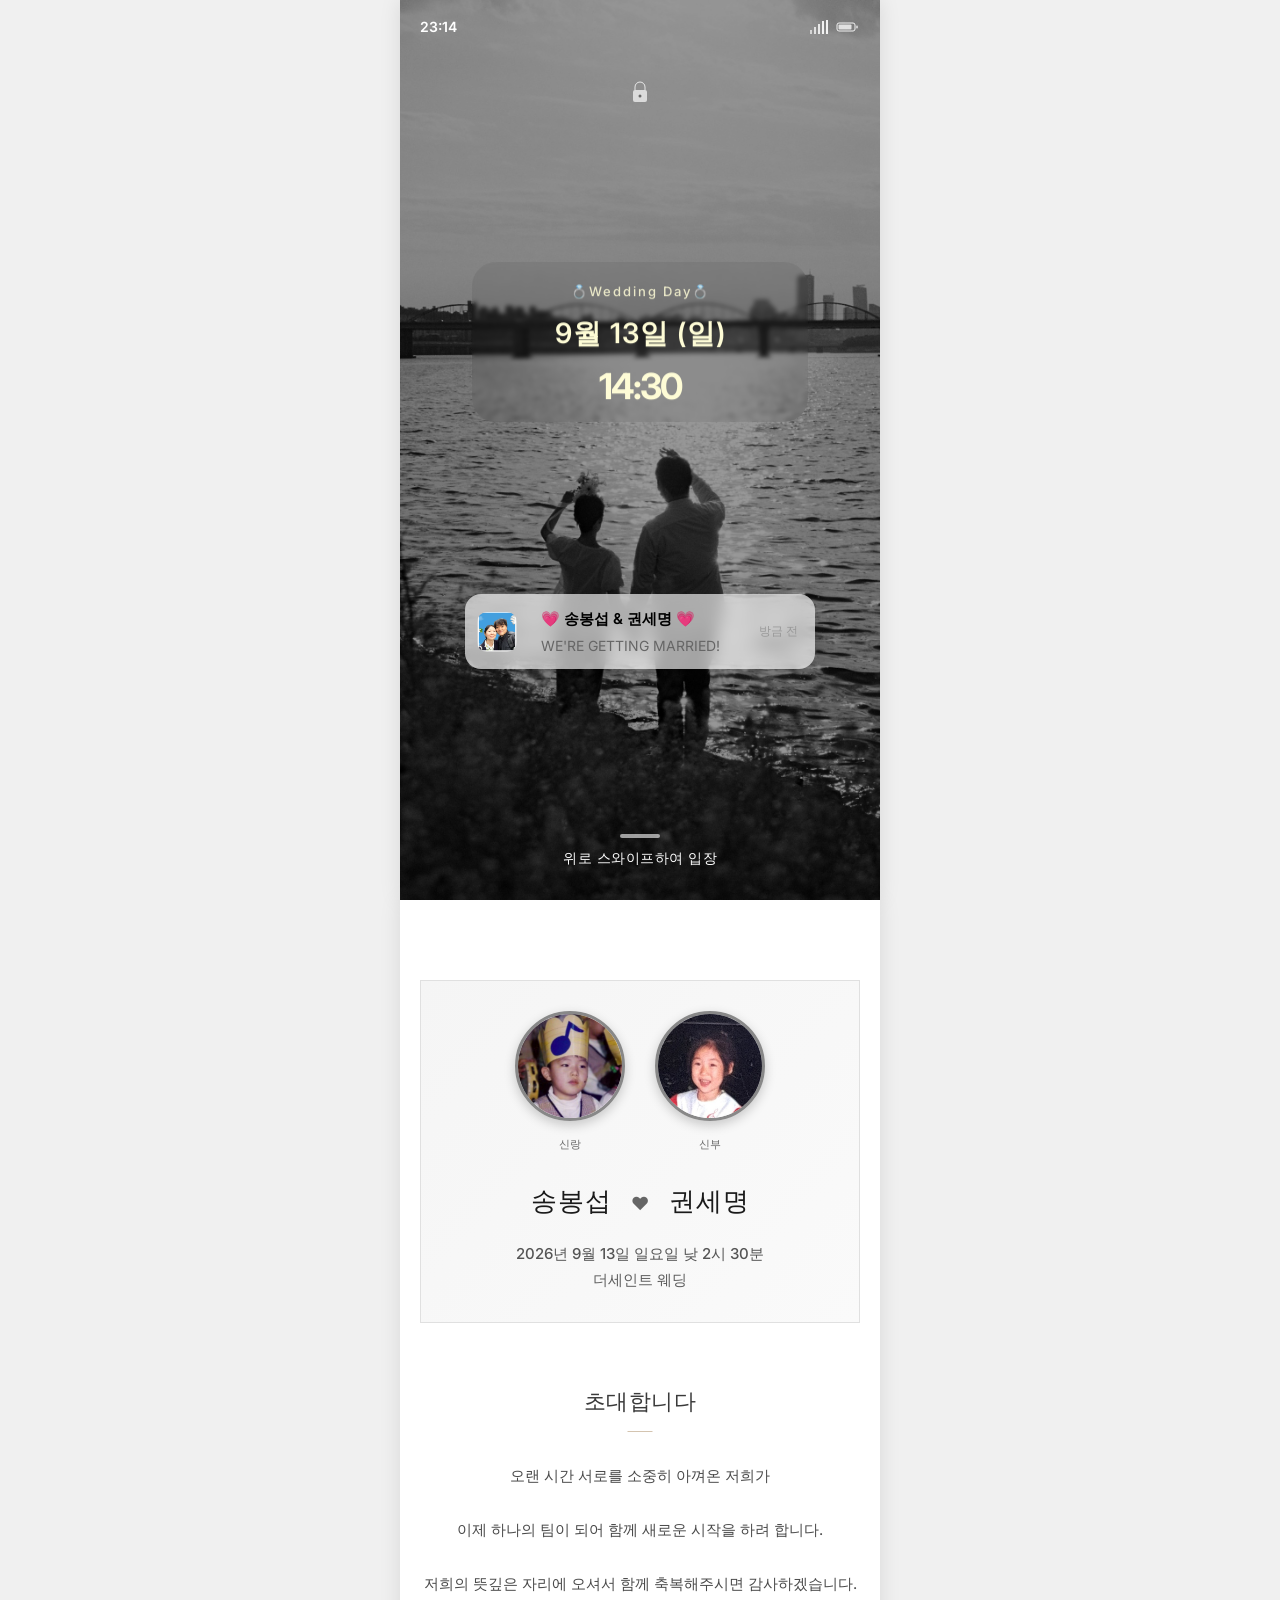
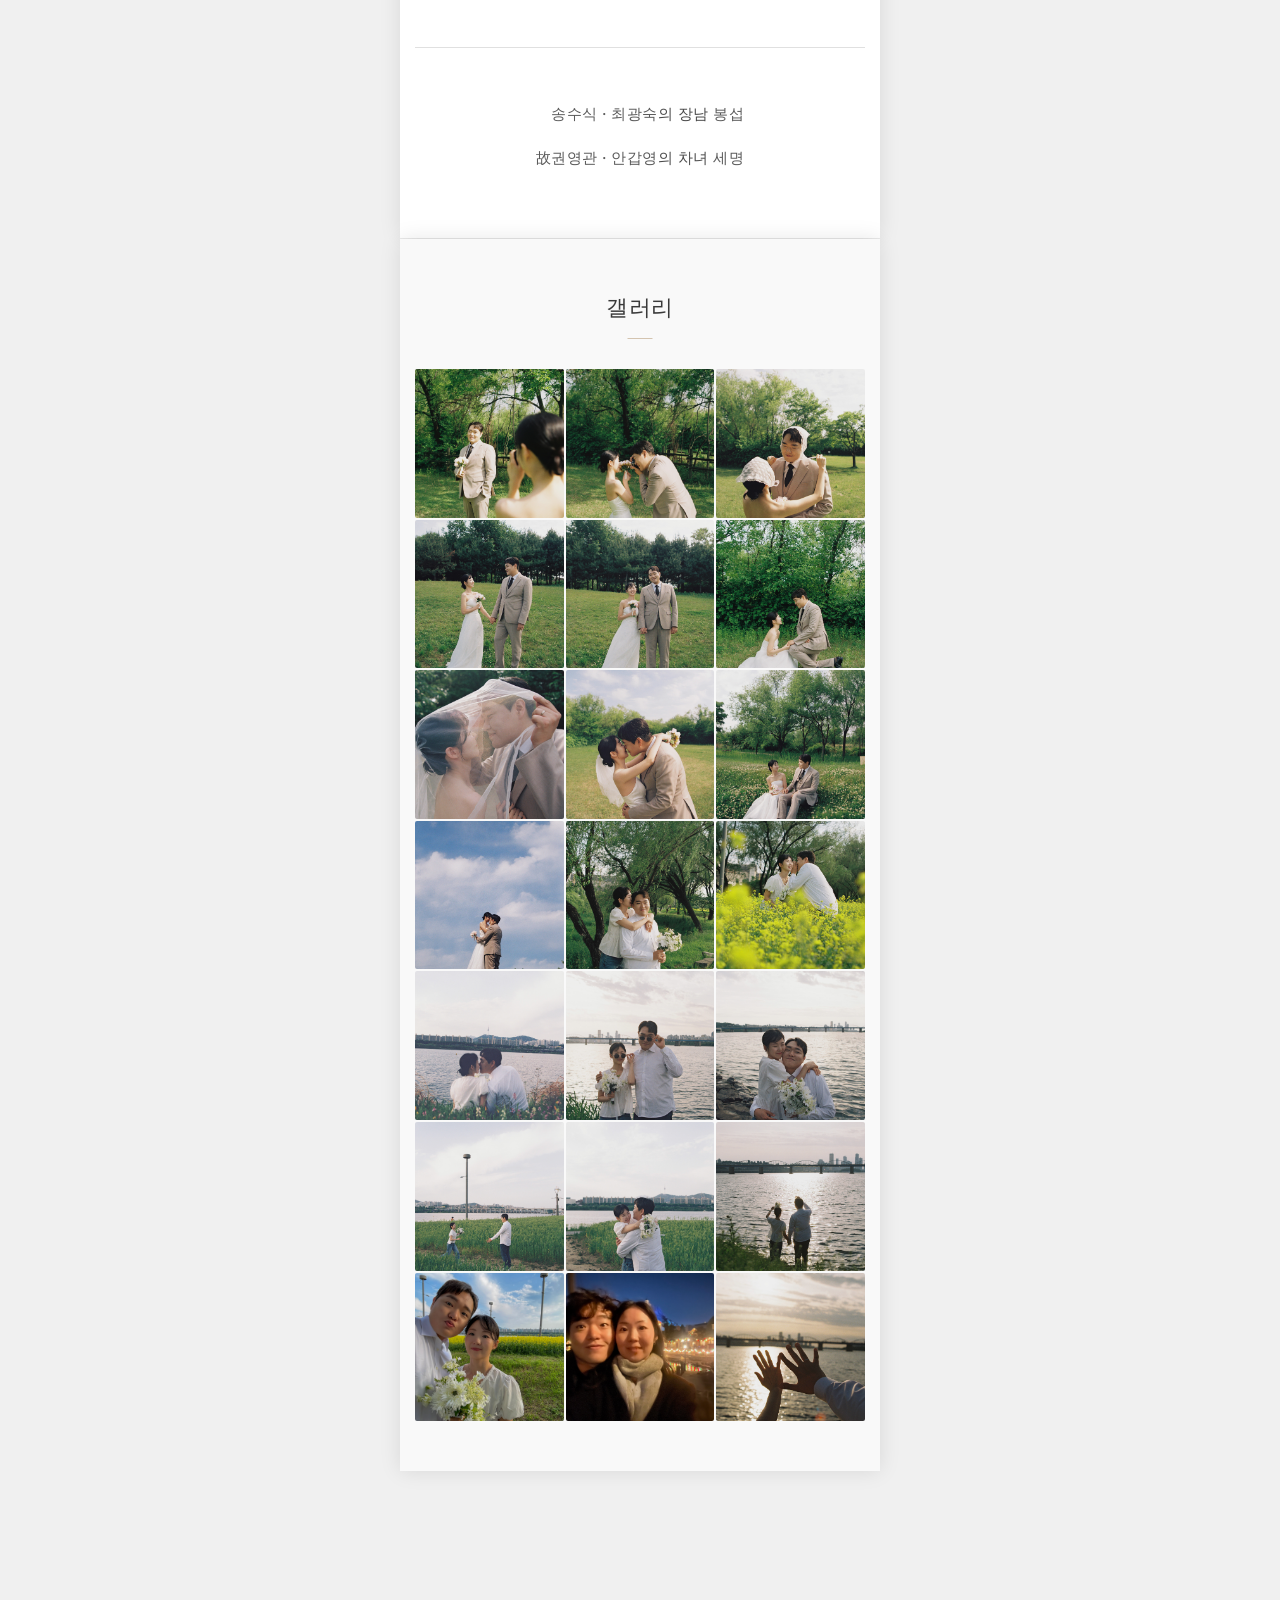
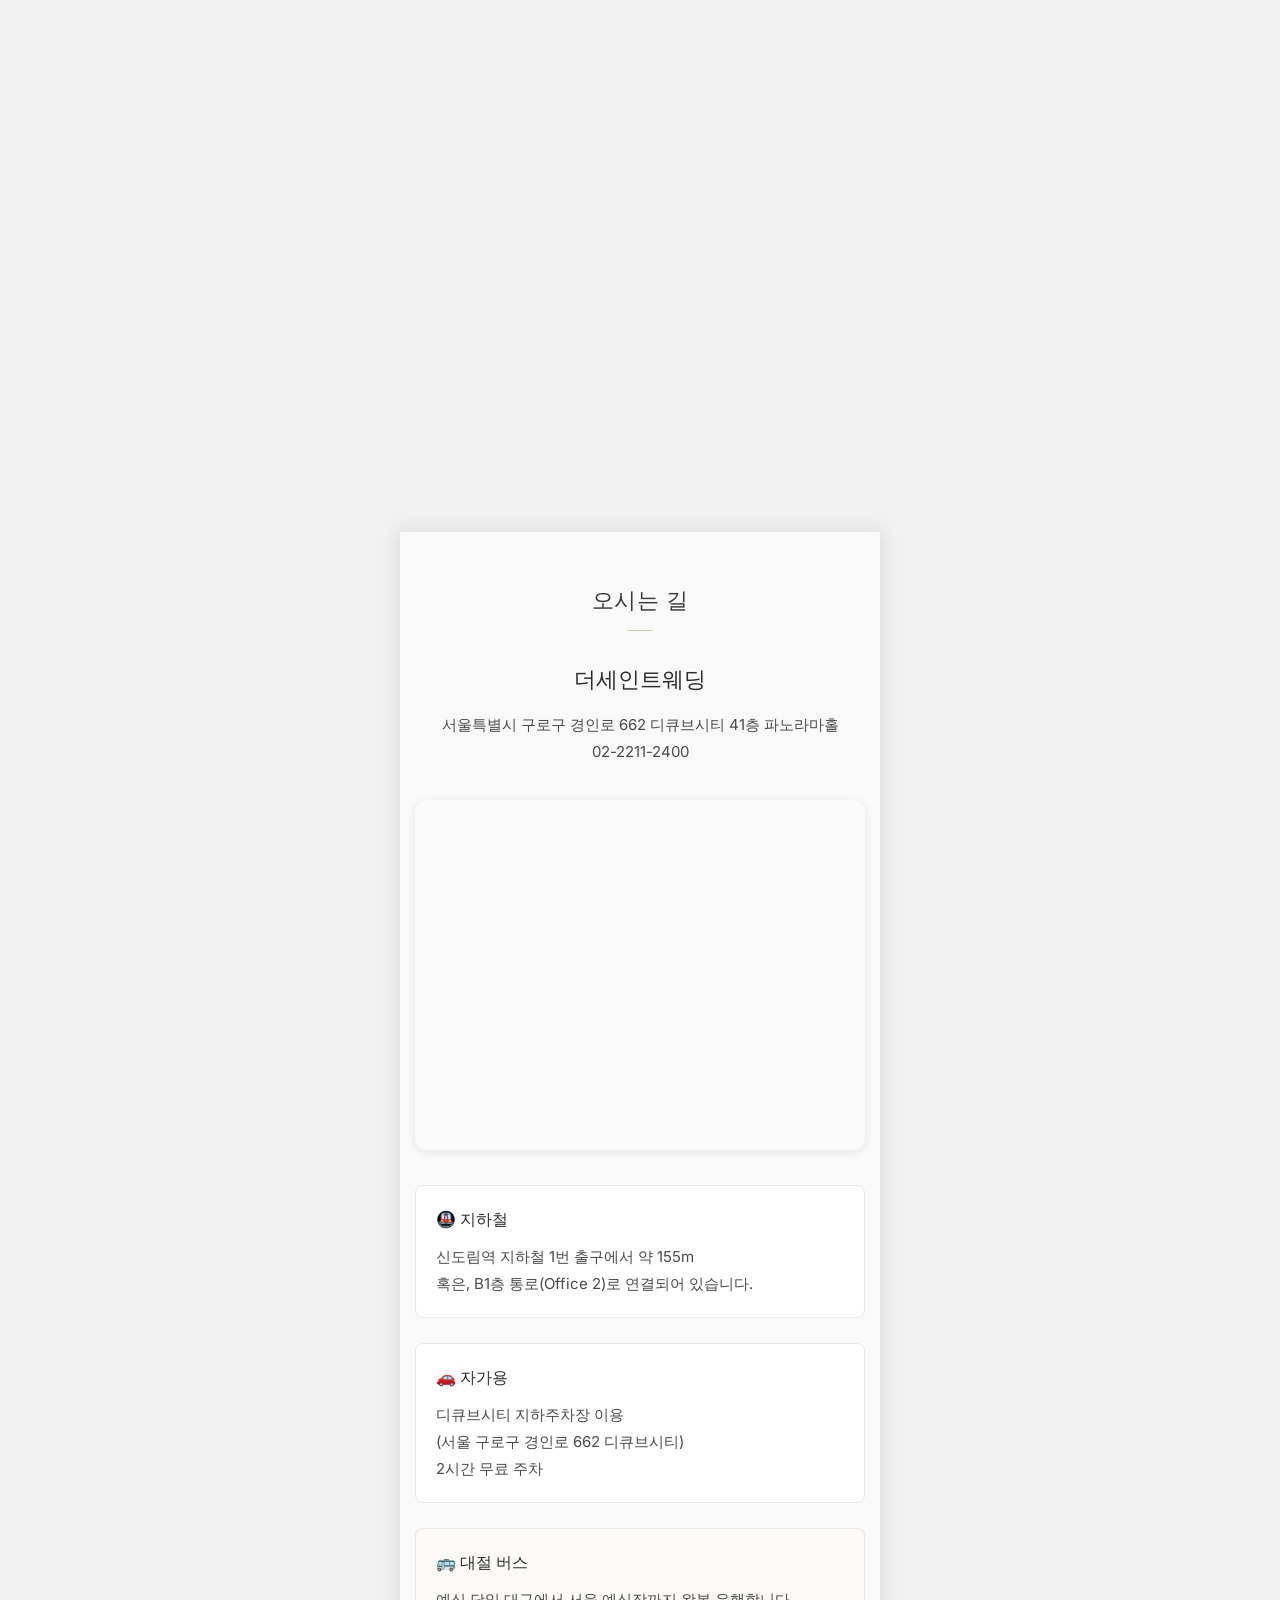
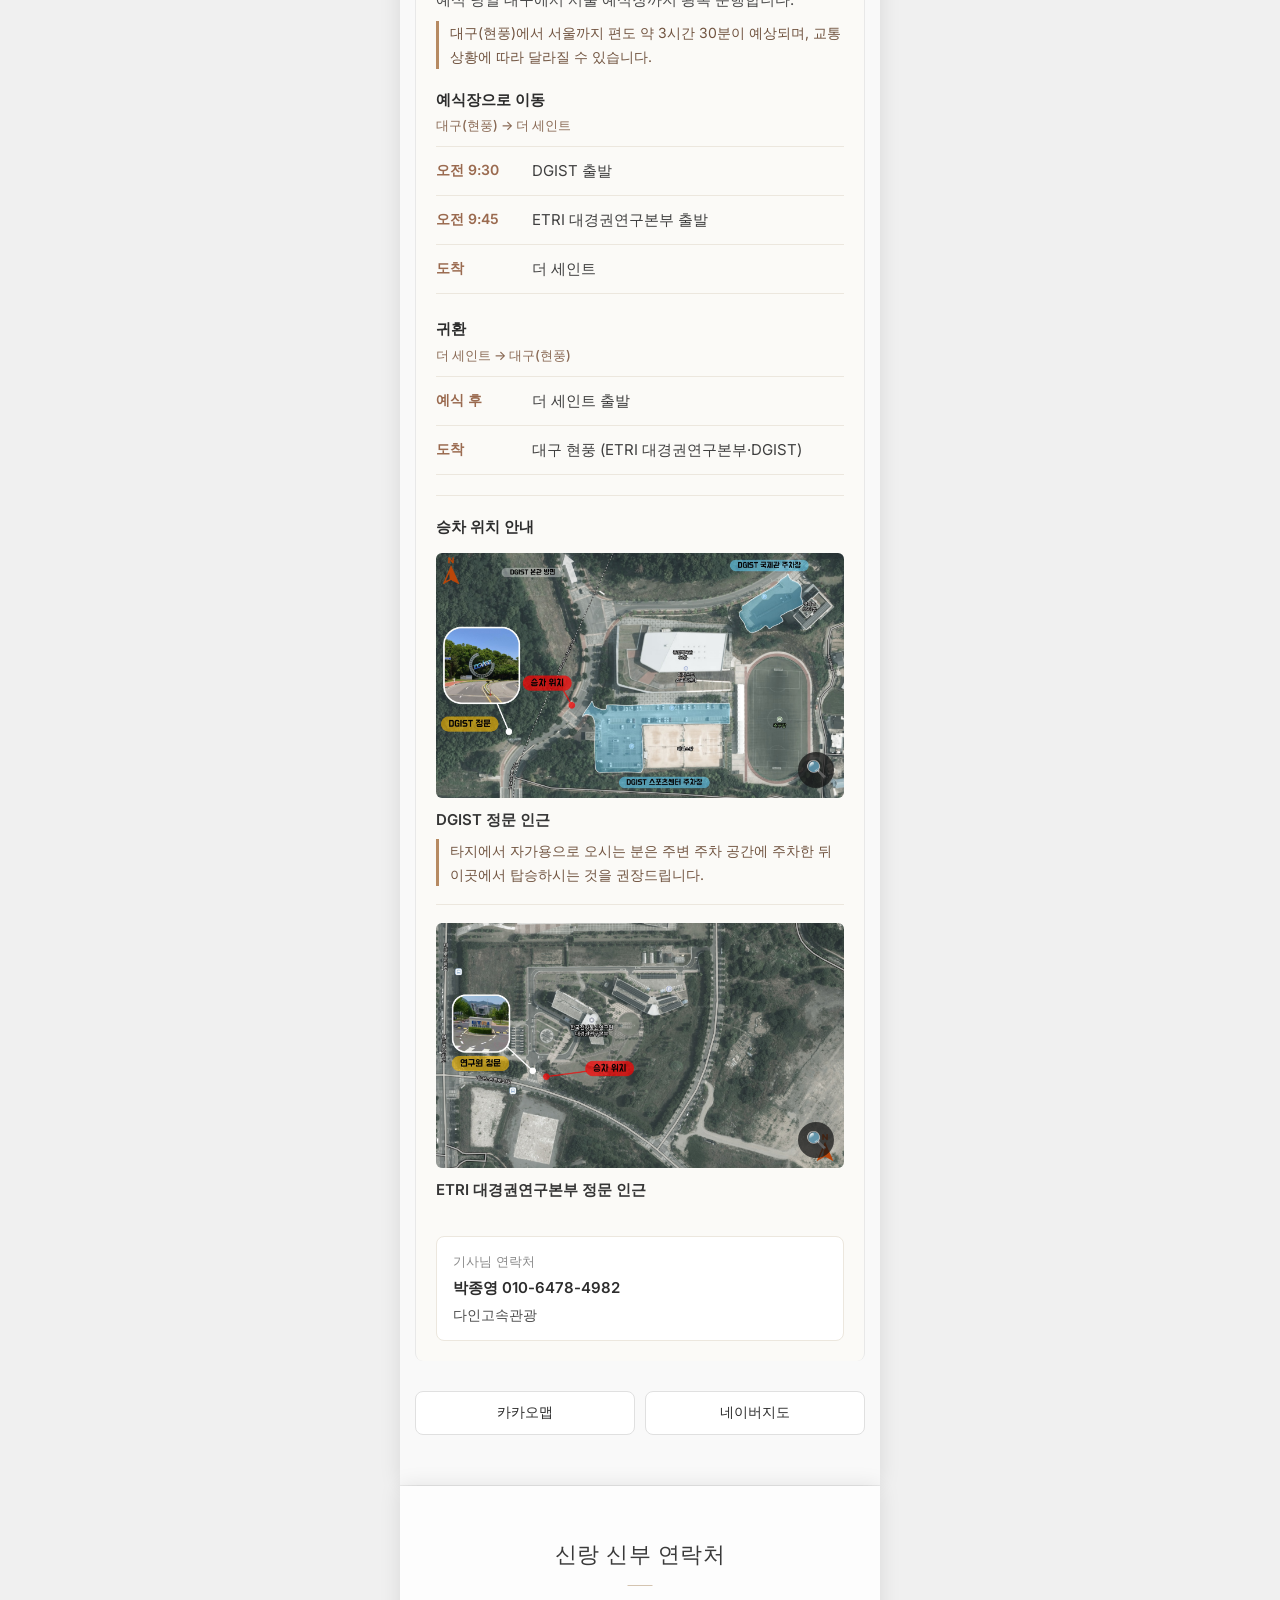
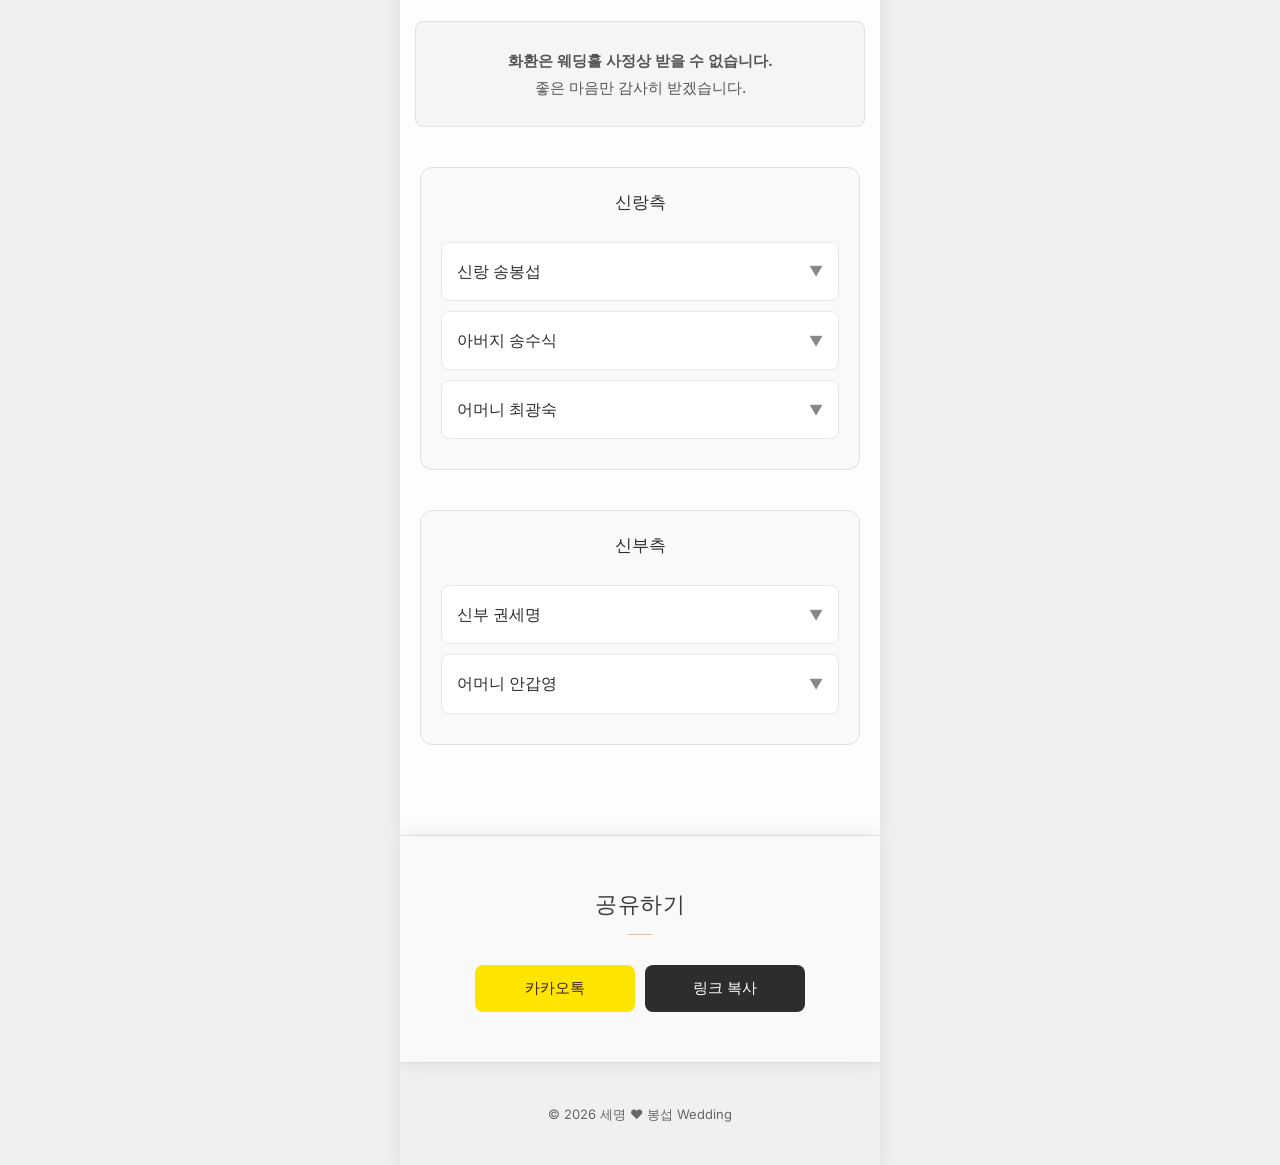
==== commit f14358d8: "대절 버스 노선을 대구 왕복으로 변경" ====
--- a/bride/index.html
+++ b/bride/index.html
@@ -9,7 +9,7 @@
     <meta property="og:description" content="Sunday, September 13, 2026">
     <meta property="og:url" content="https://sb-wedding.github.io/bride/">
     <meta property="og:image" content="https://sb-wedding.github.io/images/thumbnail_renewal.jpg">
-    <link rel="stylesheet" href="styles.css?v=20260804-bus-route">
+    <link rel="stylesheet" href="styles.css?v=20260816-daegu-bus">
     <link rel="preconnect" href="https://fonts.googleapis.com">
     <link rel="preconnect" href="https://fonts.gstatic.com" crossorigin>
     <link href="https://fonts.googleapis.com/css2?family=Noto+Serif+KR:wght@300;400;500;700&family=Nanum+Myeongjo:wght@400;700&family=Inter:wght@200;300;400;500;600;700&display=swap" rel="stylesheet">
@@ -217,17 +217,14 @@
             </div>
             <div class="transport-item bus-charter">
                 <h4>🚌 대절 버스</h4>
-                <p class="bus-summary">예식 당일 진주와 현풍에서 서울 예식장까지 왕복 운행합니다.</p>
+                <p class="bus-summary">예식 당일 대구에서 서울 예식장까지 왕복 운행합니다.</p>
+                <p class="bus-travel-note">대구(현풍)에서 서울까지 편도 약 3시간 30분이 예상되며, 교통 상황에 따라 달라질 수 있습니다.</p>
                 <div class="bus-direction">
                     <h5 class="bus-direction-title">
                         <span>예식장으로 이동</span>
-                        <small>진주 → 현풍 → 더 세인트</small>
+                        <small>대구(현풍) → 더 세인트</small>
                     </h5>
                     <ol class="bus-route" aria-label="서울 예식장으로 이동하는 대절 버스 운행 순서">
-                        <li>
-                            <span class="bus-time">오전 8:00</span>
-                            <span class="bus-place">진주시 일반성면사무소 출발</span>
-                        </li>
                         <li>
                             <span class="bus-time">오전 9:30</span>
                             <span class="bus-place">DGIST 출발</span>
@@ -245,7 +242,7 @@
                 <div class="bus-direction">
                     <h5 class="bus-direction-title">
                         <span>귀환</span>
-                        <small>더 세인트 → 진주 → 현풍</small>
+                        <small>더 세인트 → 대구(현풍)</small>
                     </h5>
                     <ol class="bus-route" aria-label="예식 후 귀환하는 대절 버스 운행 순서">
                         <li>
@@ -253,27 +250,13 @@
                             <span class="bus-place">더 세인트 출발</span>
                         </li>
                         <li>
-                            <span class="bus-time">1차 하차</span>
-                            <span class="bus-place">진주시 일반성면사무소</span>
-                        </li>
-                        <li>
-                            <span class="bus-time">2차 하차</span>
-                            <span class="bus-place">현풍 (DGIST·ETRI 대경권연구본부)</span>
+                            <span class="bus-time">도착</span>
+                            <span class="bus-place">대구 현풍 (ETRI 대경권연구본부·DGIST)</span>
                         </li>
                     </ol>
-                    <p class="bus-return-note">귀환 시 진주를 먼저 경유하며, 교통 상황에 따라 현풍 도착까지 약 5시간 30분이 걸릴 수 있습니다.</p>
                 </div>
                 <div class="bus-stop-guide">
                     <h5>승차 위치 안내</h5>
-                    <figure class="bus-stop-item">
-                        <button type="button" class="bus-stop-image-button bus-stop-image-button--stop0" onclick="openBusStopModal('images/bus/stop0.jpg', '진주시 일반성면사무소 인근 대절버스 승차 위치 안내')" aria-label="진주시 일반성면사무소 승차 위치 안내 사진 크게 보기">
-                            <img src="images/bus/stop0.jpg" alt="진주시 일반성면사무소 인근 대절버스 승차 위치 안내" loading="lazy">
-                            <span class="bus-stop-zoom" aria-hidden="true">🔍</span>
-                        </button>
-                        <figcaption>
-                            <strong>진주시 일반성면사무소 인근</strong>
-                        </figcaption>
-                    </figure>
                     <figure class="bus-stop-item">
                         <button type="button" class="bus-stop-image-button" onclick="openBusStopModal('images/bus/stop1.jpg', 'DGIST 정문 인근 대절버스 승차 위치 안내')" aria-label="DGIST 승차 위치 안내 사진 크게 보기">
                             <img src="images/bus/stop1.jpg" alt="DGIST 정문 인근 대절버스 승차 위치 안내" loading="lazy">
